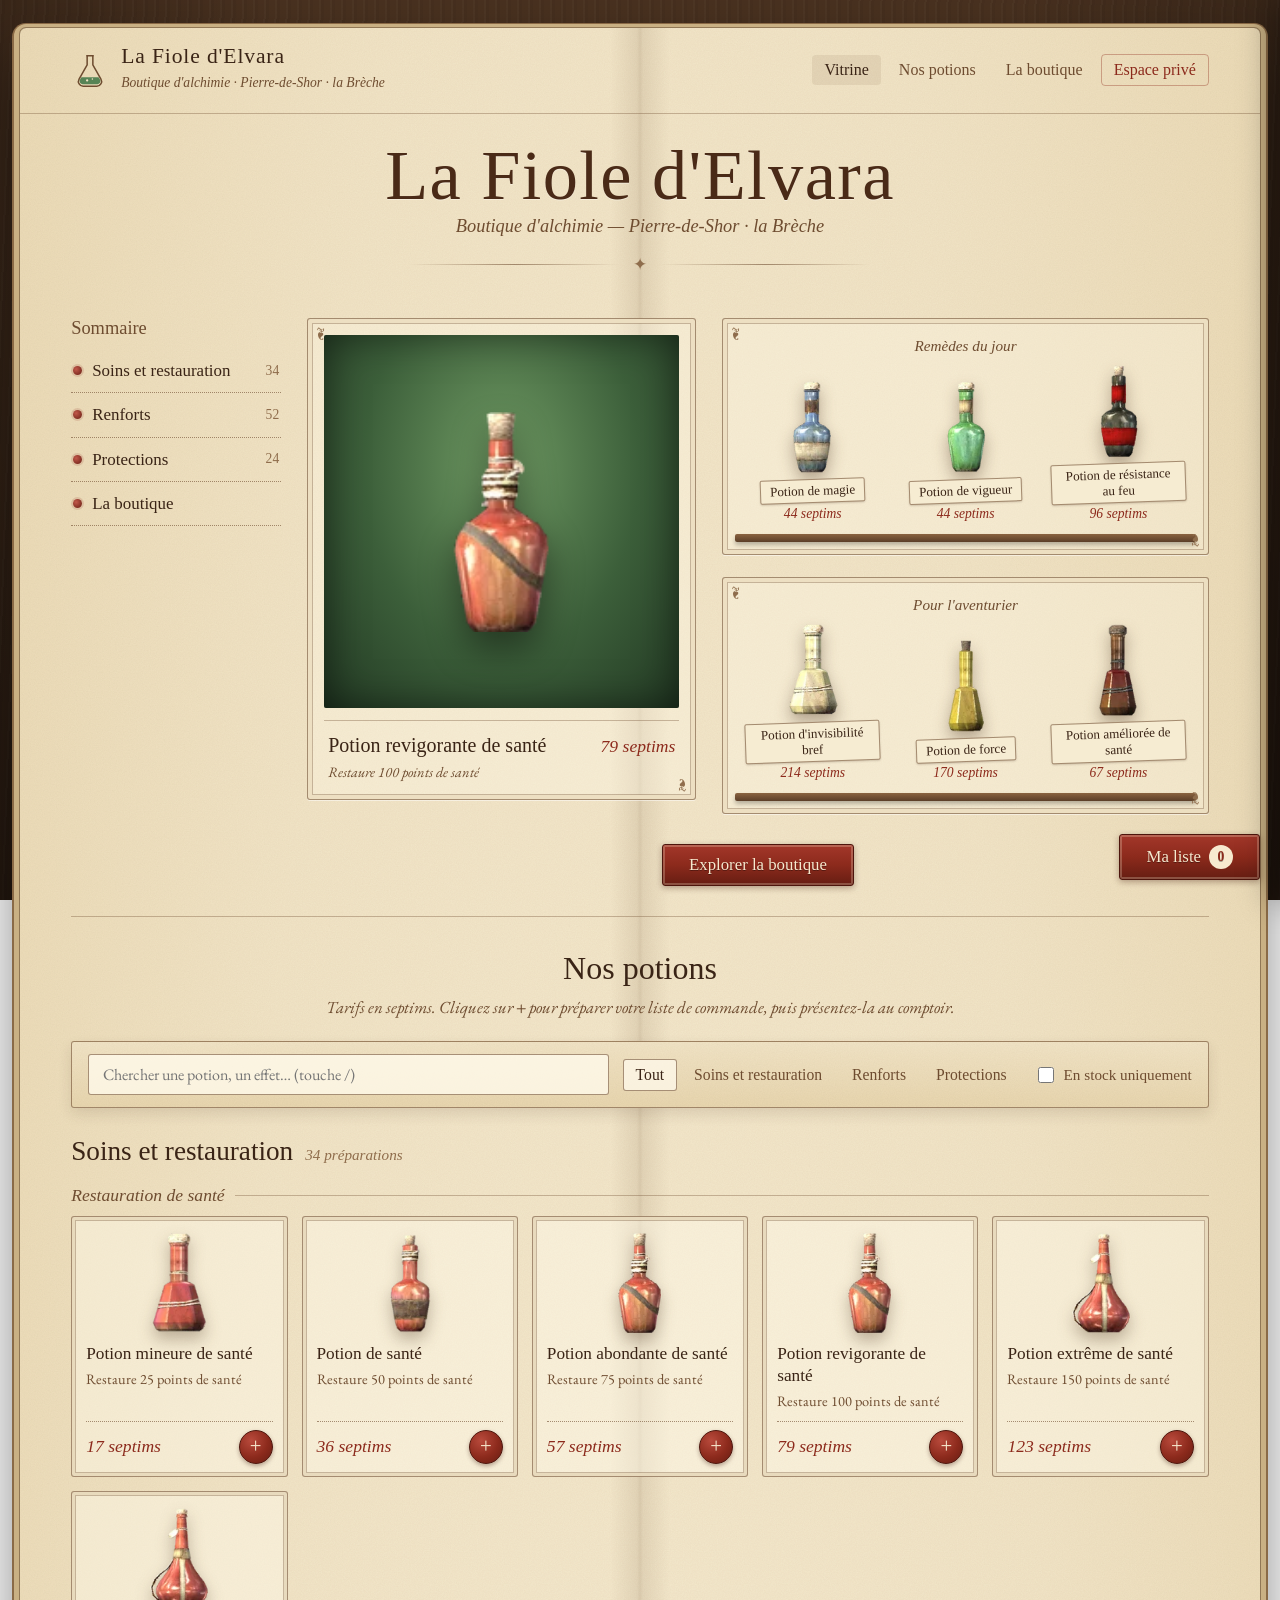
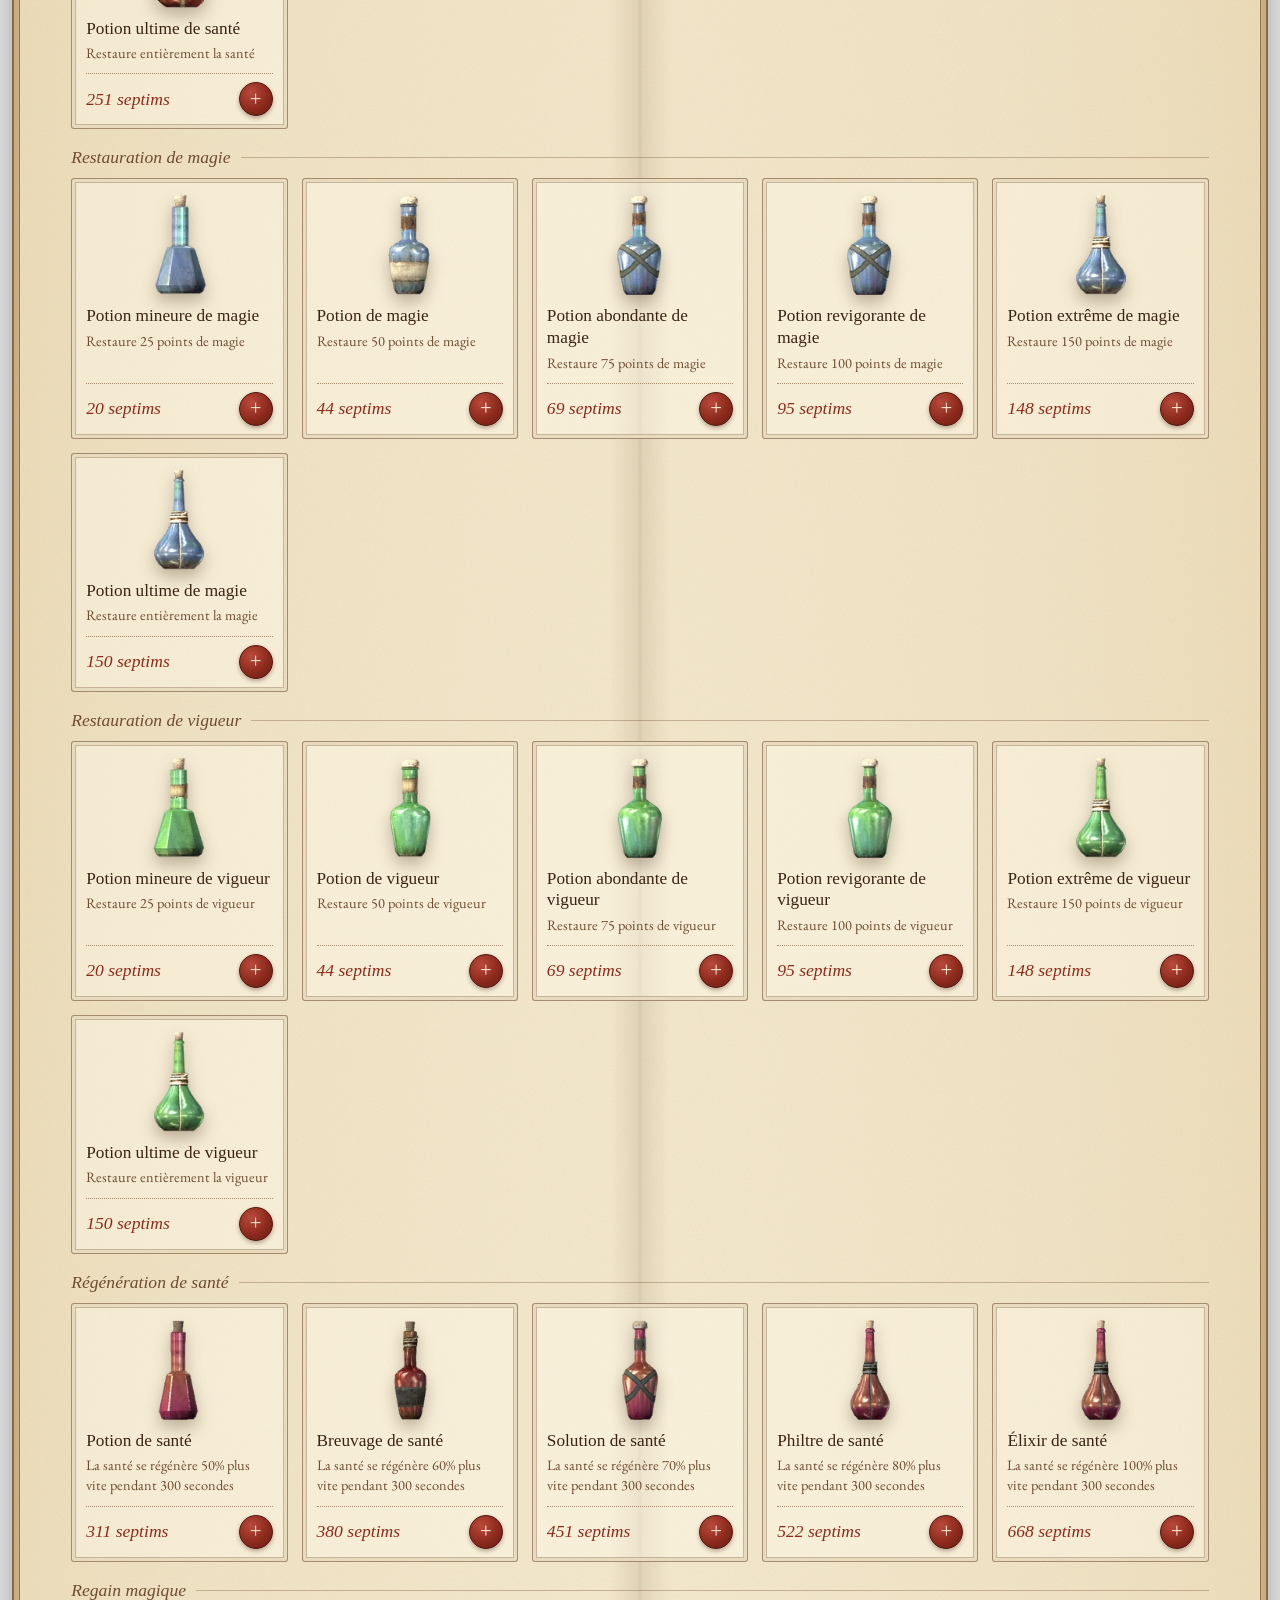
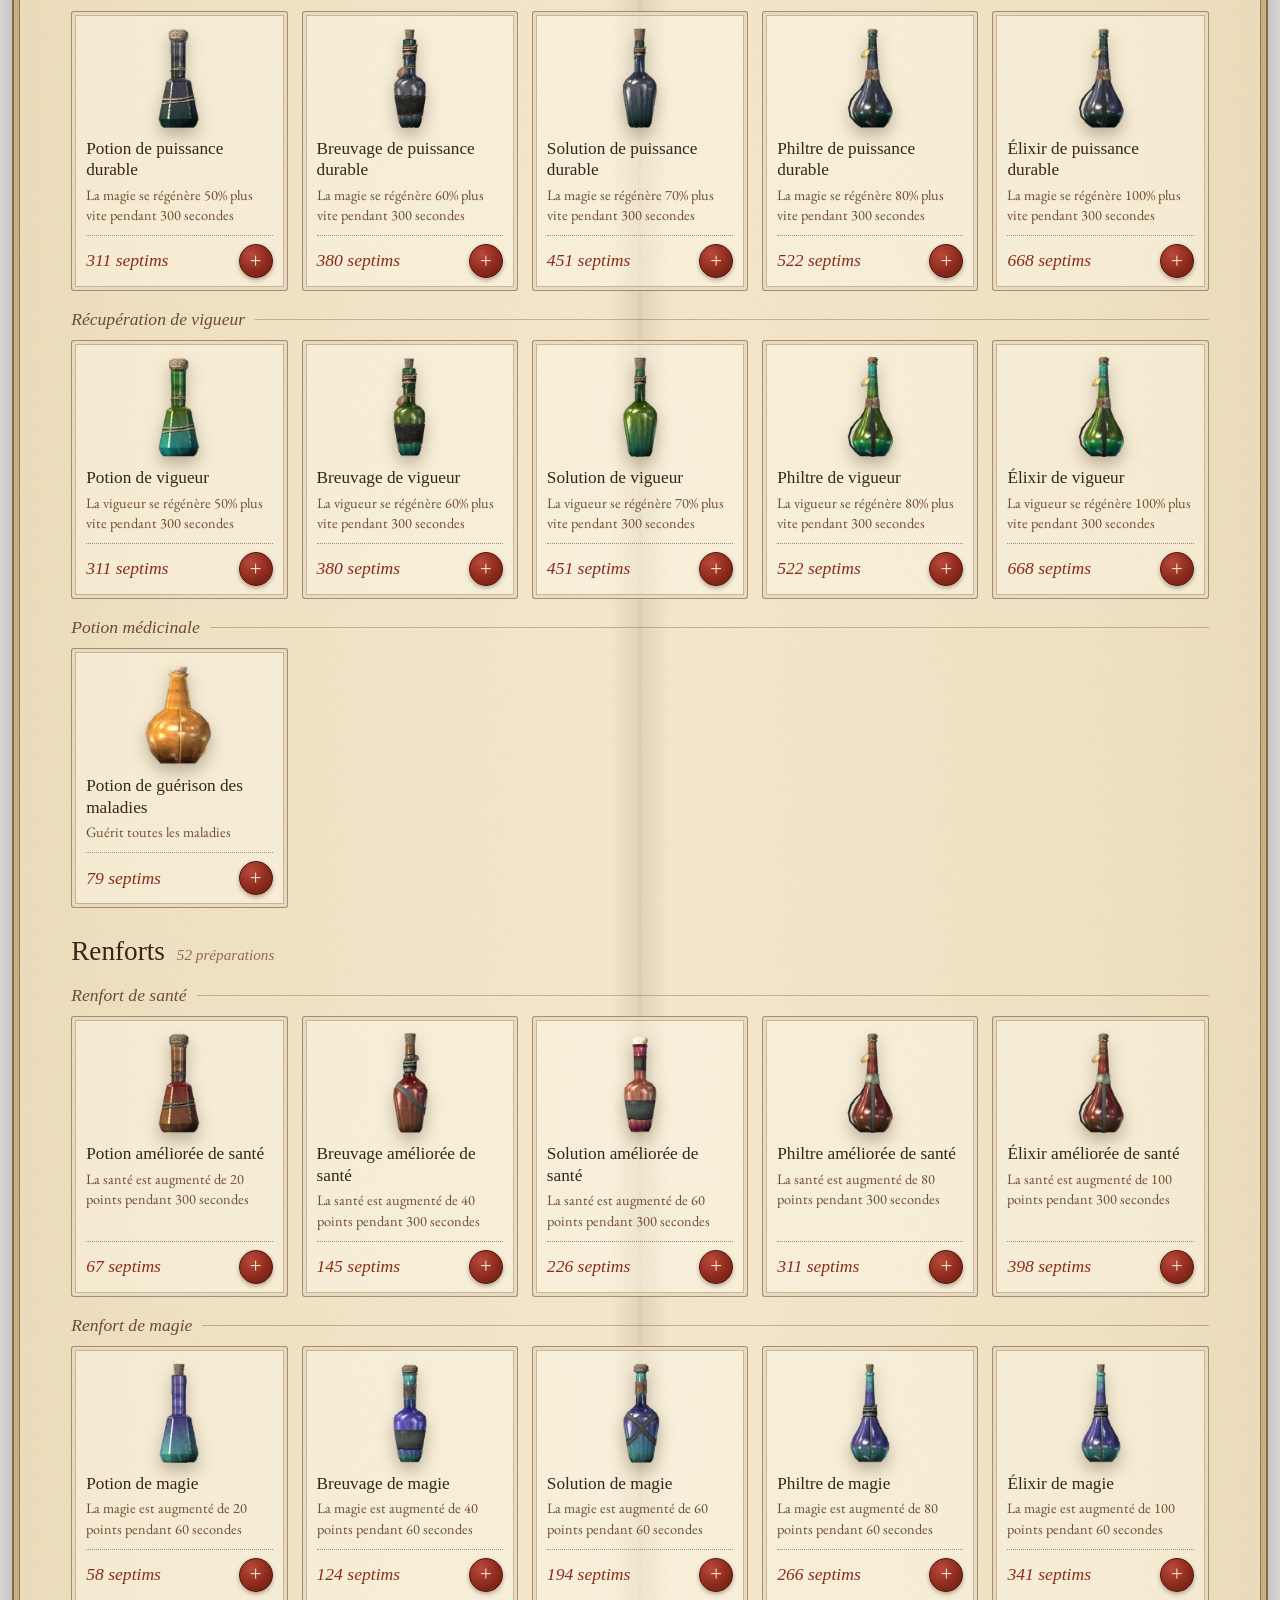
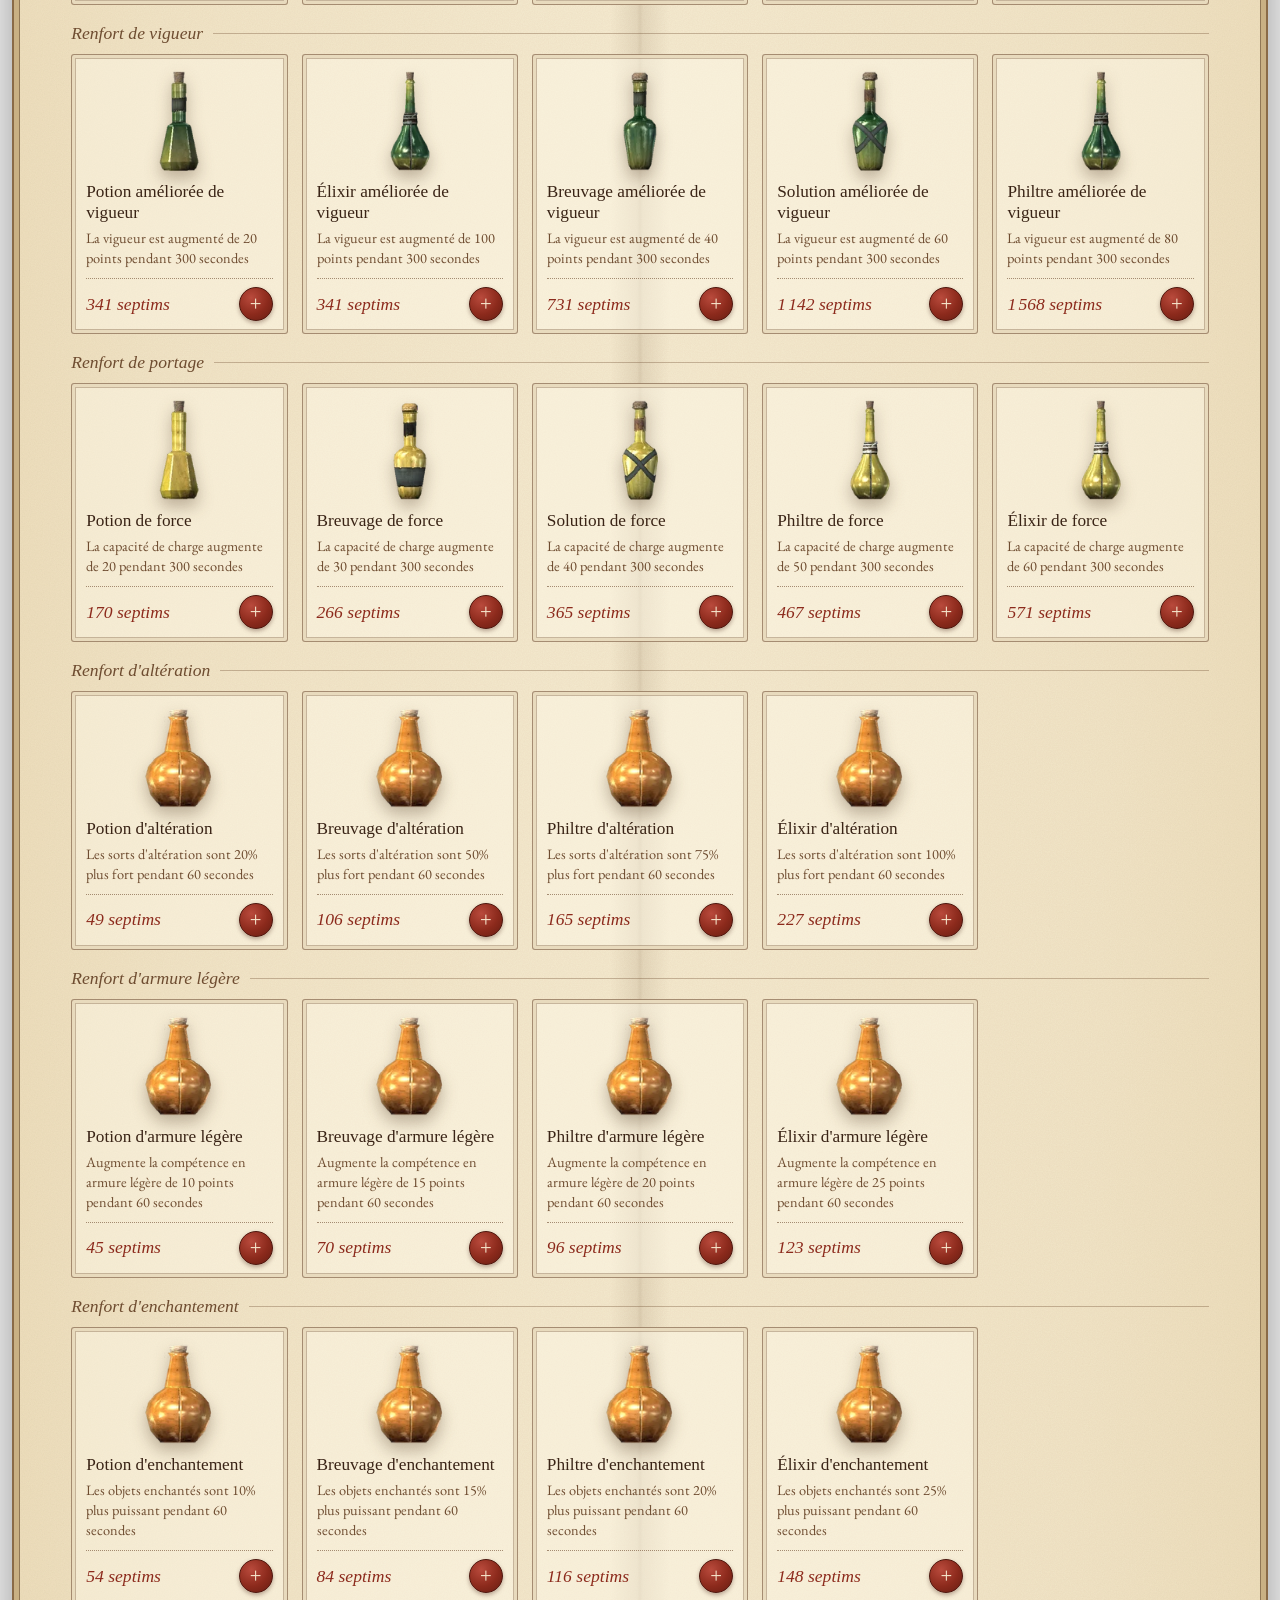
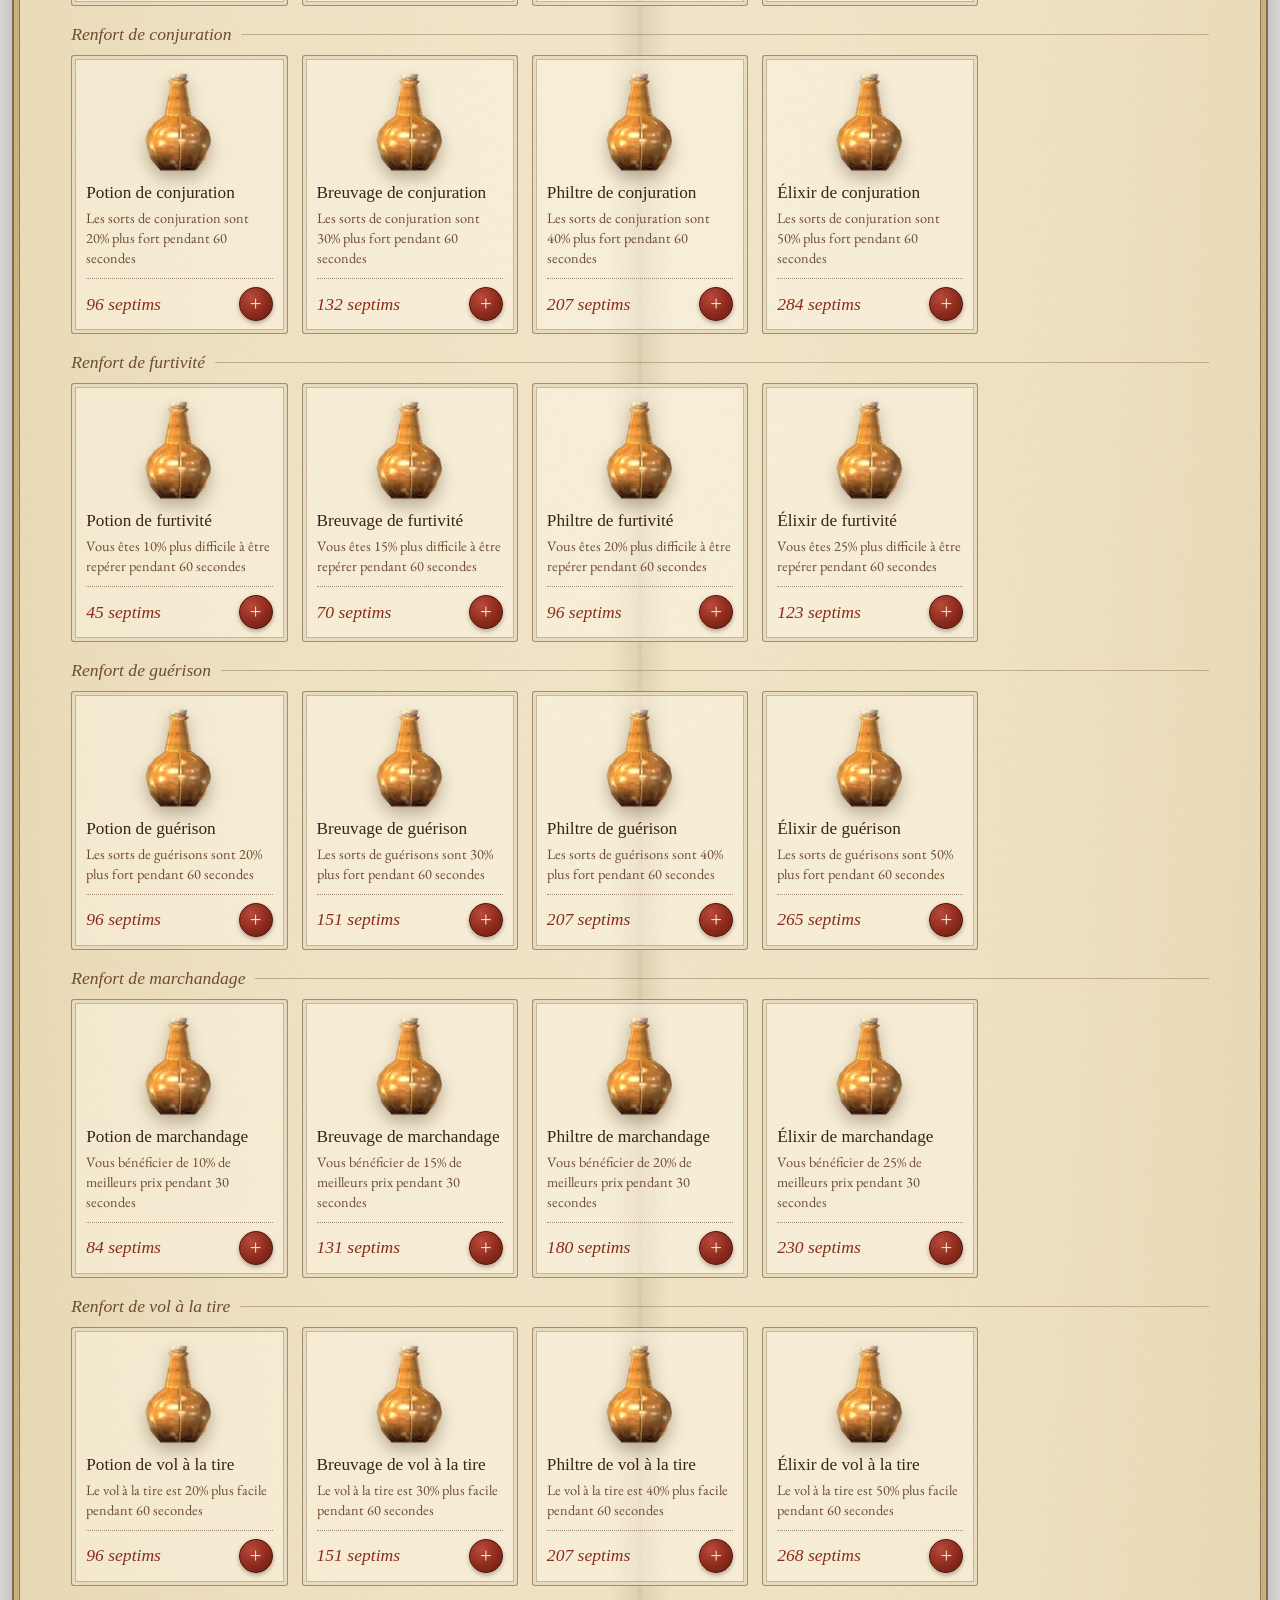
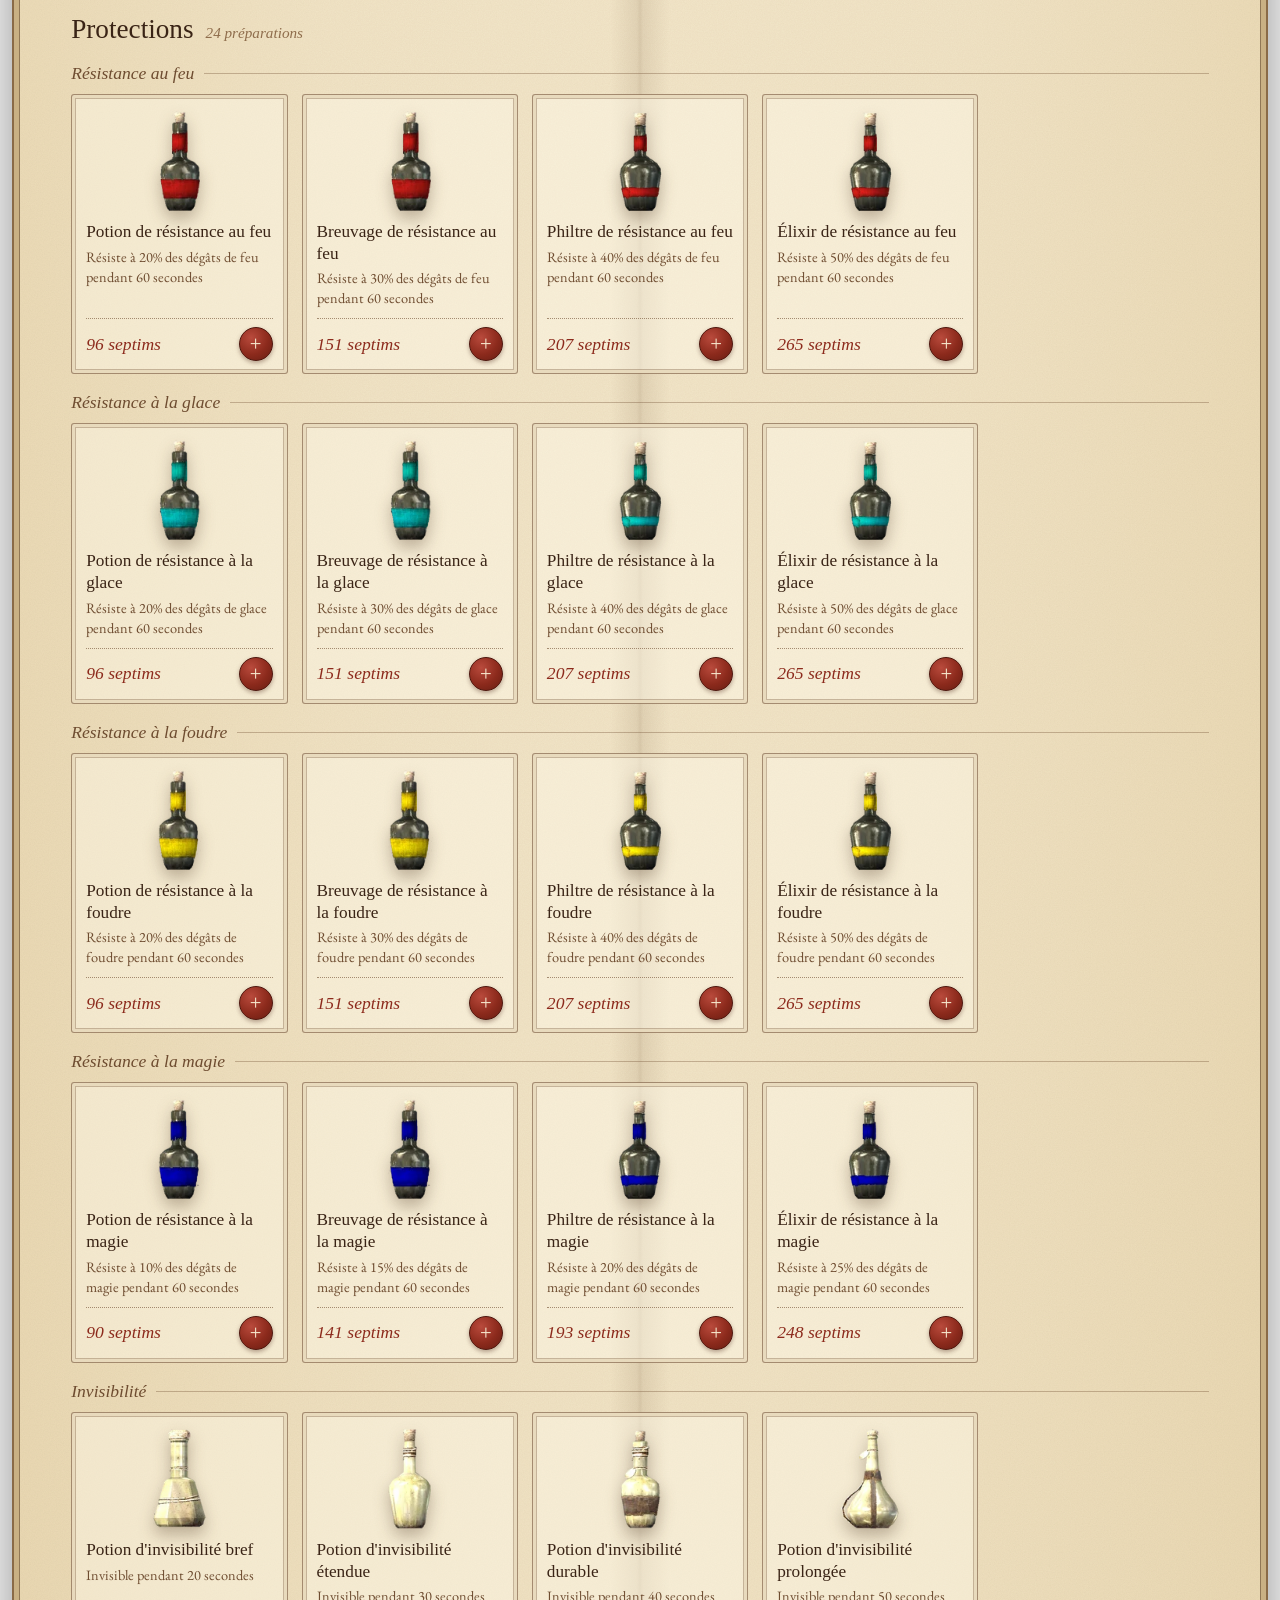
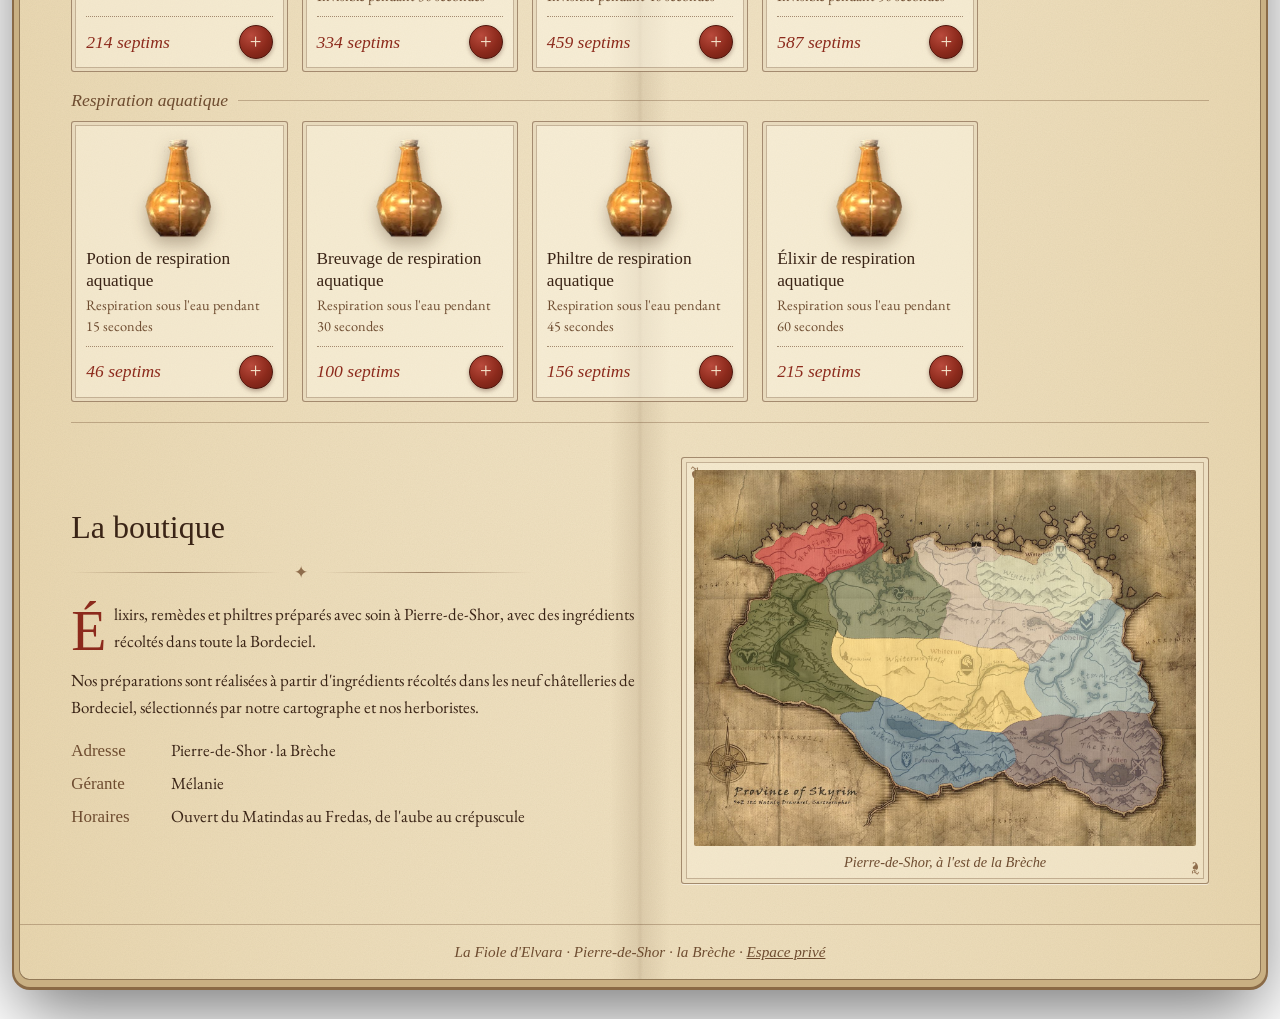
==== index.html @ dbca232d "La Fiole d'Elvara" ====
<!doctype html>
<html lang="fr">
<head>
<meta charset="utf-8">
<meta name="viewport" content="width=device-width, initial-scale=1">
<meta name="theme-color" content="#3f2a1b">
<title>La Fiole d'Elvara — Boutique d'alchimie</title>
<link rel="preconnect" href="https://fonts.googleapis.com">
<link rel="preconnect" href="https://fonts.gstatic.com" crossorigin>
<link rel="stylesheet" href="https://fonts.googleapis.com/css2?family=EB+Garamond:ital,wght@0,400;0,500;1,400&family=IM+Fell+English:ital@0;1&family=IM+Fell+English+SC&display=swap">
<link rel="stylesheet" href="style.css">
</head>
<body>

<div class="livre">
  <!-- ===================== EN-TÊTE ===================== -->
  <header class="entete">
    <a class="marque" href="#haut" id="haut">
      <svg viewBox="0 0 40 40" aria-hidden="true"><path d="M16 5h8M17 5v9.5L8.5 29.5A5 5 0 0 0 13 37h14a5 5 0 0 0 4.5-7.5L23 14.5V5" fill="none" stroke="#6e4c30" stroke-width="1.6" stroke-linejoin="round"/><path d="M11 27.5h18l1.6 2.8A3.3 3.3 0 0 1 27.7 35H12.3a3.3 3.3 0 0 1-2.9-4.7Z" fill="#3d7444" opacity=".85"/><circle cx="17" cy="31" r="1.2" fill="#f1e4c6"/><circle cx="22.5" cy="29.5" r=".8" fill="#f1e4c6"/></svg>
      <span><strong id="m-nom">La Fiole d'Elvara</strong><small id="m-lieu"></small></span>
    </a>
    <nav class="nav" id="nav">
      <a href="#haut" class="actif">Vitrine</a>
      <a href="#boutique">Nos potions</a>
      <a href="#apropos">La boutique</a>
      <a href="prive.html" class="prive">Espace privé</a>
    </nav>
    <button class="burger" id="burger" type="button" aria-label="Menu"><span></span><span></span><span></span></button>
  </header>

  <div class="page">
    <!-- ===================== TITRE ===================== -->
    <div style="padding-top:26px">
      <h1 class="grand-titre" id="titre">Les Élixirs d'Elvara</h1>
      <p class="sous-titre" id="sous-titre"></p>
      <div class="filet-orne">✦</div>
    </div>

    <!-- ===================== DOUBLE PAGE ===================== -->
    <section class="heros">
      <nav class="sommaire" aria-label="Sommaire">
        <h3>Sommaire</h3>
        <ol id="sommaire"></ol>
      </nav>

      <figure class="vedette cadre" id="vedette" style="margin:0"></figure>

      <div class="etageres" id="etageres"></div>

      <div class="heros-cta"><a class="btn" href="#boutique">Explorer la boutique</a></div>
    </section>

    <!-- ===================== BOUTIQUE ===================== -->
    <section class="boutique" id="boutique">
      <h2 class="section-titre">Nos potions</h2>
      <p class="section-intro">Tarifs en septims. Cliquez sur <b>+</b> pour préparer votre liste de commande, puis présentez-la au comptoir.</p>

      <div class="barre">
        <input class="recherche" id="recherche" type="search" placeholder="Chercher une potion, un effet… (touche /)" autocomplete="off">
        <div class="onglets" id="onglets"></div>
        <label class="case"><input type="checkbox" id="f-dispo"> En stock uniquement</label>
      </div>

      <div id="liste"></div>
    </section>

    <!-- ===================== LA BOUTIQUE ===================== -->
    <section class="apropos" id="apropos">
      <div>
        <h2 class="section-titre" style="text-align:left">La boutique</h2>
        <div class="filet-orne" style="margin-left:0">✦</div>
        <p class="lettrine" id="apropos-texte"></p>
        <p>Nos préparations sont réalisées à partir d'ingrédients récoltés dans les neuf châtelleries de Bordeciel, sélectionnés par notre cartographe et nos herboristes.</p>
        <ul class="infos" id="infos"></ul>
      </div>
      <figure class="apropos-carte cadre" style="margin:0">
        <img src="images/carte-bordeciel.jpg" alt="Carte de Bordeciel" loading="lazy">
        <figcaption>Pierre-de-Shor, à l'est de la Brèche</figcaption>
      </figure>
    </section>
  </div>

  <footer class="pied"><span id="pied"></span> · <a href="prive.html">Espace privé</a></footer>
</div>

<!-- ===================== LISTE DE COMMANDE ===================== -->
<button class="btn liste-btn" id="liste-ouvrir" type="button">Ma liste <b id="liste-n">0</b></button>
<div class="voile" id="voile"></div>
<aside class="tiroir" id="tiroir" aria-label="Liste de commande">
  <header><h3>Ma liste</h3><button class="fermer" id="liste-fermer" type="button" aria-label="Fermer">×</button></header>
  <div class="tiroir-corps" id="liste-corps"></div>
  <footer>
    <div class="total"><span>Total</span><span id="liste-total">0 septims</span></div>
    <div class="tiroir-actions">
      <button class="btn-sobre" id="liste-vider" type="button">Vider</button>
      <button class="btn" id="liste-copier" type="button">Copier la liste</button>
    </div>
  </footer>
</aside>
<div class="toast" id="toast"></div>

<script src="config.js"></script>
<script src="data.js"></script>
<script src="vitrine.js"></script>
</body>
</html>
---- style.css ----
/* =====================================================================
   LA FIOLE D'ELVARA — APPARENCE
   Grimoire sur parchemin, encre sépia, sceaux de cire rouge.
   Couleurs en haut du fichier, mobile en bas.
   ===================================================================== */
:root {
  --bois: #3f2a1b;
  --bois-clair: #5b3e28;
  --papier: #f1e4c6;
  --papier-2: #e8d6af;
  --papier-3: #dcc595;
  --encre: #3a2416;
  --sepia: #6e4c30;
  --sepia-clair: #8f6d4c;
  --filet: rgba(110, 76, 48, .35);
  --filet-fort: rgba(110, 76, 48, .6);
  --rouge: #8c2a1c;
  --rouge-fonce: #661d12;
  --vert: #3d7444;
  --or: #a67a3a;
  --ok: #4f7a3a;
  --bas: #b07a1e;
  --rupture: #9a2e22;
  --titre: "IM Fell English SC", "Cormorant Garamond", Georgia, serif;
  --tete: "IM Fell English", "Cormorant Garamond", Georgia, serif;
  --texte: "EB Garamond", Georgia, serif;
  --papier-tex: url("data:image/svg+xml,%3Csvg xmlns='http://www.w3.org/2000/svg' width='240' height='240'%3E%3Cfilter id='n'%3E%3CfeTurbulence type='fractalNoise' baseFrequency='.85' numOctaves='3' stitchTiles='stitch'/%3E%3CfeColorMatrix values='0 0 0 0 .35 0 0 0 0 .24 0 0 0 0 .12 0 0 0 .09 0'/%3E%3C/filter%3E%3Crect width='100%25' height='100%25' filter='url(%23n)'/%3E%3C/svg%3E");
}

* { box-sizing: border-box; }
html { scroll-behavior: smooth; }
body {
  margin: 0; min-height: 100vh;
  font: 400 1.06rem/1.6 var(--texte); color: var(--encre);
  background:
    radial-gradient(ellipse at 50% 0%, rgba(0,0,0,0) 40%, rgba(0,0,0,.45) 100%),
    repeating-linear-gradient(92deg, rgba(255,255,255,.025) 0 2px, rgba(0,0,0,.04) 2px 5px, rgba(255,255,255,0) 5px 11px),
    linear-gradient(180deg, #4a3220, var(--bois));
  background-attachment: fixed;
}
img { max-width: 100%; display: block; }
a { color: var(--rouge); }
button { font: inherit; color: inherit; }
::selection { background: rgba(140, 42, 28, .25); }

/* ---------- Le livre ---------- */
.livre {
  width: min(1240px, calc(100% - 40px)); margin: 28px auto 40px; position: relative;
  background: var(--papier-tex), radial-gradient(ellipse at 50% 40%, #f6ebd1 0%, var(--papier) 55%, var(--papier-2) 100%);
  border-radius: 6px 6px 10px 10px;
  box-shadow: 0 0 0 1px rgba(60,35,18,.4), 0 2px 0 6px #c9b083, 0 3px 0 8px #8a6a46, 0 30px 70px rgba(0,0,0,.55);
}
.livre::before { /* pliure centrale discrète */
  content: ""; position: absolute; top: 0; bottom: 0; left: 50%; width: 60px; transform: translateX(-50%); pointer-events: none;
  background: linear-gradient(90deg, rgba(0,0,0,0), rgba(90,60,30,.10) 45%, rgba(90,60,30,.16) 50%, rgba(90,60,30,.10) 55%, rgba(0,0,0,0));
}
.page { position: relative; padding: 0 clamp(18px, 4vw, 56px); }

/* ---------- En-tête ---------- */
.entete { display: flex; align-items: center; justify-content: space-between; gap: 18px; padding: 18px clamp(18px, 4vw, 56px); border-bottom: 1px solid var(--filet); position: relative; z-index: 2; }
.marque { display: flex; align-items: center; gap: 12px; text-decoration: none; color: var(--encre); }
.marque svg { width: 38px; height: 38px; flex: none; }
.marque strong { font: 400 1.35rem/1 var(--titre); letter-spacing: .04em; display: block; }
.marque small { font: italic .85rem var(--tete); color: var(--sepia); }
.nav { display: flex; gap: 6px; align-items: center; }
.nav a { font: 1rem var(--tete); color: var(--sepia); text-decoration: none; padding: 6px 12px; border-radius: 4px; }
.nav a:hover, .nav a.actif { color: var(--encre); background: rgba(110,76,48,.1); }
.nav a.prive { color: var(--rouge); border: 1px solid rgba(140,42,28,.35); }
.burger { display: none; background: none; border: 1px solid var(--filet-fort); border-radius: 4px; width: 40px; height: 36px; cursor: pointer; }
.burger span { display: block; width: 20px; height: 2px; margin: 5px auto; background: var(--sepia); }

/* ---------- Titres ---------- */
h1, h2, h3, h4 { font-family: var(--tete); font-weight: 400; color: var(--encre); margin: 0; }
.grand-titre { font: 400 clamp(2.4rem, 6vw, 4.4rem)/1 var(--titre); letter-spacing: .02em; text-align: center; color: #4a2a17; text-shadow: 0 1px 0 rgba(255,255,255,.4); }
.sous-titre { text-align: center; font: italic 1.15rem var(--tete); color: var(--sepia); margin: 6px 0 0; }
.filet-orne { display: flex; align-items: center; gap: 14px; justify-content: center; color: var(--sepia-clair); margin: 14px auto; max-width: 460px; }
.filet-orne::before, .filet-orne::after { content: ""; flex: 1; height: 1px; background: linear-gradient(90deg, transparent, var(--filet-fort), transparent); }
.section-titre { font: 400 2rem/1.1 var(--titre); text-align: center; }
.section-intro { text-align: center; color: var(--sepia); font-style: italic; max-width: 640px; margin: 8px auto 0; }

/* ---------- Cadres ornés ---------- */
.cadre {
  position: relative; background: rgba(255, 249, 232, .35);
  border: 1px solid var(--filet-fort); border-radius: 3px;
  box-shadow: inset 0 0 0 4px rgba(241,228,198,.9), inset 0 0 0 5px var(--filet), 0 1px 0 rgba(255,255,255,.5);
}
.cadre::before, .cadre::after { content: "❦"; position: absolute; font-size: .85rem; color: var(--sepia-clair); line-height: 1; }
.cadre::before { top: 7px; left: 9px; }
.cadre::after { bottom: 7px; right: 9px; transform: rotate(180deg); }

/* ---------- Boutons ---------- */
.btn {
  display: inline-flex; align-items: center; justify-content: center; gap: 8px; cursor: pointer; text-decoration: none;
  font: 1.05rem var(--tete); color: #f7e9cf; padding: 10px 26px; border-radius: 3px;
  background: linear-gradient(180deg, #a3372a, var(--rouge) 50%, var(--rouge-fonce));
  border: 1px solid #4d150c; box-shadow: inset 0 0 0 2px rgba(247,233,207,.25), 0 2px 6px rgba(60,20,10,.35);
  text-shadow: 0 1px 0 rgba(0,0,0,.35);
}
.btn:hover { filter: brightness(1.08); }
.btn:disabled { opacity: .55; cursor: not-allowed; }
.btn-sobre {
  display: inline-flex; align-items: center; justify-content: center; gap: 6px; cursor: pointer; text-decoration: none;
  font: 1rem var(--tete); color: var(--sepia); padding: 8px 18px; border-radius: 3px;
  background: rgba(255,249,232,.4); border: 1px solid var(--filet-fort);
}
.btn-sobre:hover { color: var(--encre); background: rgba(255,249,232,.75); }
.btn-petit { padding: 4px 10px; font-size: .9rem; }

/* ---------- Héros (double page) ---------- */
.heros { display: grid; grid-template-columns: 210px minmax(0, 1fr) minmax(0, 1.25fr); gap: 26px; padding: 26px 0 30px; align-items: start; }
.sommaire { font-family: var(--tete); }
.sommaire h3 { font: 1.15rem var(--titre); margin-bottom: 10px; color: var(--sepia); }
.sommaire ol { list-style: none; margin: 0; padding: 0; }
.sommaire li { border-bottom: 1px dotted var(--filet-fort); }
.sommaire a { display: flex; align-items: center; gap: 10px; padding: 8px 2px; color: var(--encre); text-decoration: none; }
.sommaire a::before { content: ""; width: 9px; height: 9px; border-radius: 50%; background: radial-gradient(circle at 35% 35%, #c2584a, var(--rouge-fonce)); box-shadow: 0 0 0 2px rgba(140,42,28,.15); flex: none; }
.sommaire a:hover { color: var(--rouge); }
.sommaire small { margin-left: auto; color: var(--sepia-clair); font-size: .85rem; }
.vedette { padding: 16px; }
.vedette .vignette { aspect-ratio: 4/4.2; display: grid; place-items: center; border-radius: 2px; overflow: hidden;
  background: radial-gradient(ellipse at 50% 35%, #6f9a63 0%, #3c5f3a 55%, #233a24 100%); box-shadow: inset 0 0 40px rgba(0,0,0,.5); }
.vedette .vignette img { width: 62%; filter: drop-shadow(0 18px 18px rgba(0,0,0,.45)); }
.vedette .vignette::after { content: ""; position: absolute; inset: 16px; pointer-events: none; }
.vedette-pied { display: flex; justify-content: space-between; align-items: baseline; gap: 10px; padding: 12px 4px 0; border-top: 1px solid var(--filet); margin-top: 12px; }
.vedette-pied strong { font: 1.25rem var(--tete); }
.vedette-pied span { font: italic 1.1rem var(--tete); color: var(--rouge); white-space: nowrap; }
.vedette-pied em { display: block; font-size: .9rem; color: var(--sepia); }
.etageres { display: grid; gap: 22px; }
.etagere { padding: 18px 18px 12px; }
.etagere-titre { font: italic .95rem var(--tete); color: var(--sepia); text-align: center; margin-bottom: 6px; }
.etagere-rang { display: grid; grid-template-columns: repeat(3, 1fr); gap: 10px; align-items: end; }
.fiole-mini { text-align: center; cursor: pointer; background: none; border: 0; padding: 4px; }
.fiole-mini img { height: 92px; width: auto; margin: 0 auto; filter: drop-shadow(0 8px 8px rgba(60,35,18,.35)); transition: transform .25s; }
.fiole-mini:hover img { transform: translateY(-4px) rotate(-3deg); }
.fiole-mini .etiquette { display: inline-block; margin-top: 6px; padding: 3px 9px; font: .82rem/1.2 var(--tete); background: #f6ecd2; border: 1px solid var(--filet-fort); border-radius: 2px; transform: rotate(-2deg); box-shadow: 0 1px 2px rgba(60,35,18,.2); }
.fiole-mini .prix { display: block; font: italic .85rem var(--tete); color: var(--rouge); margin-top: 3px; }
.etagere-sol { height: 8px; margin: 8px -6px 0; border-radius: 2px; background: linear-gradient(180deg, #8a6340, #5b3e28); box-shadow: 0 3px 4px rgba(0,0,0,.25); }
.heros-cta { grid-column: 2 / -1; text-align: center; margin-top: 4px; }

/* ---------- Boutique ---------- */
.boutique { padding: 34px 0 20px; border-top: 1px solid var(--filet); }
.barre {
  position: sticky; top: 0; z-index: 20; margin: 20px 0 10px; padding: 12px 16px;
  display: flex; flex-wrap: wrap; gap: 10px 14px; align-items: center;
  background: var(--papier-tex), linear-gradient(var(--papier), var(--papier-2)); border: 1px solid var(--filet-fort); border-radius: 3px;
  box-shadow: 0 6px 14px rgba(60,35,18,.12);
}
.recherche { flex: 1 1 220px; min-width: 0; padding: 9px 14px; font: 1rem var(--texte); color: var(--encre); background: rgba(255,250,236,.8); border: 1px solid var(--filet-fort); border-radius: 3px; }
.recherche:focus, .champ:focus { outline: 2px solid rgba(140,42,28,.35); outline-offset: 1px; }
.onglets { display: flex; flex-wrap: wrap; gap: 4px; }
.onglet { cursor: pointer; padding: 6px 12px; font: .98rem var(--tete); color: var(--sepia); background: none; border: 1px solid transparent; border-radius: 3px; white-space: nowrap; }
.onglet:hover { color: var(--encre); }
.onglet[hidden] { display: none; }
.onglet[aria-pressed="true"] { color: var(--encre); border-color: var(--filet-fort); background: rgba(255,250,236,.75); }
.case { display: inline-flex; align-items: center; gap: 7px; font: .95rem var(--tete); color: var(--sepia); cursor: pointer; white-space: nowrap; }
.case input { accent-color: var(--rouge); width: 16px; height: 16px; }
.categorie { margin-top: 28px; scroll-margin-top: 90px; }
.categorie > h3 { font: 1.7rem var(--titre); display: flex; align-items: baseline; gap: 12px; }
.categorie > h3 small { font: italic .95rem var(--tete); color: var(--sepia-clair); }
.famille { margin-top: 18px; }
.famille h4 { font: italic 1.1rem var(--tete); color: var(--sepia); display: flex; align-items: center; gap: 10px; margin-bottom: 10px; }
.famille h4::after { content: ""; flex: 1; height: 1px; background: var(--filet); }
.cartes { display: grid; grid-template-columns: repeat(auto-fill, minmax(190px, 1fr)); gap: 14px; }
.carte {
  display: flex; flex-direction: column; padding: 14px 14px 12px; min-height: 100%;
  background: rgba(255, 250, 236, .45); border: 1px solid var(--filet-fort); border-radius: 3px;
  box-shadow: inset 0 0 0 3px rgba(241,228,198,.8), inset 0 0 0 4px var(--filet); transition: transform .2s, box-shadow .2s;
}
.carte:hover { transform: translateY(-2px); box-shadow: inset 0 0 0 3px rgba(241,228,198,.8), inset 0 0 0 4px var(--filet), 0 8px 18px rgba(60,35,18,.15); }
.carte-img { height: 104px; display: grid; place-items: center; margin-bottom: 8px; }
.carte-img img { max-height: 100px; width: auto; filter: drop-shadow(0 8px 8px rgba(60,35,18,.3)); }
.carte-nom { font: 1.08rem/1.25 var(--tete); }
.carte-effet { font-size: .9rem; line-height: 1.4; color: var(--sepia); margin: 4px 0 10px; }
.carte-pied { margin-top: auto; display: flex; align-items: center; justify-content: space-between; gap: 8px; padding-top: 8px; border-top: 1px dotted var(--filet-fort); }
.prix { font: italic 1.1rem var(--tete); color: var(--rouge); white-space: nowrap; }
.dispo { font-size: .78rem; letter-spacing: .04em; color: var(--ok); }
.dispo.non { color: var(--sepia-clair); font-style: italic; }
.ajouter { cursor: pointer; width: 34px; height: 34px; flex: none; border-radius: 50%; font: 1.3rem/1 var(--tete); color: #f7e9cf;
  background: radial-gradient(circle at 35% 30%, #b94a3c, var(--rouge) 55%, var(--rouge-fonce)); border: 1px solid #4d150c; box-shadow: 0 2px 4px rgba(60,20,10,.35); }
.ajouter:hover { filter: brightness(1.1); }
.vide { text-align: center; font-style: italic; color: var(--sepia); padding: 40px 0; }

/* ---------- À propos ---------- */
.apropos { display: grid; grid-template-columns: minmax(0, 1.1fr) minmax(0, 1fr); gap: 30px; padding: 34px 0 40px; border-top: 1px solid var(--filet); align-items: center; }
.apropos p { margin: 0 0 12px; }
.apropos .lettrine::first-letter { float: left; font: 3.6rem/.85 var(--titre); color: var(--rouge); padding: 6px 8px 0 0; }
.apropos-carte { padding: 12px; }
.apropos-carte img { border-radius: 2px; filter: sepia(.25); }
.apropos-carte figcaption { font: italic .9rem var(--tete); color: var(--sepia); text-align: center; margin-top: 8px; }
.infos { list-style: none; padding: 0; margin: 16px 0 0; display: grid; gap: 6px; }
.infos li { display: flex; gap: 10px; }
.infos b { font-family: var(--tete); font-weight: 400; color: var(--sepia); min-width: 90px; }

.pied { text-align: center; padding: 18px; border-top: 1px solid var(--filet); font: italic .95rem var(--tete); color: var(--sepia); }
.pied a { color: var(--sepia); }

/* ---------- Liste de commande (tiroir) ---------- */
.liste-btn { position: fixed; right: 20px; bottom: 20px; z-index: 40; }
.liste-btn b { display: inline-grid; place-items: center; min-width: 24px; height: 24px; padding: 0 6px; border-radius: 12px; background: #f7e9cf; color: var(--rouge); font-size: .85rem; }
.voile { position: fixed; inset: 0; background: rgba(30,18,10,.45); opacity: 0; pointer-events: none; transition: opacity .25s; z-index: 50; }
.voile.ouvert { opacity: 1; pointer-events: auto; }
.tiroir {
  position: fixed; top: 0; right: 0; bottom: 0; width: min(420px, 100%); z-index: 60; transform: translateX(100%); transition: transform .3s;
  display: flex; flex-direction: column; background: var(--papier-tex), linear-gradient(var(--papier), var(--papier-2)); box-shadow: -10px 0 30px rgba(0,0,0,.35);
}
.tiroir.ouvert { transform: none; }
.tiroir header, .tiroir footer { padding: 16px 20px; border-bottom: 1px solid var(--filet); }
.tiroir footer { border-top: 1px solid var(--filet); border-bottom: 0; margin-top: auto; }
.tiroir header { display: flex; justify-content: space-between; align-items: center; }
.tiroir h3 { font: 1.4rem var(--titre); }
.fermer { cursor: pointer; background: none; border: 0; font-size: 1.8rem; line-height: 1; color: var(--sepia); }
.tiroir-corps { padding: 10px 20px; overflow: auto; }
.ligne { display: grid; grid-template-columns: 40px 1fr auto; gap: 10px; align-items: center; padding: 8px 0; border-bottom: 1px dotted var(--filet-fort); }
.ligne img { width: 36px; height: 36px; object-fit: contain; }
.ligne small { display: block; color: var(--sepia); }
.qte { display: inline-flex; align-items: center; gap: 4px; }
.qte button { cursor: pointer; width: 26px; height: 26px; border-radius: 50%; border: 1px solid var(--filet-fort); background: rgba(255,250,236,.7); }
.total { display: flex; justify-content: space-between; font: 1.15rem var(--tete); margin-bottom: 12px; }
.tiroir-actions { display: flex; gap: 10px; justify-content: flex-end; }

/* =====================================================================
   ESPACE PRIVÉ
   ===================================================================== */
.connexion { max-width: 440px; margin: 40px auto 60px; padding: 34px 30px 28px; text-align: center; }
.connexion h2 { font: 1.9rem var(--titre); }
.connexion p { color: var(--sepia); font-style: italic; margin: 6px 0 20px; }
.connexion form { display: grid; gap: 12px; text-align: left; }
.connexion label { font: .95rem var(--tete); color: var(--sepia); display: grid; gap: 4px; }
.champ { width: 100%; padding: 9px 12px; font: 1rem var(--texte); color: var(--encre); background: rgba(255,250,236,.8); border: 1px solid var(--filet-fort); border-radius: 3px; }
textarea.champ { resize: vertical; min-height: 70px; }
.erreur { color: var(--rupture); font-style: italic; min-height: 1.4em; margin: 0; }
.demo { margin-top: 16px; padding-top: 14px; border-top: 1px dotted var(--filet-fort); display: grid; gap: 8px; }
.demo small { color: var(--sepia); font-style: italic; }
.demo div { display: flex; gap: 8px; justify-content: center; flex-wrap: wrap; }

.bandeau { display: flex; flex-wrap: wrap; align-items: center; gap: 10px 16px; padding: 12px 0; border-bottom: 1px solid var(--filet); }
.badge { font: .85rem var(--tete); padding: 2px 10px; border-radius: 12px; border: 1px solid currentColor; }
.badge.gerante { color: var(--rouge); }
.badge.employe { color: var(--vert); }
.etat-sync { font: italic .9rem var(--tete); color: var(--sepia); }
.etat-sync.direct { color: var(--ok); }
.etat-sync.demo { color: var(--bas); }
.bandeau .espace { flex: 1; }
.onglets-prive { display: flex; flex-wrap: wrap; gap: 4px; padding: 14px 0 0; border-bottom: 1px solid var(--filet-fort); }
.onglets-prive button { cursor: pointer; padding: 9px 16px; font: 1.05rem var(--tete); color: var(--sepia); background: none; border: 1px solid transparent; border-bottom: 0; border-radius: 4px 4px 0 0; margin-bottom: -1px; }
.onglets-prive button[aria-selected="true"] { color: var(--encre); background: rgba(255,250,236,.6); border-color: var(--filet-fort); }
.onglets-prive .pastille { display: inline-grid; place-items: center; min-width: 20px; height: 20px; margin-left: 6px; padding: 0 5px; border-radius: 10px; background: var(--rouge); color: #f7e9cf; font-size: .75rem; }
.panneau { padding: 20px 0 40px; }
.panneau[hidden] { display: none; }
.panneau-tete { display: flex; flex-wrap: wrap; gap: 10px 14px; align-items: center; margin-bottom: 14px; }
.panneau-tete h2 { font: 1.6rem var(--titre); margin-right: auto; }

.resume { display: grid; grid-template-columns: repeat(auto-fit, minmax(170px, 1fr)); gap: 12px; margin-bottom: 22px; }
.resume .bloc { padding: 14px 16px; }
.resume strong { display: block; font: 2rem/1.1 var(--titre); }
.resume span { font: italic .92rem var(--tete); color: var(--sepia); }
.resume .bas strong { color: var(--bas); }
.resume .rupture strong { color: var(--rupture); }
.alertes { display: grid; gap: 8px; }
.alerte { display: flex; gap: 12px; align-items: flex-start; padding: 10px 14px; background: rgba(255,250,236,.55); border: 1px solid var(--filet-fort); border-left: 4px solid var(--bas); border-radius: 3px; }
.alerte.accord { border-left-color: var(--rouge); }
.alerte.rupture { border-left-color: var(--rupture); }
.alerte .ico { font-size: 1.2rem; line-height: 1.3; }
.alerte b { font-family: var(--tete); font-weight: 400; }
.alerte small { display: block; color: var(--sepia); }
.colonnes { display: grid; grid-template-columns: repeat(auto-fit, minmax(300px, 1fr)); gap: 24px; }
.colonnes h3 { font: 1.25rem var(--titre); margin-bottom: 10px; }

.table-wrap { overflow-x: auto; border: 1px solid var(--filet-fort); border-radius: 3px; background: rgba(255,250,236,.4); }
table.registre { width: 100%; border-collapse: collapse; font-size: .97rem; }
.registre th { text-align: left; font: .9rem var(--tete); color: var(--sepia); font-weight: 400; padding: 9px 10px; border-bottom: 1px solid var(--filet-fort); background: rgba(220,197,149,.35); position: sticky; top: 0; white-space: nowrap; }
.registre td { padding: 7px 10px; border-bottom: 1px dotted var(--filet); vertical-align: middle; }
.registre tr:hover td { background: rgba(255,250,236,.55); }
.registre .ic { width: 46px; }
.registre .ic img { width: 38px; height: 38px; object-fit: contain; }
.registre .nom { font-family: var(--tete); font-size: 1.04rem; }
.registre .nom small { display: block; font-family: var(--texte); font-size: .82rem; color: var(--sepia); }
.registre .num { text-align: right; white-space: nowrap; }
.effets { display: flex; flex-wrap: wrap; gap: 3px 6px; font-size: .82rem; color: var(--sepia); max-width: 360px; }
.effets span:not(:last-child)::after { content: " ·"; }
.stock-edit { display: inline-flex; align-items: center; gap: 4px; }
.stock-edit button { cursor: pointer; width: 26px; height: 26px; border-radius: 50%; border: 1px solid var(--filet-fort); background: rgba(255,250,236,.8); line-height: 1; }
.stock-edit input, .prix-edit { width: 70px; padding: 4px 6px; text-align: right; font: .98rem var(--texte); color: var(--encre); background: rgba(255,250,236,.85); border: 1px solid var(--filet-fort); border-radius: 3px; }
.etat { font-size: .78rem; padding: 1px 8px; border-radius: 10px; border: 1px solid currentColor; white-space: nowrap; }
.etat.ok { color: var(--ok); }
.etat.bas { color: var(--bas); }
.etat.rupture { color: var(--rupture); }
.cloche { cursor: pointer; background: none; border: 0; font-size: 1.05rem; padding: 2px 4px; opacity: .35; filter: grayscale(1); }
.cloche.on { opacity: 1; filter: none; }
.cloche-texte { display: block; font-size: .8rem; color: var(--rouge); font-style: italic; max-width: 240px; }
.mute { color: var(--sepia-clair); }

/* Carte */
.carte-zone { display: grid; grid-template-columns: minmax(0, 1fr) 300px; gap: 16px; }
#carte { height: min(72vh, 680px); border: 1px solid var(--filet-fort); border-radius: 3px; background: #c9b083; box-shadow: inset 0 0 0 4px rgba(241,228,198,.9); }
.carte-cote { display: grid; gap: 12px; align-content: start; }
.carte-cote .bloc { padding: 14px; }
.carte-cote h3 { font: 1.15rem var(--titre); margin-bottom: 8px; }
.legende { list-style: none; padding: 0; margin: 0; display: grid; gap: 6px; font-size: .92rem; }
.legende i { display: inline-block; width: 14px; height: 14px; border-radius: 50%; vertical-align: -2px; margin-right: 6px; }
.liste-points { list-style: none; padding: 0; margin: 0; max-height: 320px; overflow: auto; }
.liste-points li { padding: 6px 4px; border-bottom: 1px dotted var(--filet); cursor: pointer; font-size: .95rem; }
.liste-points li:hover { color: var(--rouge); }
.mode-ajout #carte { cursor: crosshair; }
.sceau { width: 30px; height: 30px; border-radius: 50% 50% 50% 4px; transform: rotate(-45deg); display: grid; place-items: center;
  background: radial-gradient(circle at 35% 35%, #6f9a63, #2f5530); border: 2px solid #f1e4c6; box-shadow: 0 3px 6px rgba(0,0,0,.45); }
.sceau span { transform: rotate(45deg); color: #f7e9cf; font-size: 13px; line-height: 1; }
.sceau.accord { background: radial-gradient(circle at 35% 35%, #c2584a, var(--rouge-fonce)); }
.sceau.boutique { background: radial-gradient(circle at 35% 35%, #d6a85a, #8a5f22); }
.sceau.estompe { opacity: .25; }
.leaflet-popup-content-wrapper, .leaflet-popup-tip { background: var(--papier) !important; color: var(--encre) !important; font-family: var(--texte); border-radius: 4px !important; }
.leaflet-popup-content { margin: 12px 14px !important; min-width: 220px; }
.leaflet-container a.leaflet-popup-close-button { color: var(--sepia) !important; }
.pop h4 { font: 1.15rem var(--tete); margin-bottom: 2px; }
.pop .lieu { font: italic .88rem var(--tete); color: var(--sepia); }
.pop ul { list-style: none; padding: 0; margin: 8px 0; display: grid; gap: 3px; }
.pop li { display: flex; align-items: center; gap: 6px; font-size: .92rem; }
.pop li img { width: 22px; height: 22px; object-fit: contain; }
.pop .accord-txt { background: rgba(140,42,28,.08); border-left: 3px solid var(--rouge); padding: 5px 8px; font-size: .88rem; margin: 6px 0; }
.pop .actions { display: flex; gap: 6px; margin-top: 8px; }

/* Fenêtre (formulaires) */
.fenetre { position: fixed; inset: 0; z-index: 2000; display: grid; place-items: center; padding: 16px; background: rgba(30,18,10,.5); }
.fenetre[hidden] { display: none; }
.fenetre-corps { width: min(560px, 100%); max-height: calc(100vh - 32px); overflow: auto; padding: 22px 22px 18px;
  background: var(--papier-tex), linear-gradient(var(--papier), var(--papier-2)); border: 1px solid var(--filet-fort); border-radius: 4px; box-shadow: 0 20px 50px rgba(0,0,0,.45); }
.fenetre-corps h3 { font: 1.5rem var(--titre); margin-bottom: 12px; }
.form { display: grid; gap: 12px; }
.form label { display: grid; gap: 4px; font: .95rem var(--tete); color: var(--sepia); }
.form .deux { display: grid; grid-template-columns: 1fr 1fr; gap: 12px; }
.form .case { color: var(--encre); }
.choix-ing { max-height: 190px; overflow: auto; border: 1px solid var(--filet-fort); border-radius: 3px; padding: 6px 8px; background: rgba(255,250,236,.6); display: grid; grid-template-columns: 1fr 1fr; gap: 2px 10px; }
.choix-ing label { display: flex; gap: 6px; align-items: center; font: .9rem var(--texte); color: var(--encre); }
.form-actions { display: flex; gap: 10px; justify-content: flex-end; margin-top: 4px; }

/* Accords */
.accords { display: grid; grid-template-columns: repeat(auto-fill, minmax(300px, 1fr)); gap: 16px; }
.accord-carte { padding: 18px 18px 14px; display: flex; flex-direction: column; gap: 6px; }
.accord-carte h3 { font: 1.25rem var(--tete); }
.accord-carte .lieu { font: italic .9rem var(--tete); color: var(--sepia); }
.accord-carte dl { display: grid; grid-template-columns: auto 1fr; gap: 3px 12px; margin: 6px 0; font-size: .93rem; }
.accord-carte dt { color: var(--sepia); font-family: var(--tete); }
.accord-carte dd { margin: 0; }
.accord-carte .actions { display: flex; gap: 8px; margin-top: auto; padding-top: 8px; border-top: 1px dotted var(--filet-fort); }
.statut { align-self: flex-start; font-size: .78rem; padding: 1px 9px; border-radius: 10px; border: 1px solid currentColor; }
.statut.actif { color: var(--ok); }
.statut.negociation { color: var(--bas); }
.statut.expire, .statut.suspendu { color: var(--sepia-clair); }

.toast { position: fixed; left: 50%; bottom: 24px; transform: translate(-50%, 30px); opacity: 0; z-index: 3000; transition: all .3s;
  padding: 10px 18px; font: 1rem var(--tete); color: #f7e9cf; background: rgba(58,36,22,.95); border-radius: 4px; box-shadow: 0 6px 18px rgba(0,0,0,.35); }
.toast.visible { transform: translate(-50%, 0); opacity: 1; }
.toast.erreur { background: rgba(120,30,20,.96); }

/* =====================================================================
   MOBILE
   ===================================================================== */
@media (max-width: 1020px) {
  .heros { grid-template-columns: minmax(0, 1fr) minmax(0, 1.2fr); }
  .sommaire { grid-column: 1 / -1; }
  .sommaire ol { display: flex; flex-wrap: wrap; gap: 0 18px; }
  .sommaire li { border: 0; }
  .heros-cta { grid-column: 1 / -1; }
  .carte-zone { grid-template-columns: 1fr; }
}
@media (max-width: 720px) {
  .livre { width: calc(100% - 16px); margin: 8px auto 20px; }
  .livre::before { display: none; }
  .page { padding: 0 16px; }
  .entete { padding: 14px 16px; }
  .marque small { display: none; }
  .burger { display: block; }
  .nav { display: none; position: absolute; top: 100%; right: 12px; flex-direction: column; align-items: stretch; padding: 8px; z-index: 30;
    background: var(--papier); border: 1px solid var(--filet-fort); border-radius: 4px; box-shadow: 0 10px 24px rgba(0,0,0,.25); }
  .nav.ouvert { display: flex; }
  .heros { grid-template-columns: 1fr; gap: 18px; }
  .etagere-rang { gap: 4px; }
  .fiole-mini img { height: 74px; }
  .apropos { grid-template-columns: 1fr; }
  .barre { padding: 10px; }
  .onglets { flex-wrap: nowrap; overflow-x: auto; width: 100%; scrollbar-width: none; }
  .cartes { grid-template-columns: repeat(2, minmax(0, 1fr)); gap: 10px; }
  .carte { padding: 10px; }
  .carte-img { height: 80px; }
  .carte-img img { max-height: 76px; }
  .carte-nom { font-size: .98rem; }
  .liste-btn { right: 12px; bottom: 12px; }
  .form .deux, .choix-ing { grid-template-columns: 1fr; }
  #carte { height: 60vh; }
  .registre .effets { display: none; }
}
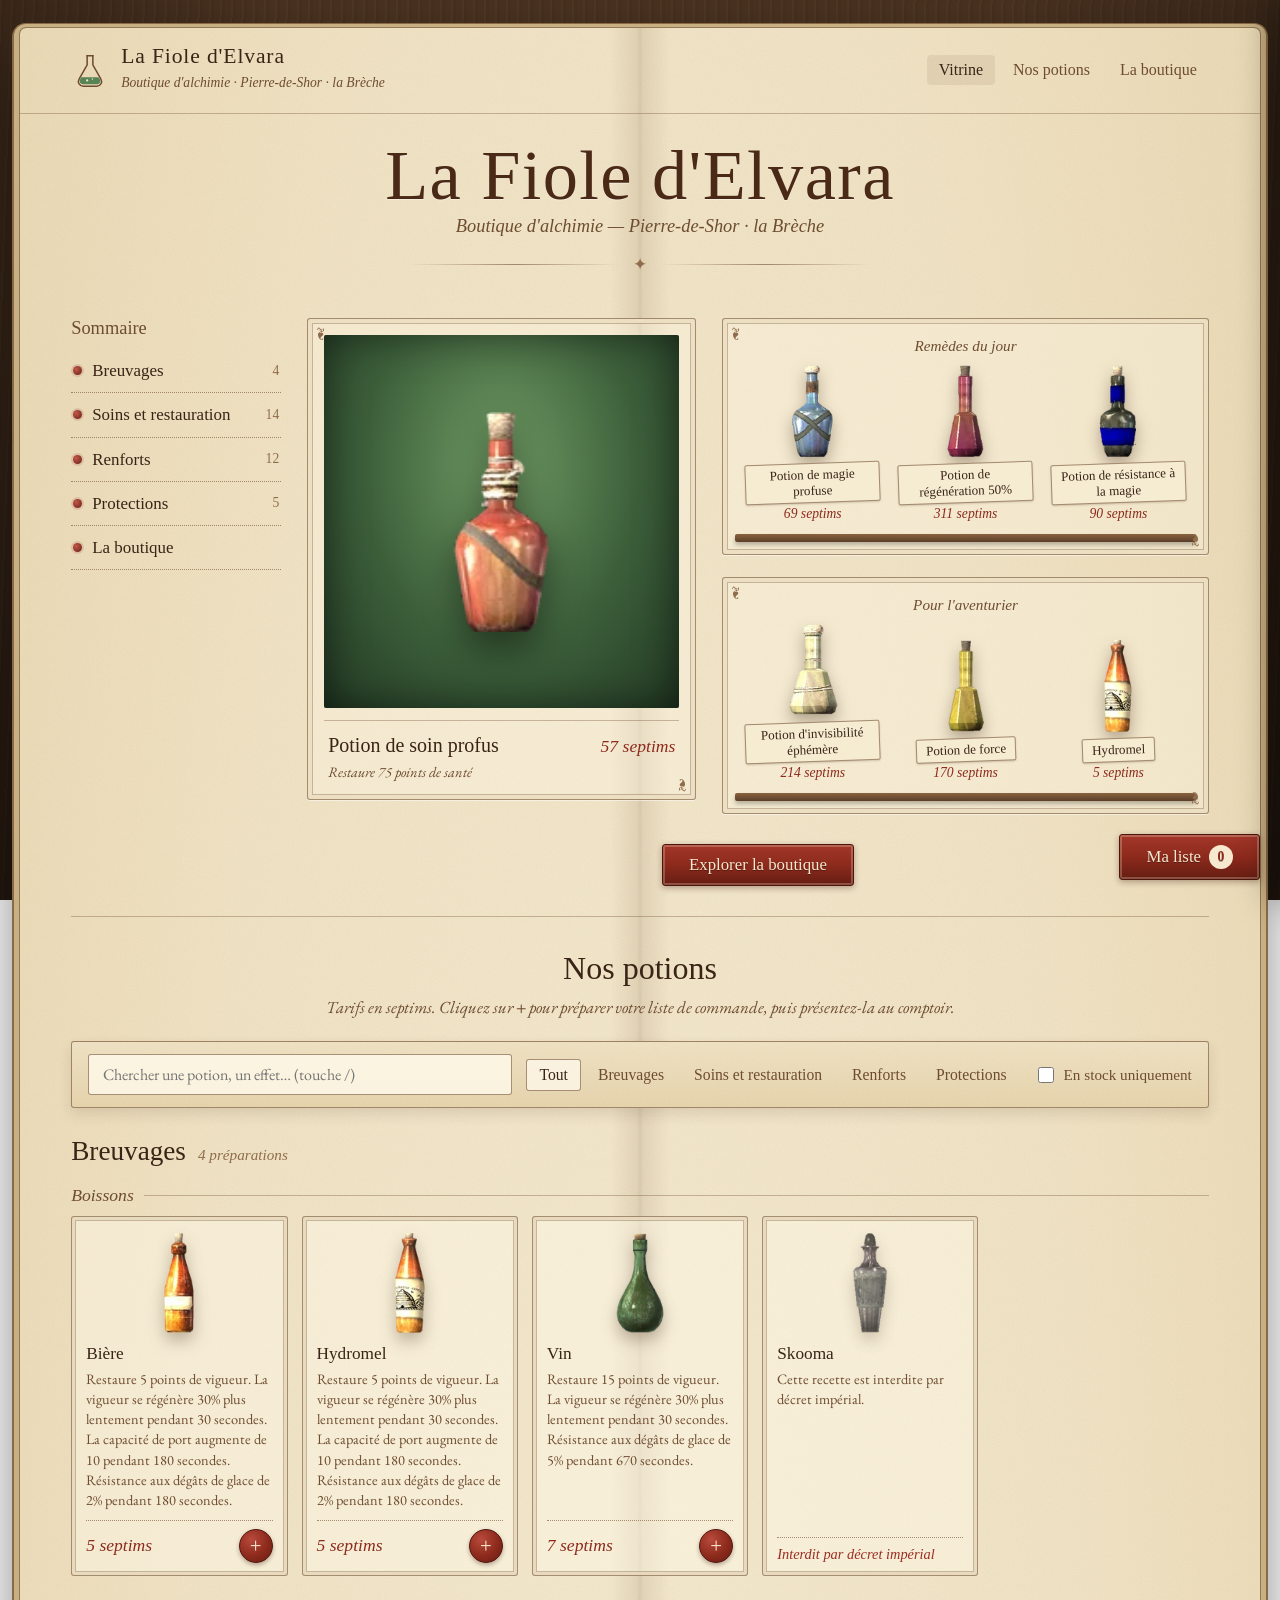
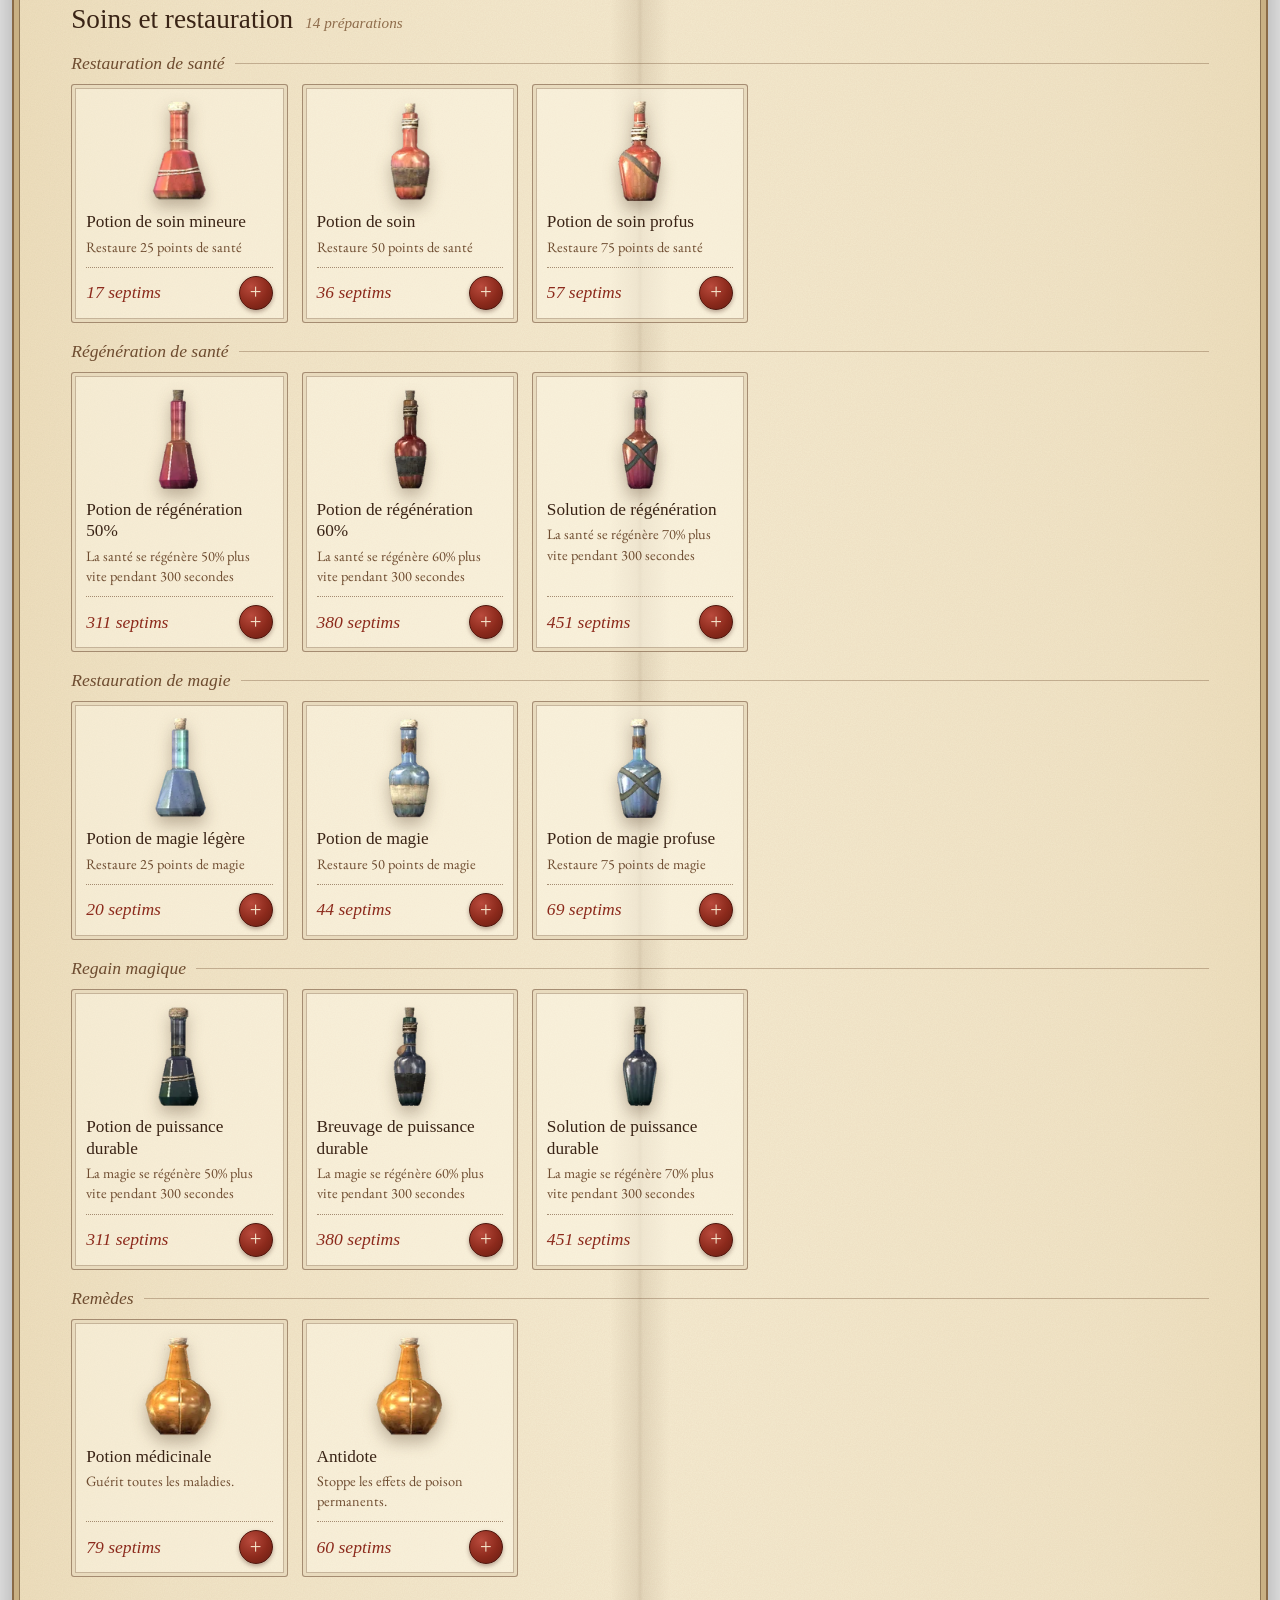
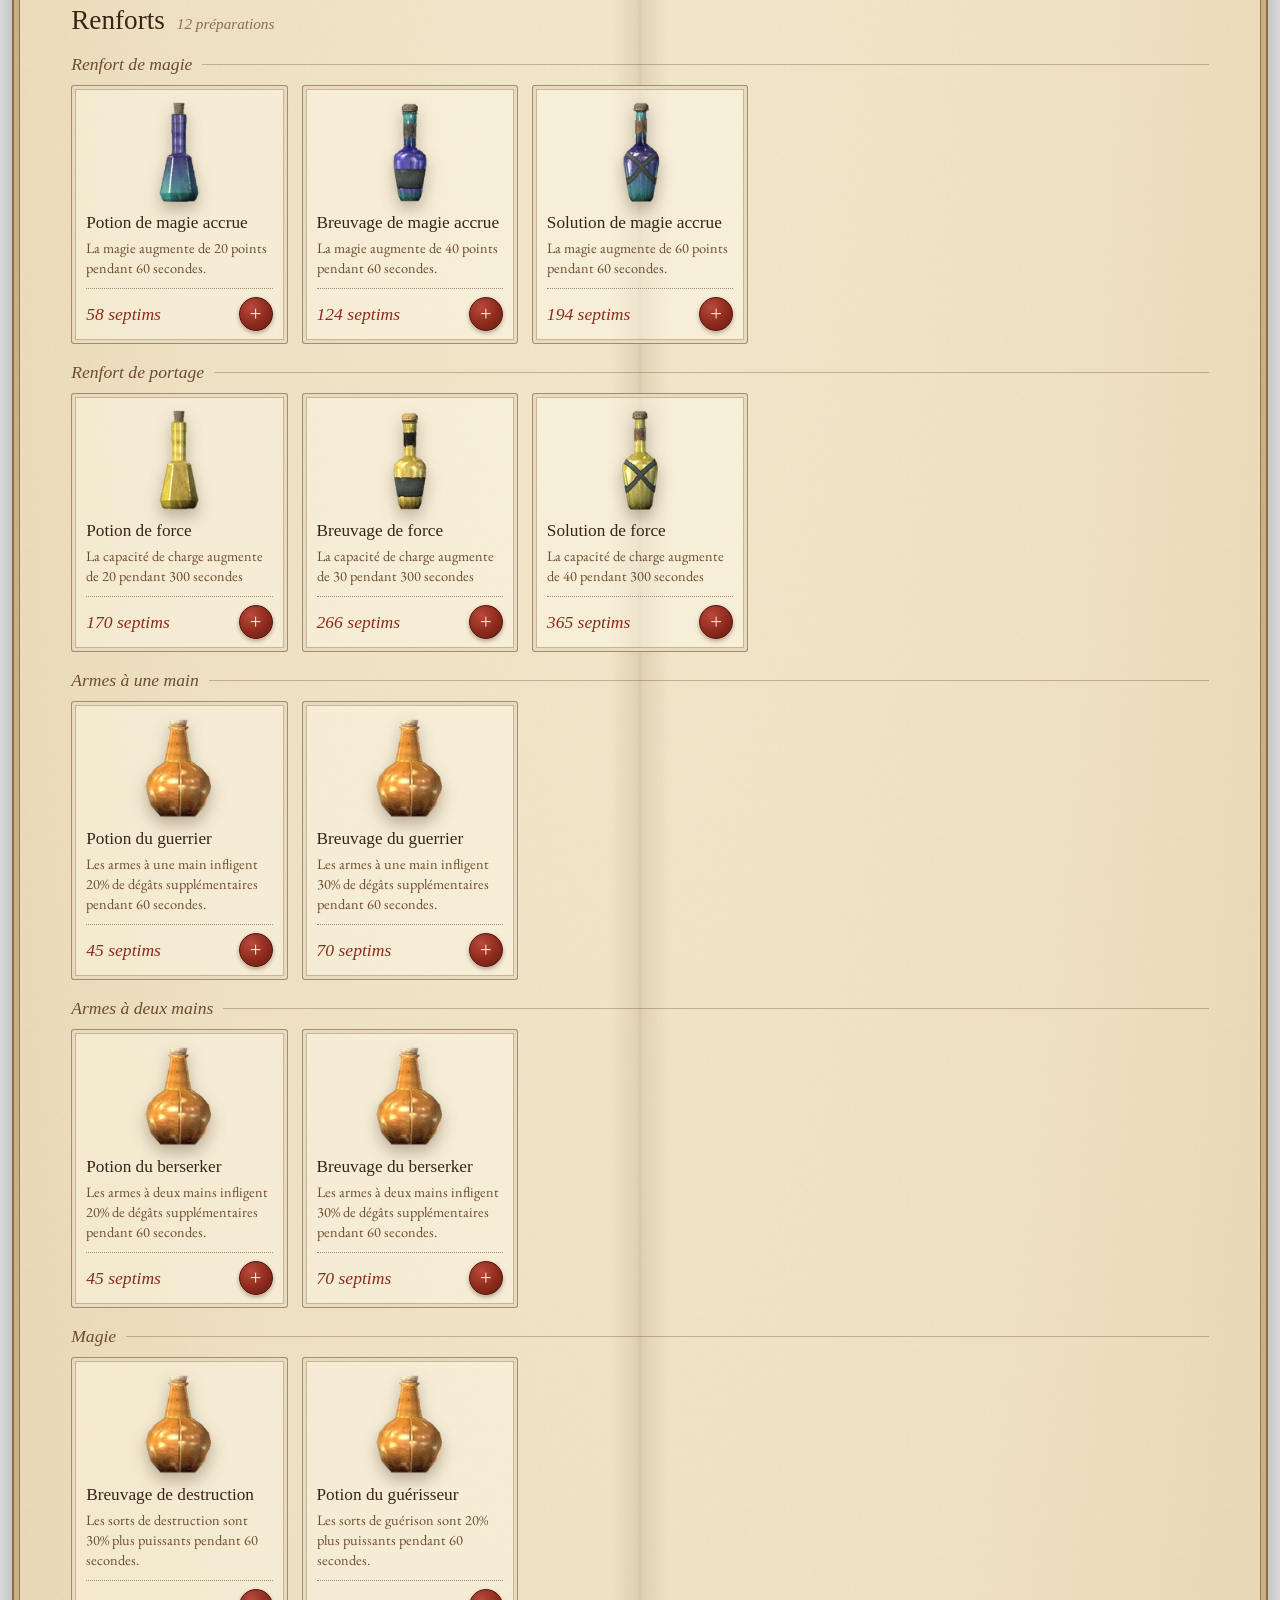
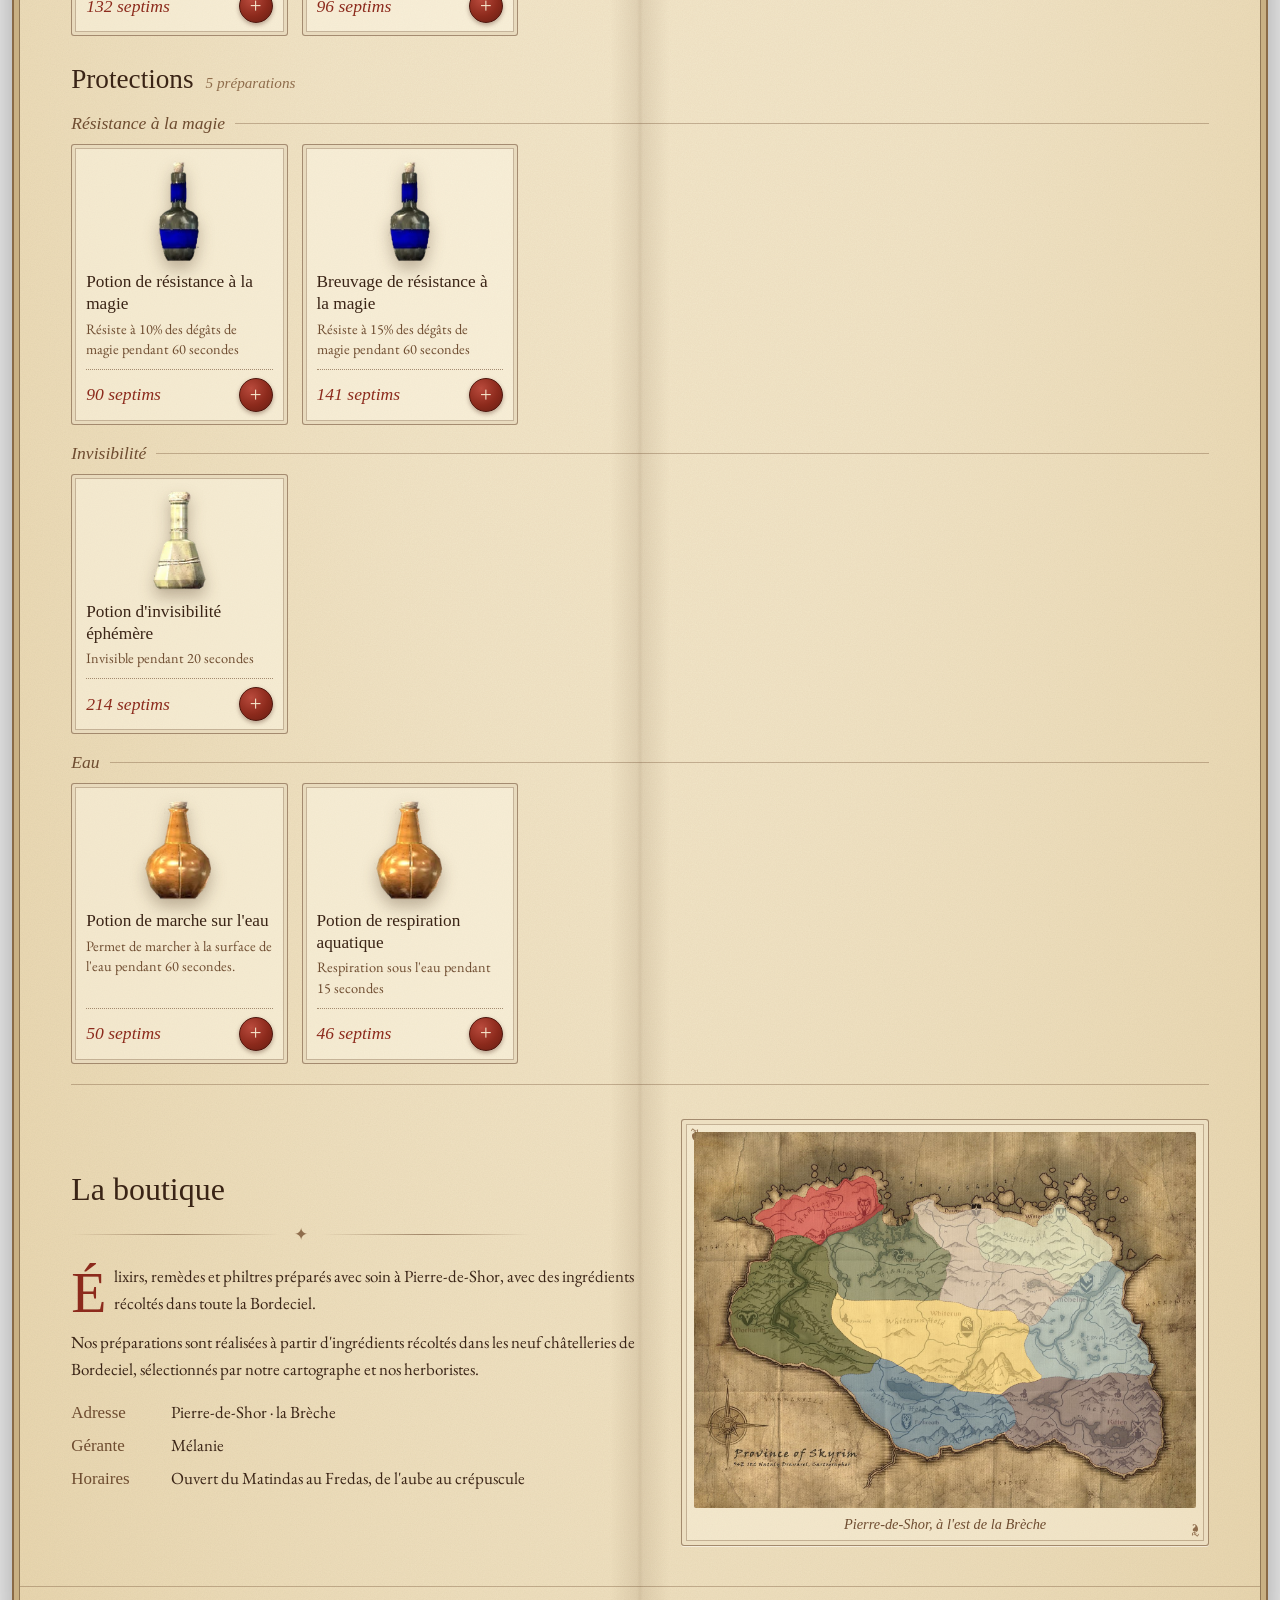
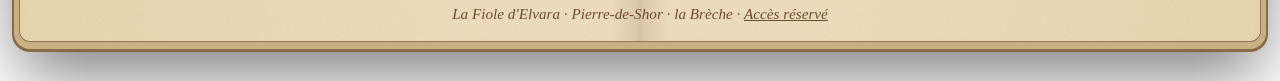
==== commit 593bf019: "Accès par rôle, ventes, liste des potions du serveur" ====
--- a/index.html
+++ b/index.html
@@ -23,7 +23,6 @@
       <a href="#haut" class="actif">Vitrine</a>
       <a href="#boutique">Nos potions</a>
       <a href="#apropos">La boutique</a>
-      <a href="prive.html" class="prive">Espace privé</a>
     </nav>
     <button class="burger" id="burger" type="button" aria-label="Menu"><span></span><span></span><span></span></button>
   </header>
@@ -80,7 +79,7 @@
     </section>
   </div>
 
-  <footer class="pied"><span id="pied"></span> · <a href="prive.html">Espace privé</a></footer>
+  <footer class="pied"><span id="pied"></span> · <a href="prive.html">Accès réservé</a></footer>
 </div>
 
 <!-- ===================== LISTE DE COMMANDE ===================== -->
--- a/style.css
+++ b/style.css
@@ -178,6 +178,8 @@
 .ajouter { cursor: pointer; width: 34px; height: 34px; flex: none; border-radius: 50%; font: 1.3rem/1 var(--tete); color: #f7e9cf;
   background: radial-gradient(circle at 35% 30%, #b94a3c, var(--rouge) 55%, var(--rouge-fonce)); border: 1px solid #4d150c; box-shadow: 0 2px 4px rgba(60,20,10,.35); }
 .ajouter:hover { filter: brightness(1.1); }
+.interdit { font: italic .9rem var(--tete); color: var(--rupture); }
+.carte-interdite .carte-img img { filter: grayscale(.7) drop-shadow(0 8px 8px rgba(60,35,18,.3)); opacity: .75; }
 .vide { text-align: center; font-style: italic; color: var(--sepia); padding: 40px 0; }
 
 /* ---------- À propos ---------- */
@@ -289,6 +291,17 @@
 .cloche.on { opacity: 1; filter: none; }
 .cloche-texte { display: block; font-size: .8rem; color: var(--rouge); font-style: italic; max-width: 240px; }
 .mute { color: var(--sepia-clair); }
+
+/* Ventes */
+.jour { margin-bottom: 22px; }
+.jour-tete { display: flex; flex-wrap: wrap; align-items: baseline; justify-content: space-between; gap: 6px 16px; margin-bottom: 8px; }
+.jour-tete h3 { font: 1.25rem var(--titre); }
+.jour-tete h3::first-letter { text-transform: uppercase; }
+.jour-total { font: italic 1rem var(--tete); color: var(--sepia); }
+.jour .registre { table-layout: fixed; min-width: 760px; }
+.jour .registre th:nth-child(1) { width: 56px; } .jour .registre th:nth-child(3) { width: 110px; } .jour .registre th:nth-child(4) { width: 64px; }
+.jour .registre th:nth-child(5) { width: 120px; } .jour .registre th:nth-child(6) { width: 90px; } .jour .registre th:nth-child(7) { width: 150px; } .jour .registre th:nth-child(8) { width: 130px; } .jour .registre th:nth-child(9) { width: 56px; }
+.jour-total b { color: var(--rouge); font-weight: 400; font-style: normal; }
 
 /* Carte */
 .carte-zone { display: grid; grid-template-columns: minmax(0, 1fr) 300px; gap: 16px; }
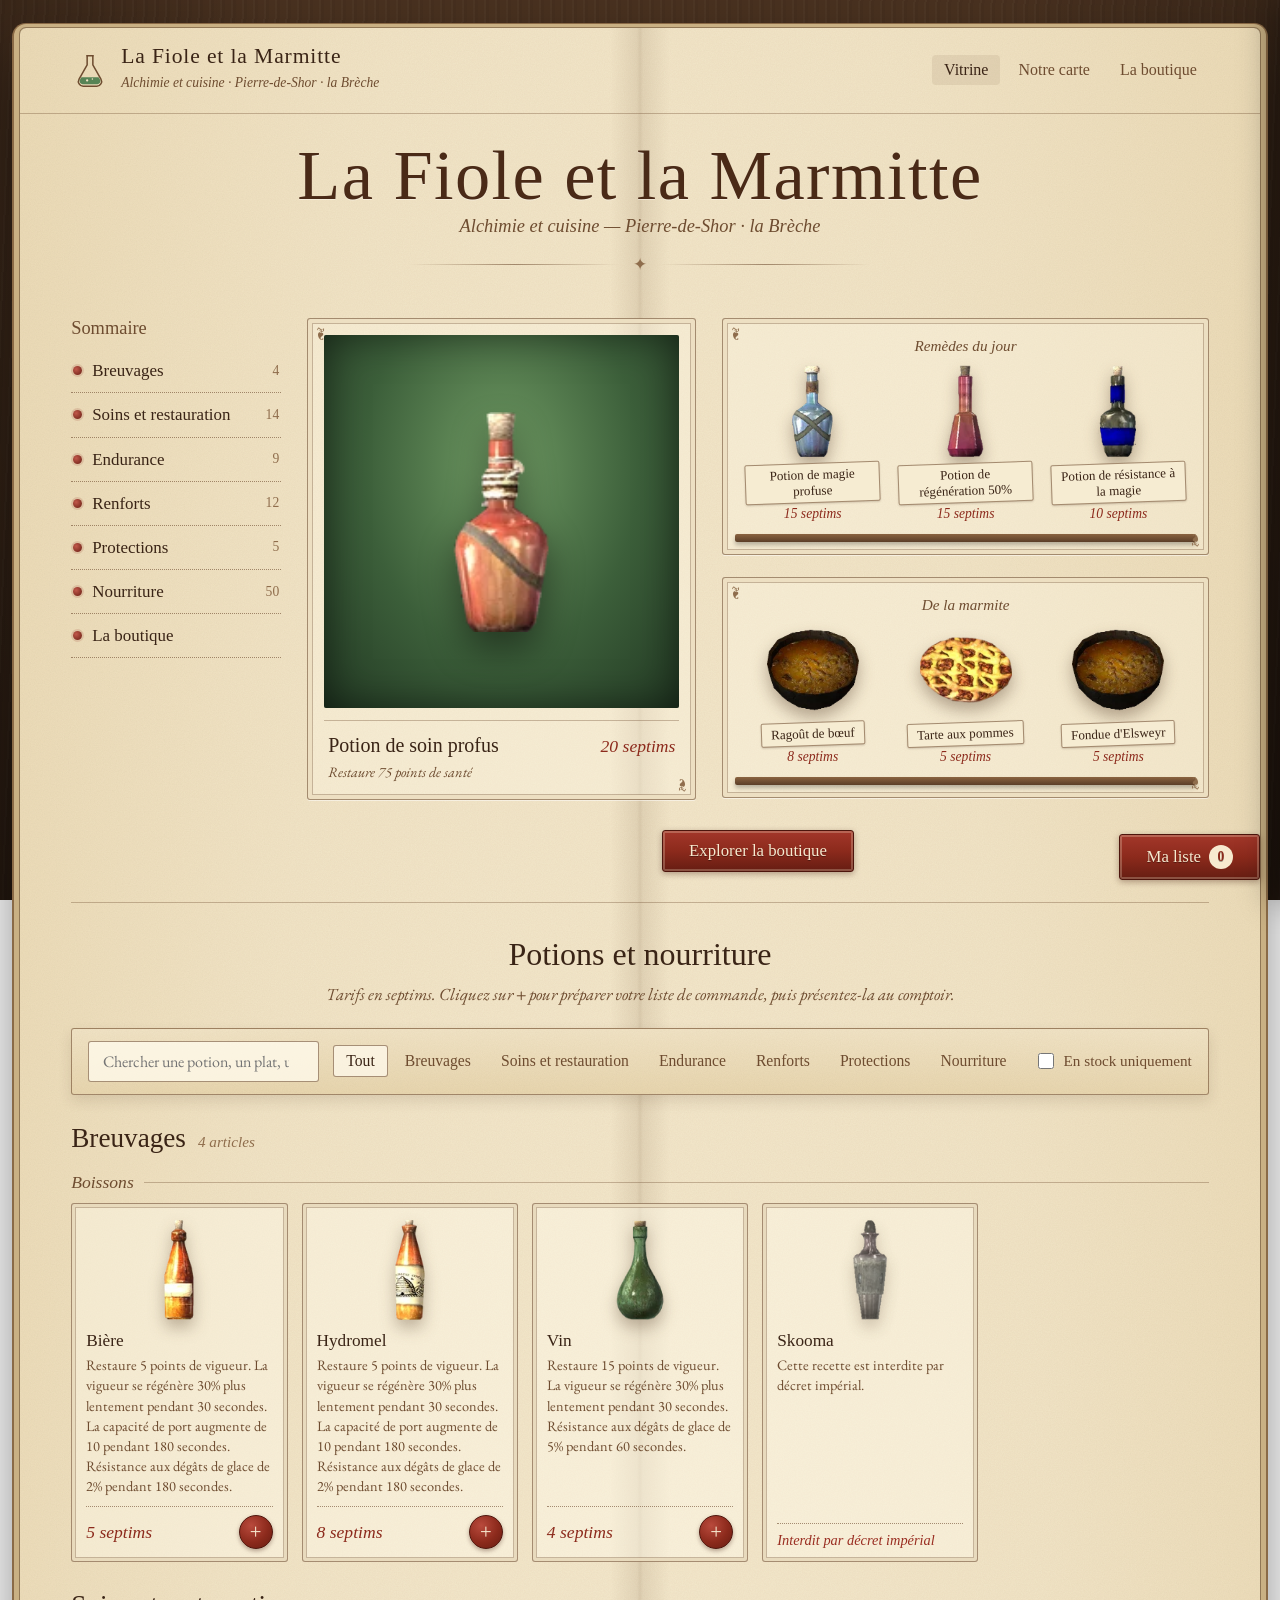
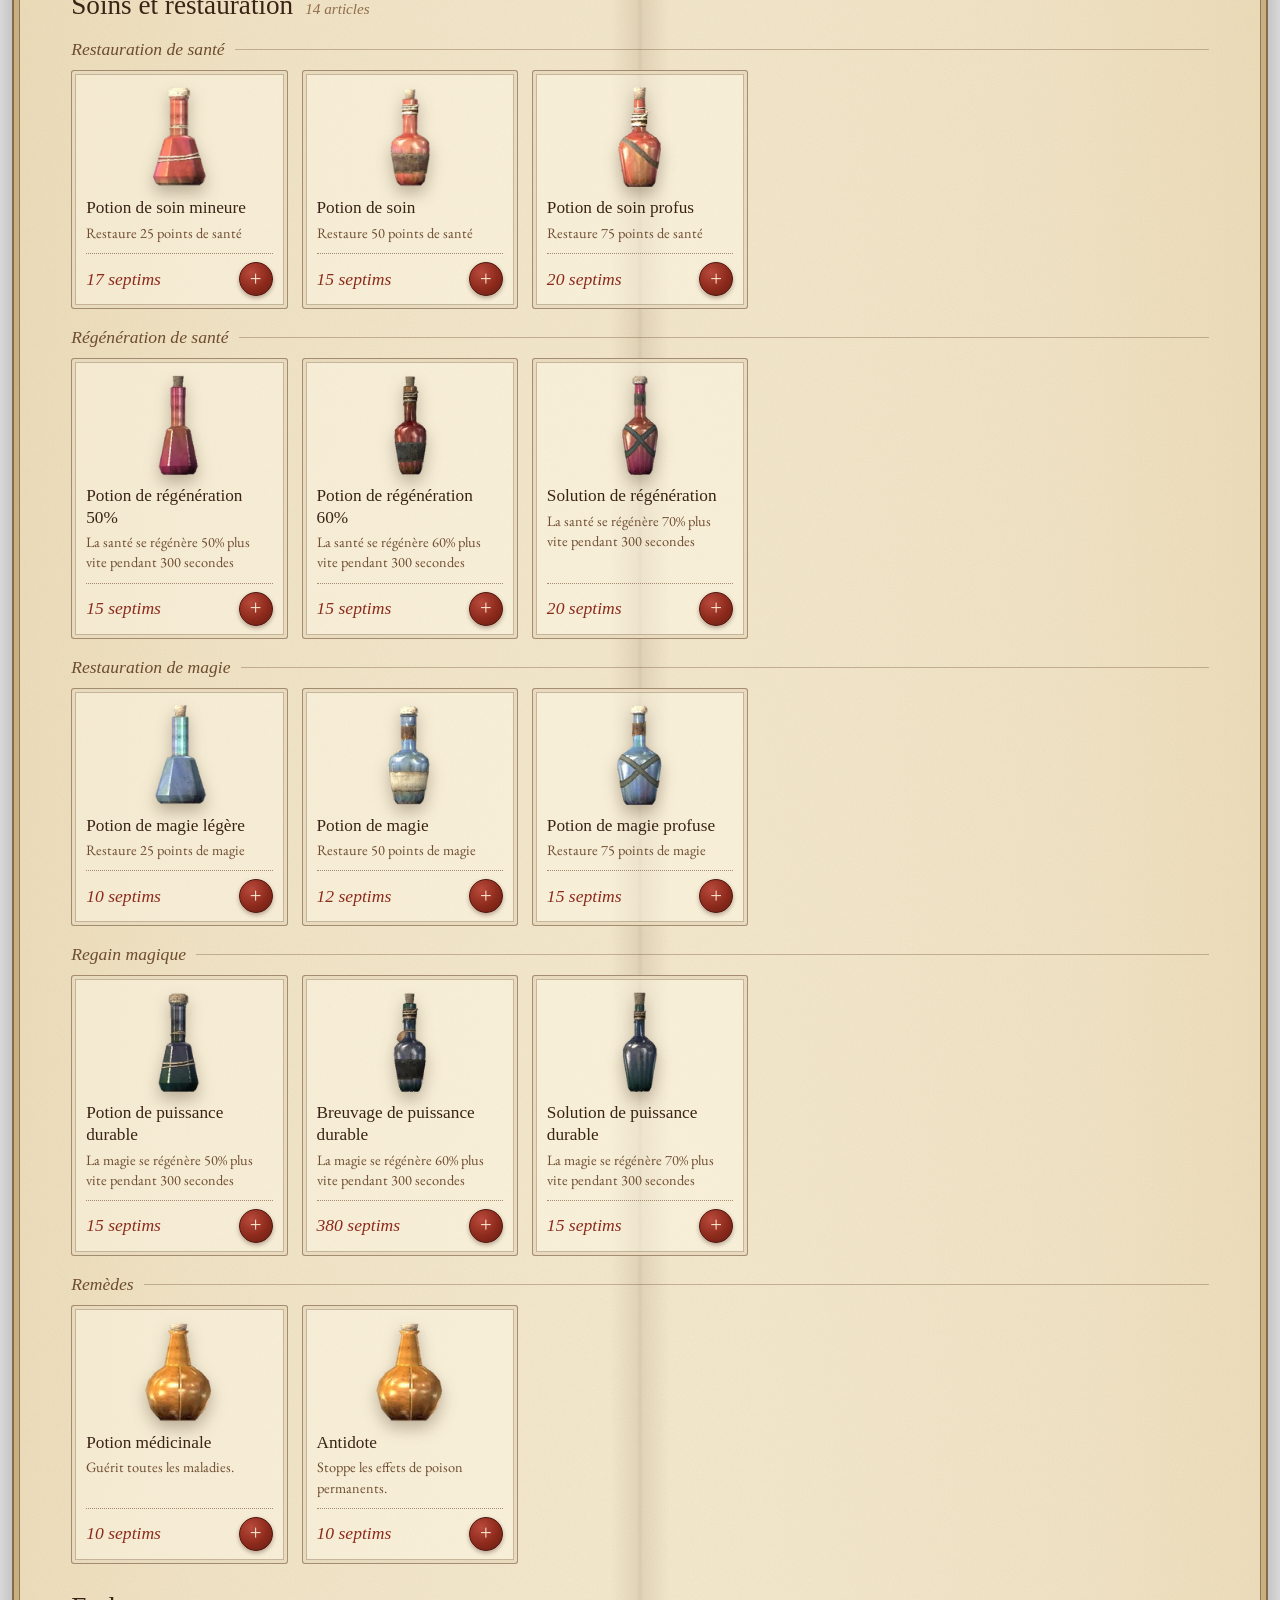
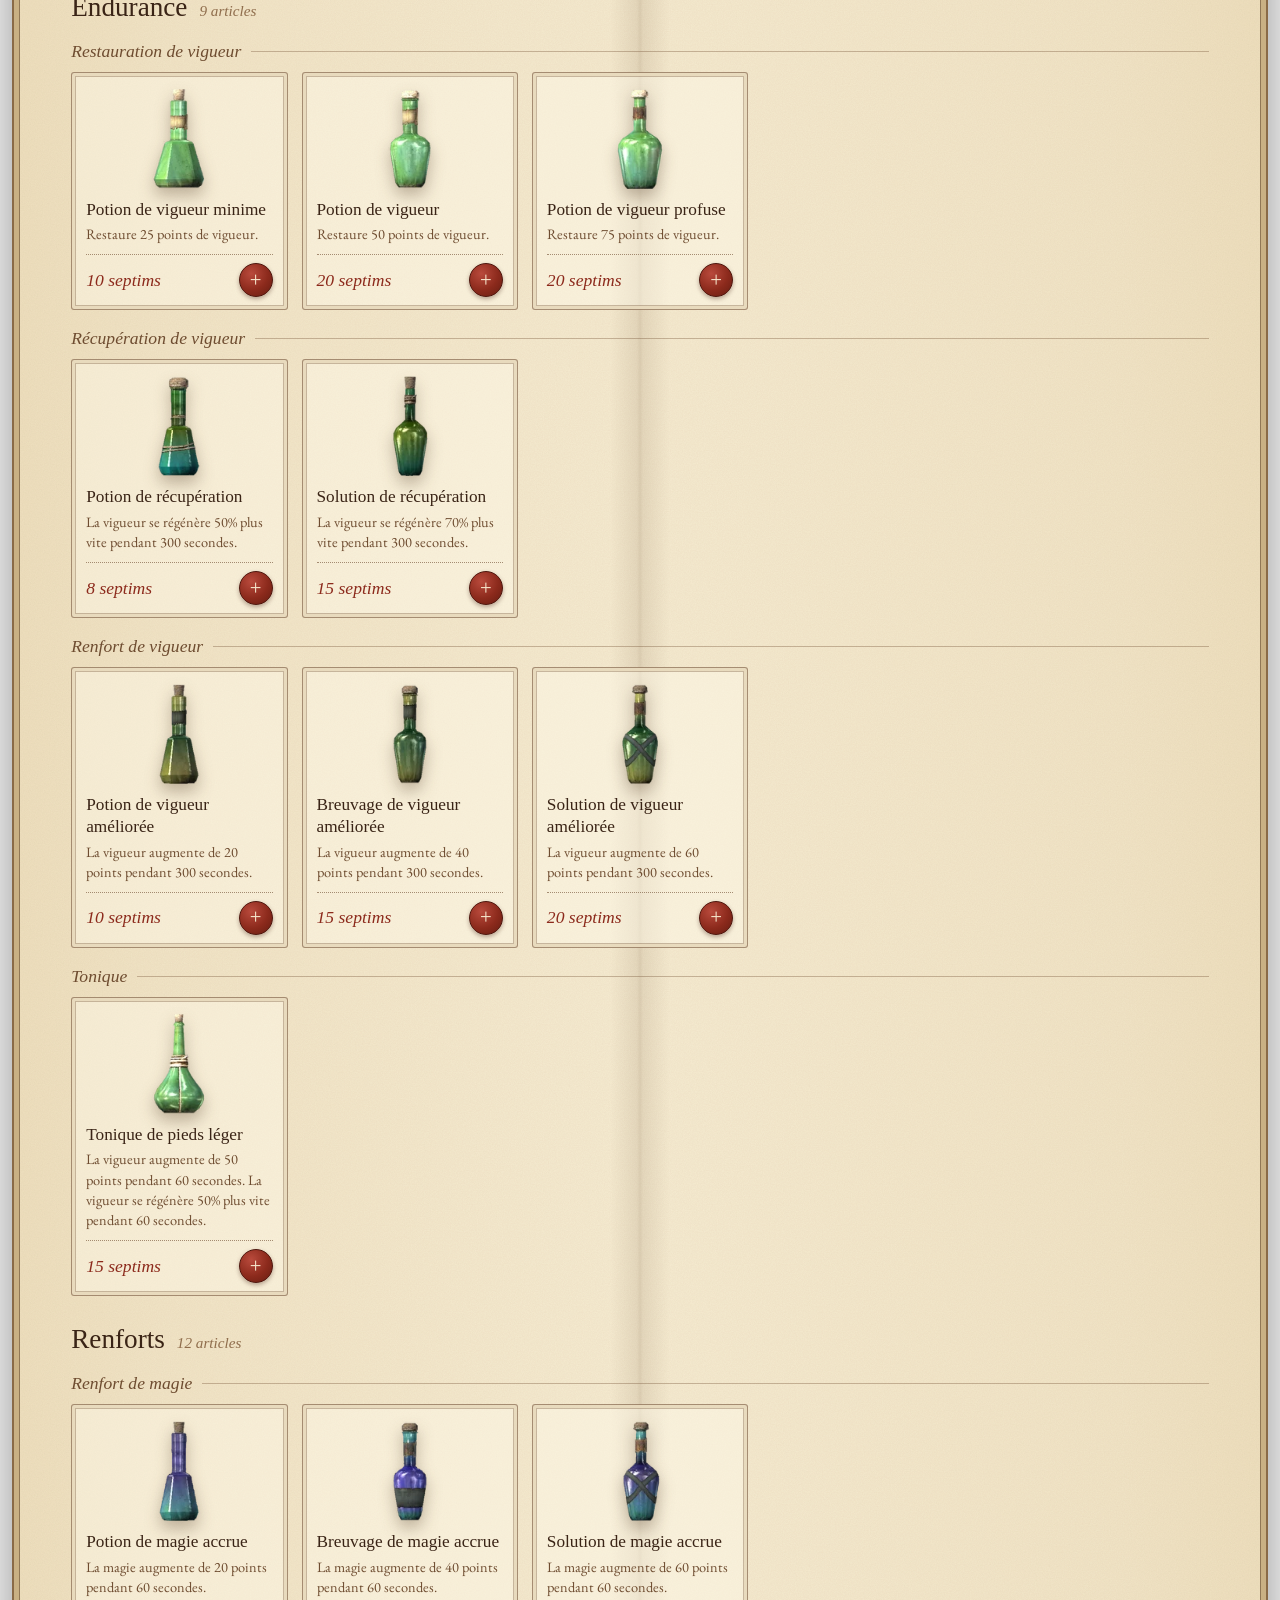
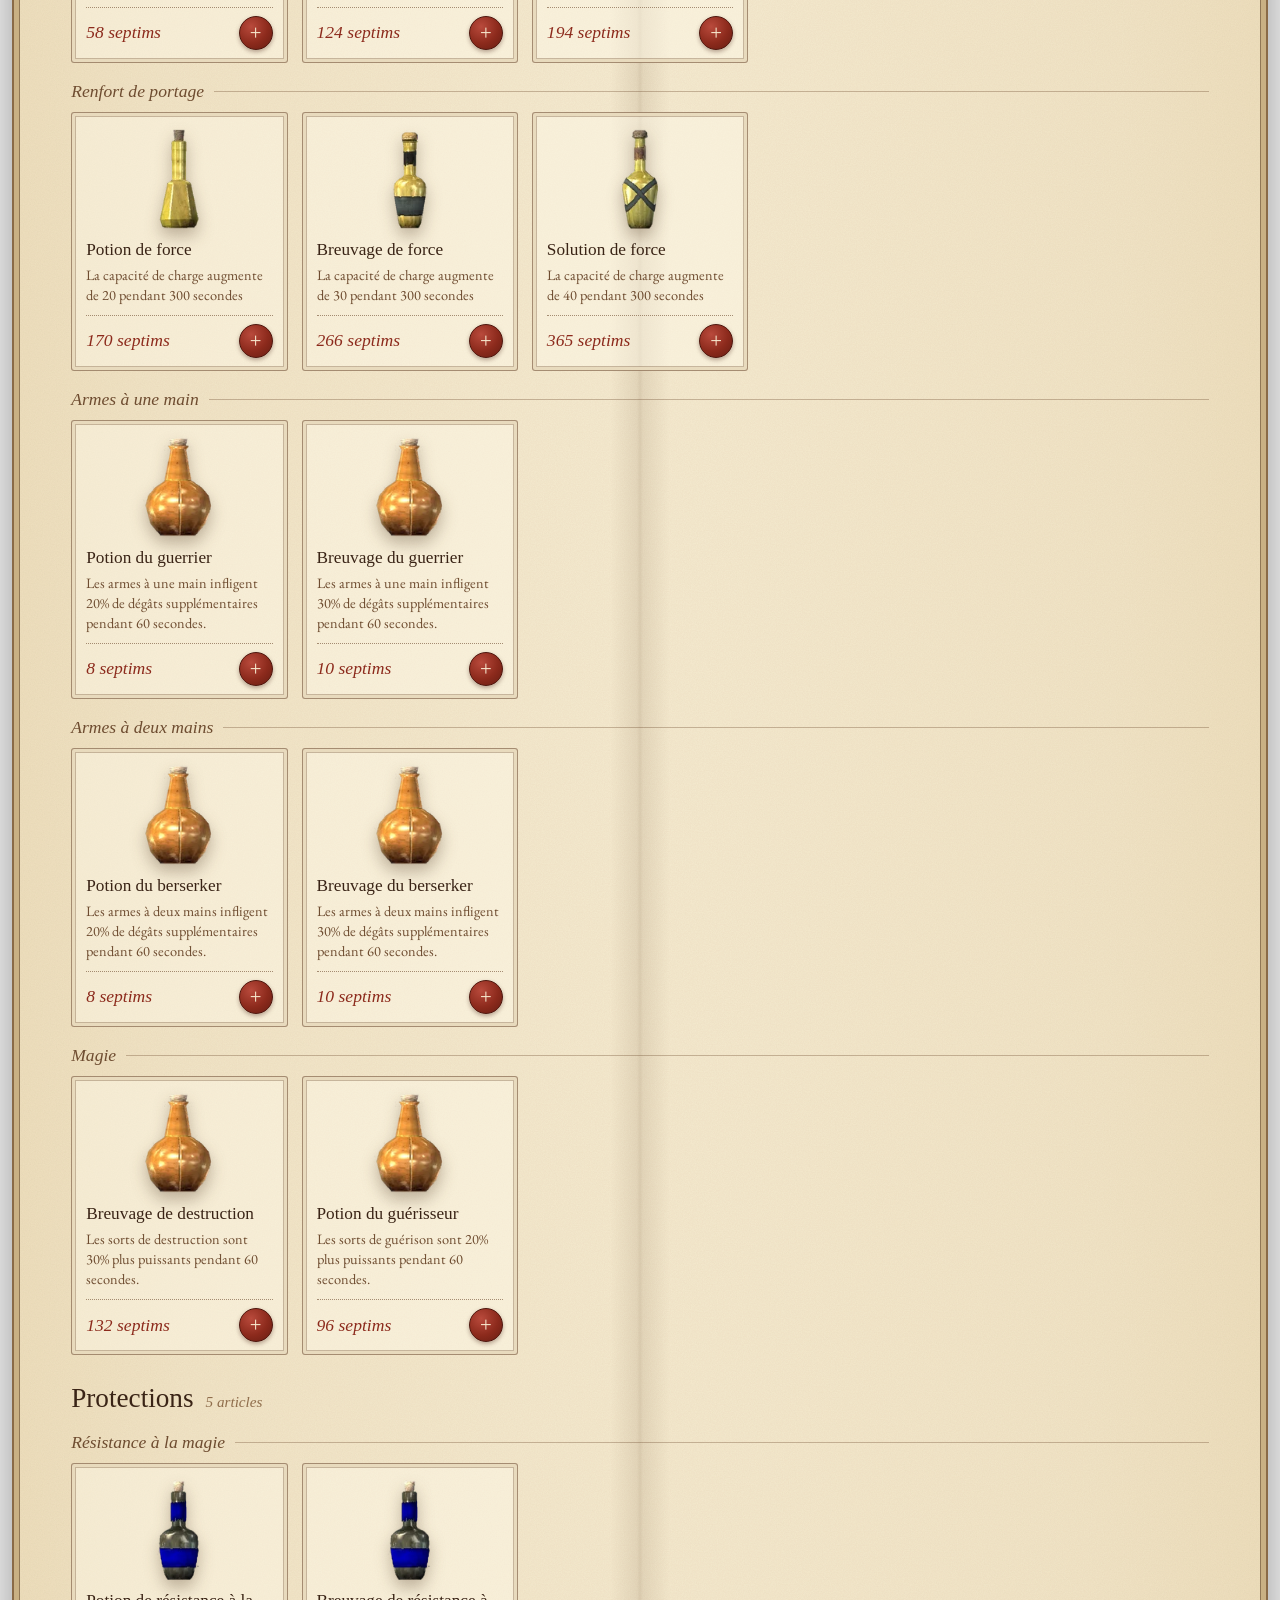
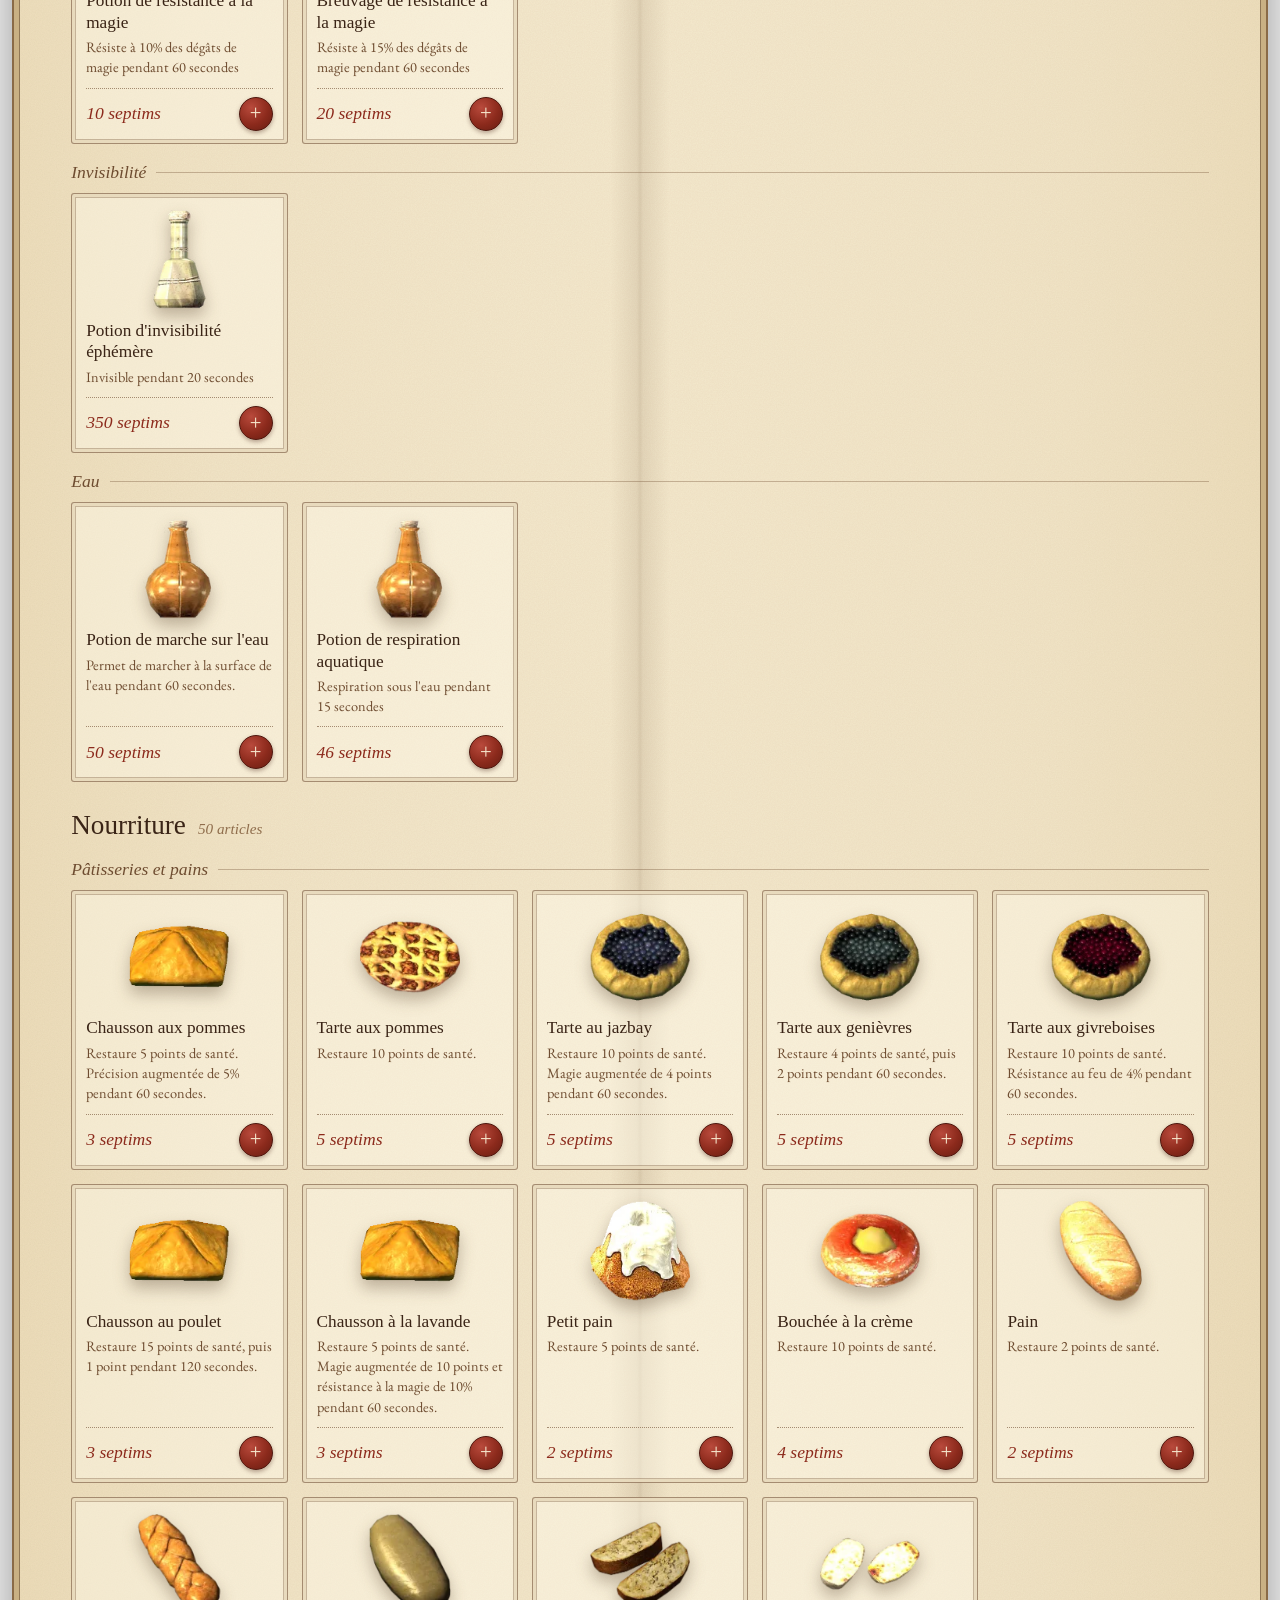
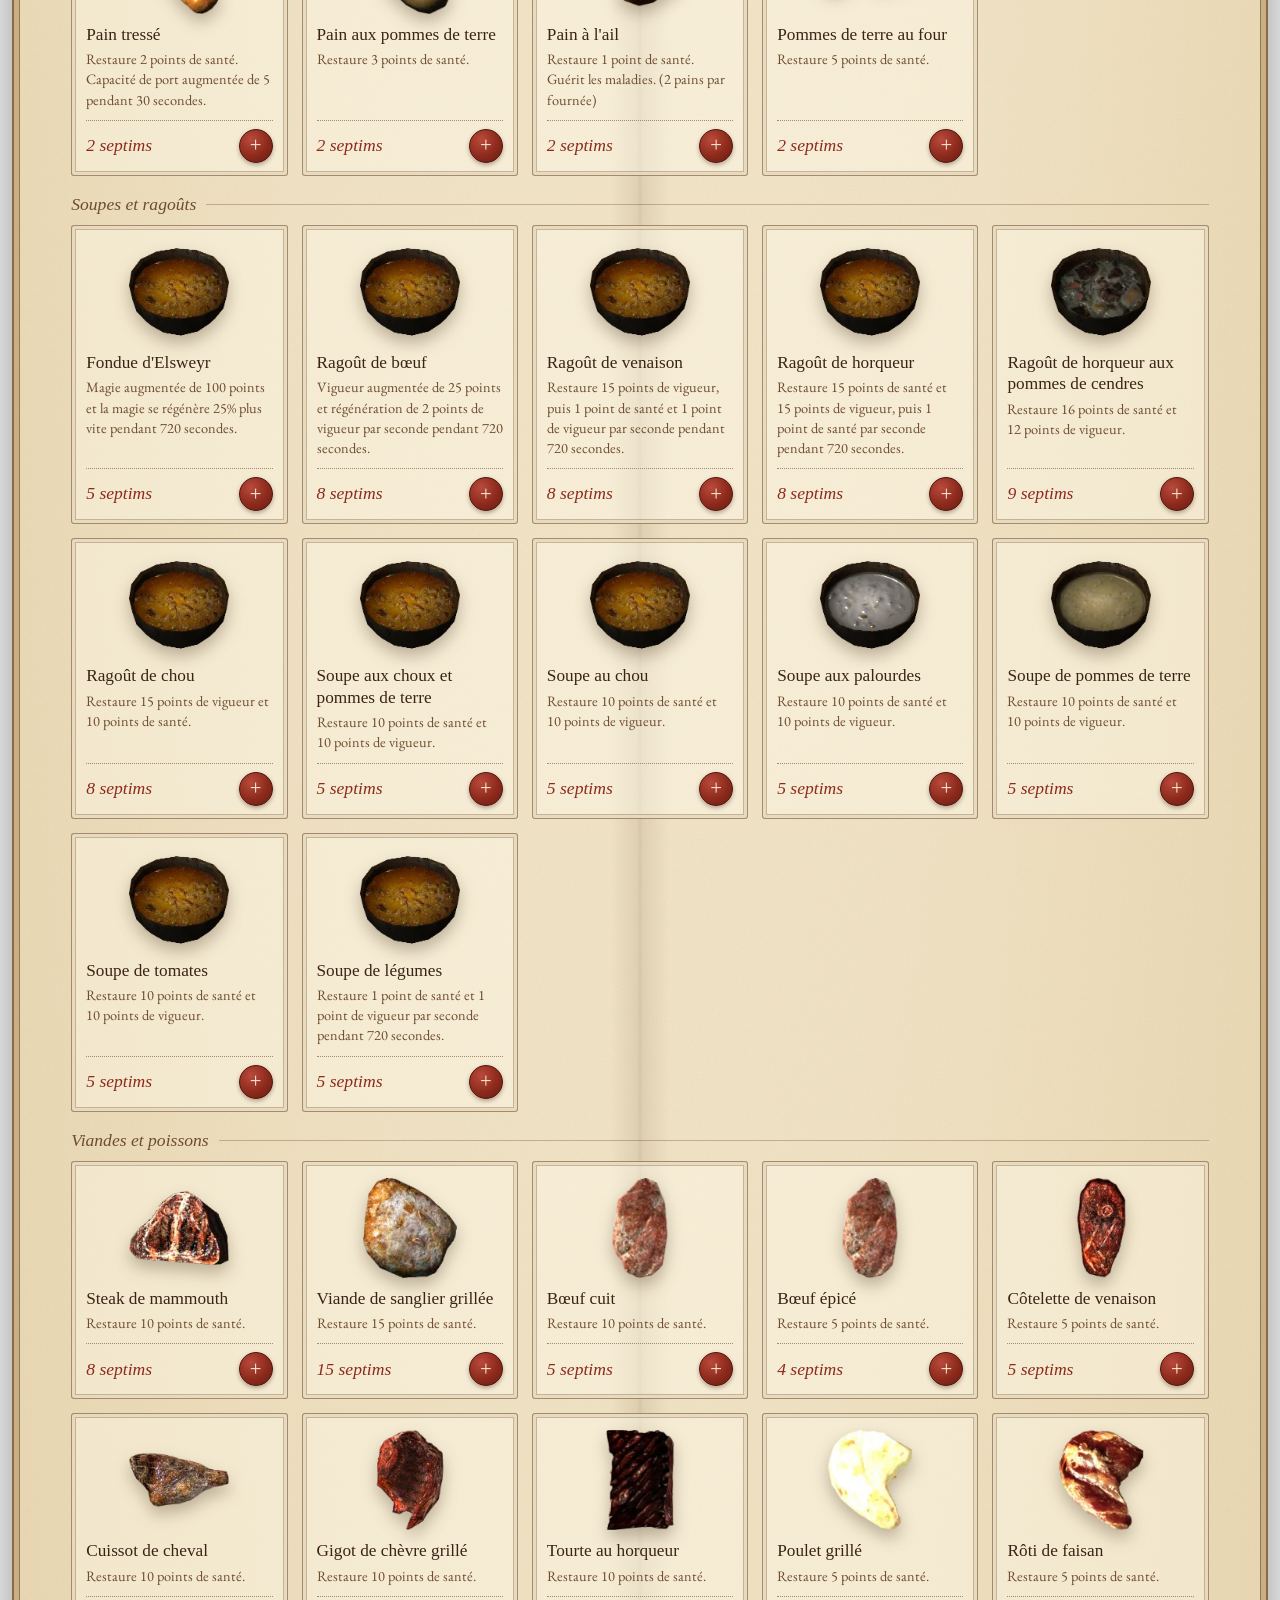
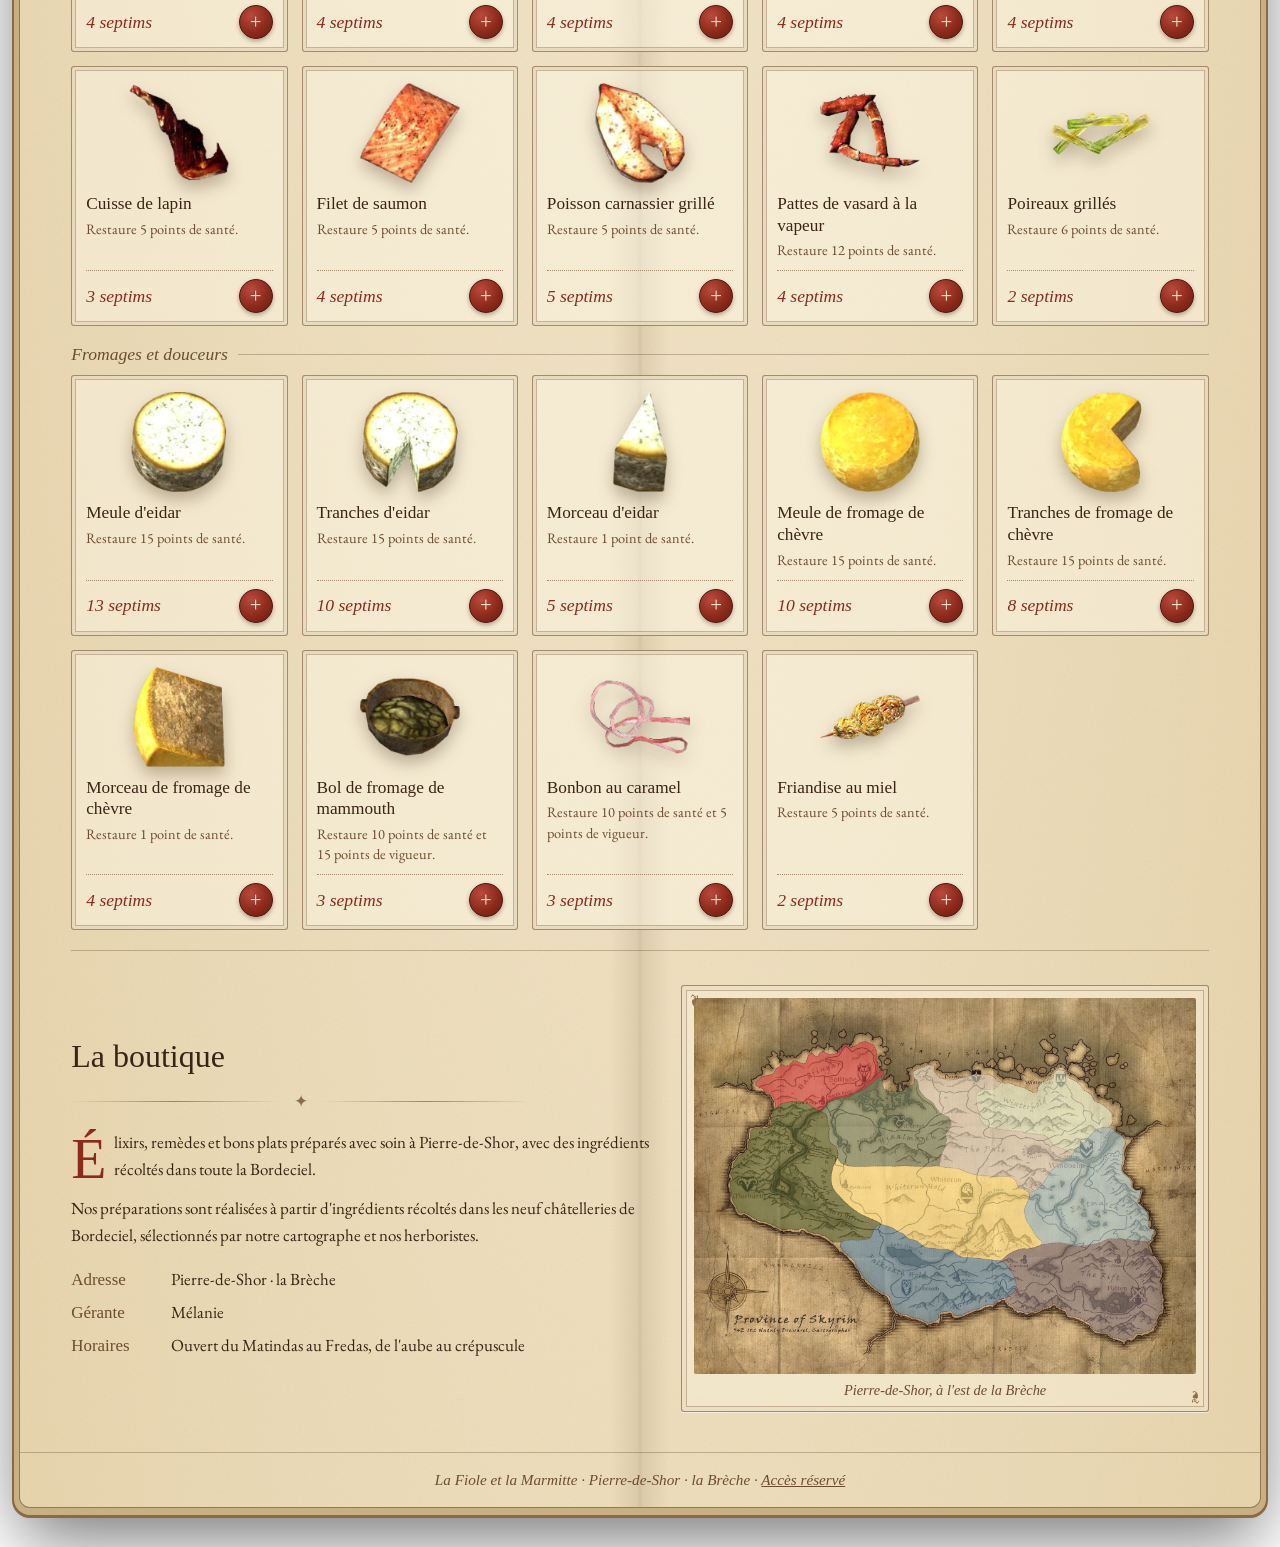
==== commit 6ddae3d8: "La fiole et la marmite" ====
--- a/index.html
+++ b/index.html
@@ -4,7 +4,7 @@
 <meta charset="utf-8">
 <meta name="viewport" content="width=device-width, initial-scale=1">
 <meta name="theme-color" content="#3f2a1b">
-<title>La Fiole d'Elvara — Boutique d'alchimie</title>
+<title>La Fiole et la Marmitte — Alchimie et cuisine</title>
 <link rel="preconnect" href="https://fonts.googleapis.com">
 <link rel="preconnect" href="https://fonts.gstatic.com" crossorigin>
 <link rel="stylesheet" href="https://fonts.googleapis.com/css2?family=EB+Garamond:ital,wght@0,400;0,500;1,400&family=IM+Fell+English:ital@0;1&family=IM+Fell+English+SC&display=swap">
@@ -17,11 +17,11 @@
   <header class="entete">
     <a class="marque" href="#haut" id="haut">
       <svg viewBox="0 0 40 40" aria-hidden="true"><path d="M16 5h8M17 5v9.5L8.5 29.5A5 5 0 0 0 13 37h14a5 5 0 0 0 4.5-7.5L23 14.5V5" fill="none" stroke="#6e4c30" stroke-width="1.6" stroke-linejoin="round"/><path d="M11 27.5h18l1.6 2.8A3.3 3.3 0 0 1 27.7 35H12.3a3.3 3.3 0 0 1-2.9-4.7Z" fill="#3d7444" opacity=".85"/><circle cx="17" cy="31" r="1.2" fill="#f1e4c6"/><circle cx="22.5" cy="29.5" r=".8" fill="#f1e4c6"/></svg>
-      <span><strong id="m-nom">La Fiole d'Elvara</strong><small id="m-lieu"></small></span>
+      <span><strong id="m-nom">La Fiole et la Marmitte</strong><small id="m-lieu"></small></span>
     </a>
     <nav class="nav" id="nav">
       <a href="#haut" class="actif">Vitrine</a>
-      <a href="#boutique">Nos potions</a>
+      <a href="#boutique">Notre carte</a>
       <a href="#apropos">La boutique</a>
     </nav>
     <button class="burger" id="burger" type="button" aria-label="Menu"><span></span><span></span><span></span></button>
@@ -30,7 +30,7 @@
   <div class="page">
     <!-- ===================== TITRE ===================== -->
     <div style="padding-top:26px">
-      <h1 class="grand-titre" id="titre">Les Élixirs d'Elvara</h1>
+      <h1 class="grand-titre" id="titre">La Fiole et la Marmitte</h1>
       <p class="sous-titre" id="sous-titre"></p>
       <div class="filet-orne">✦</div>
     </div>
@@ -51,11 +51,11 @@
 
     <!-- ===================== BOUTIQUE ===================== -->
     <section class="boutique" id="boutique">
-      <h2 class="section-titre">Nos potions</h2>
+      <h2 class="section-titre">Potions et nourriture</h2>
       <p class="section-intro">Tarifs en septims. Cliquez sur <b>+</b> pour préparer votre liste de commande, puis présentez-la au comptoir.</p>
 
       <div class="barre">
-        <input class="recherche" id="recherche" type="search" placeholder="Chercher une potion, un effet… (touche /)" autocomplete="off">
+        <input class="recherche" id="recherche" type="search" placeholder="Chercher une potion, un plat, un effet… (touche /)" autocomplete="off">
         <div class="onglets" id="onglets"></div>
         <label class="case"><input type="checkbox" id="f-dispo"> En stock uniquement</label>
       </div>
--- a/style.css
+++ b/style.css
@@ -1,5 +1,5 @@
 /* =====================================================================
-   LA FIOLE D'ELVARA — APPARENCE
+   LA FIOLE ET LA MARMITTE — APPARENCE
    Grimoire sur parchemin, encre sépia, sceaux de cire rouge.
    Couleurs en haut du fichier, mobile en bas.
    ===================================================================== */
@@ -402,3 +402,10 @@
   #carte { height: 60vh; }
   .registre .effets { display: none; }
 }
+
+/* Recettes (espace privé) */
+.recettes { margin-top: .45rem; display: grid; gap: .25rem; }
+.recette { display: flex; flex-wrap: wrap; align-items: baseline; gap: .25rem .4rem; font-size: .82rem; line-height: 1.35; }
+.recette em { font-style: normal; font-variant: small-caps; letter-spacing: .04em; color: var(--sepia); min-width: 4.6rem; }
+.recette .ing { background: rgba(120, 85, 40, .09); border: 1px solid rgba(120, 85, 40, .18); border-radius: 3px; padding: 0 .35rem; white-space: nowrap; }
+.recette .ing b { font-weight: 600; }
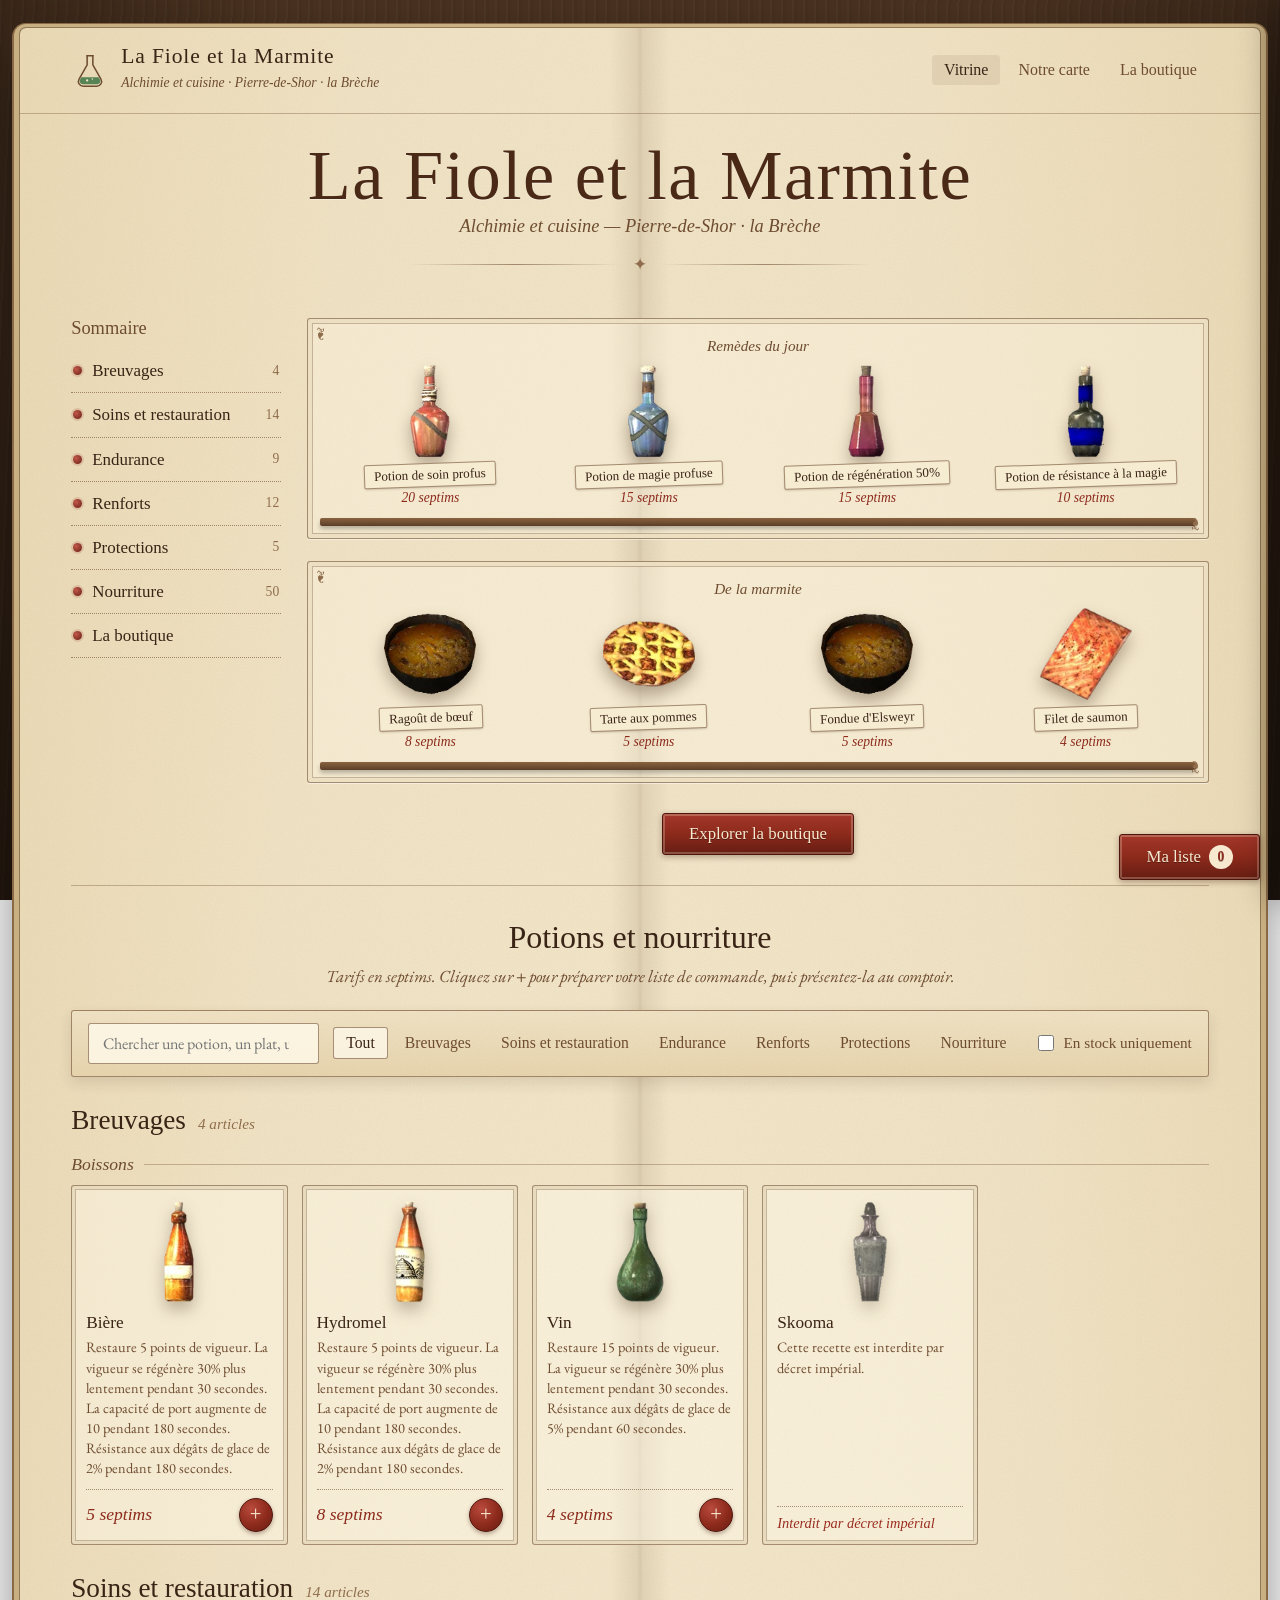
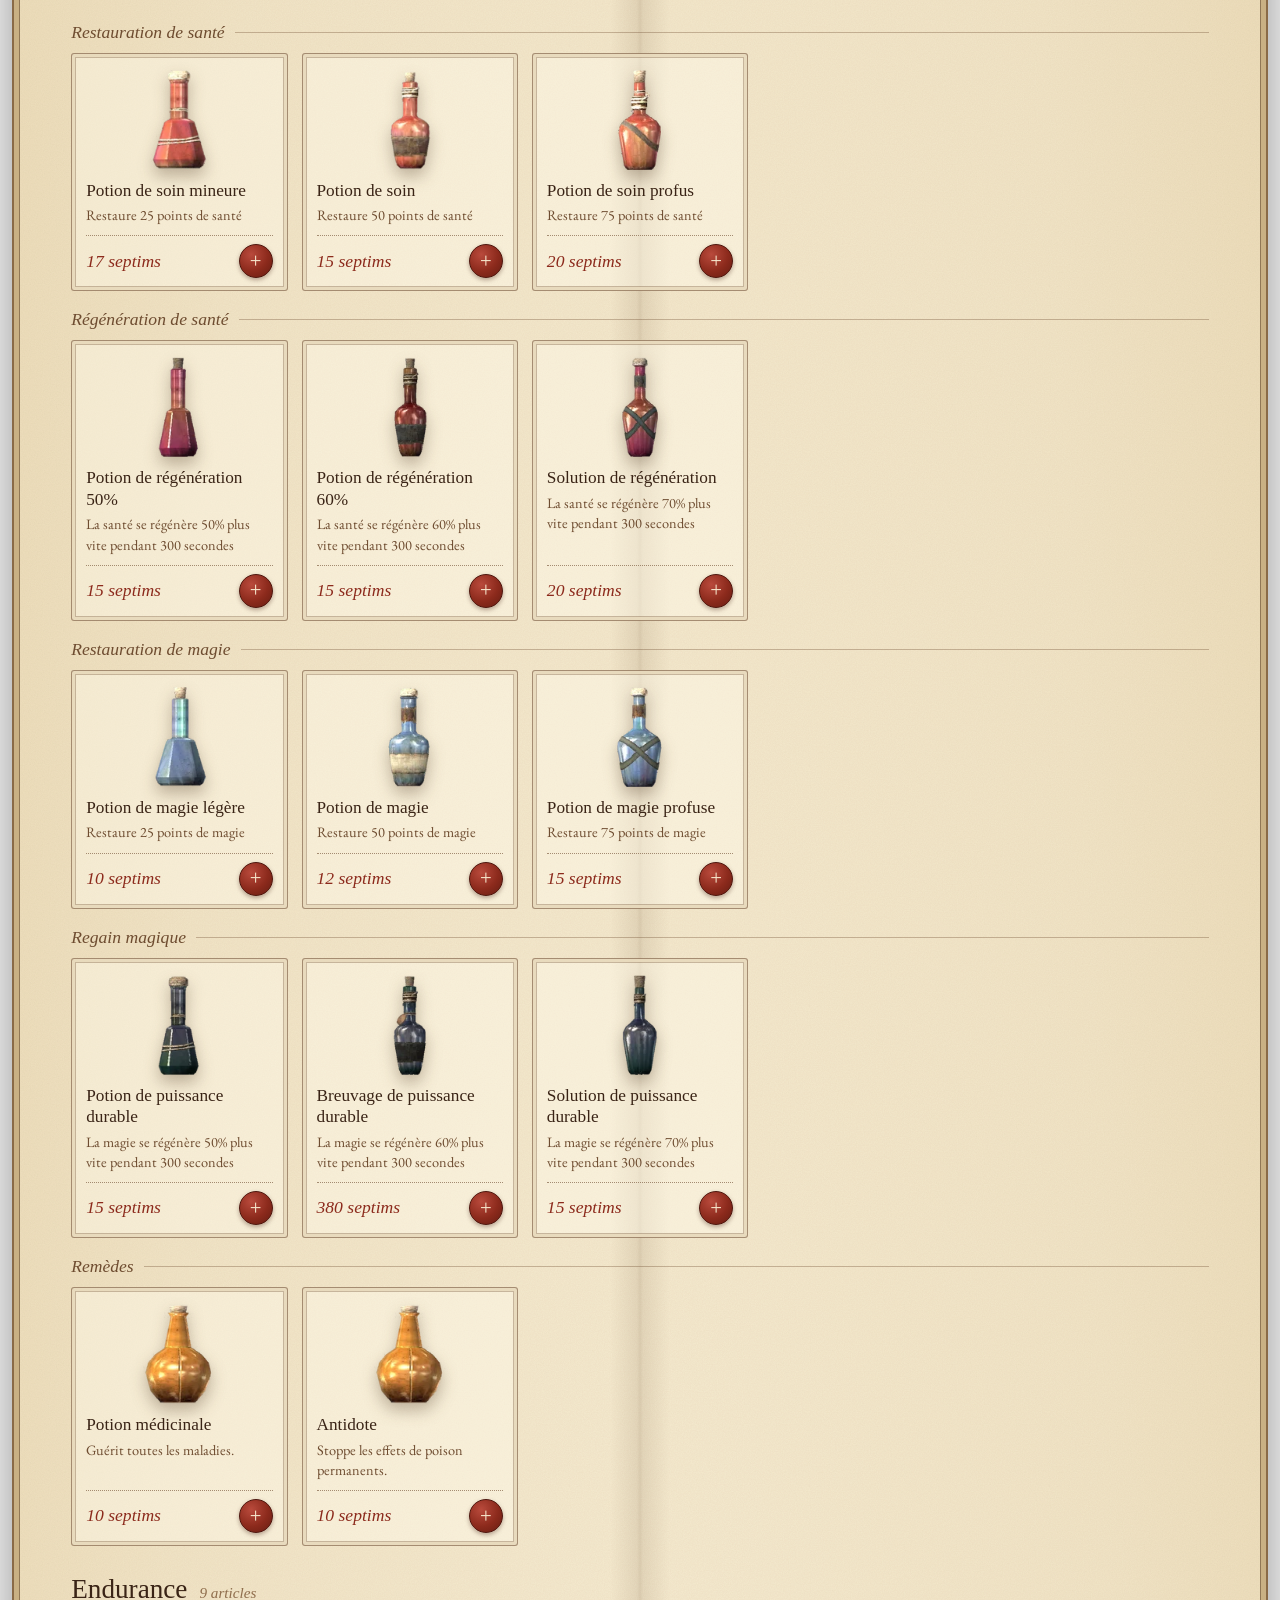
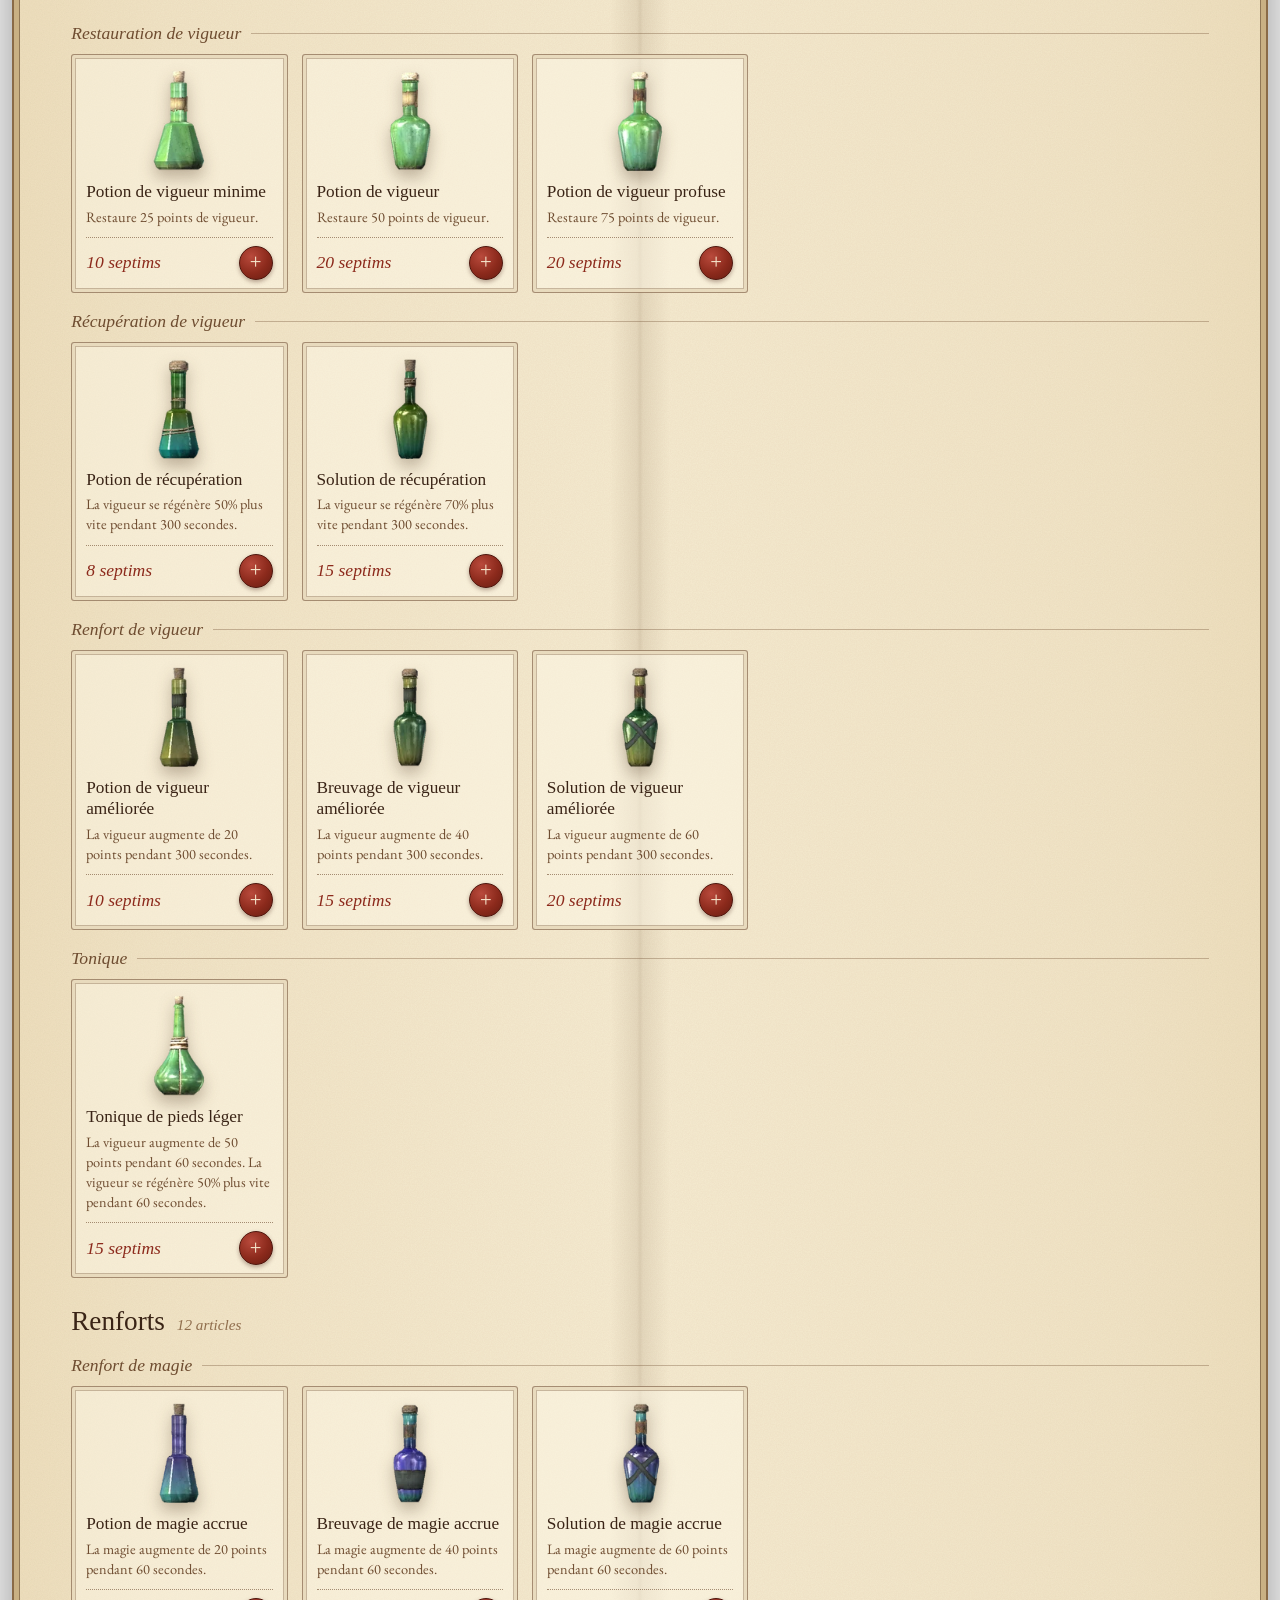
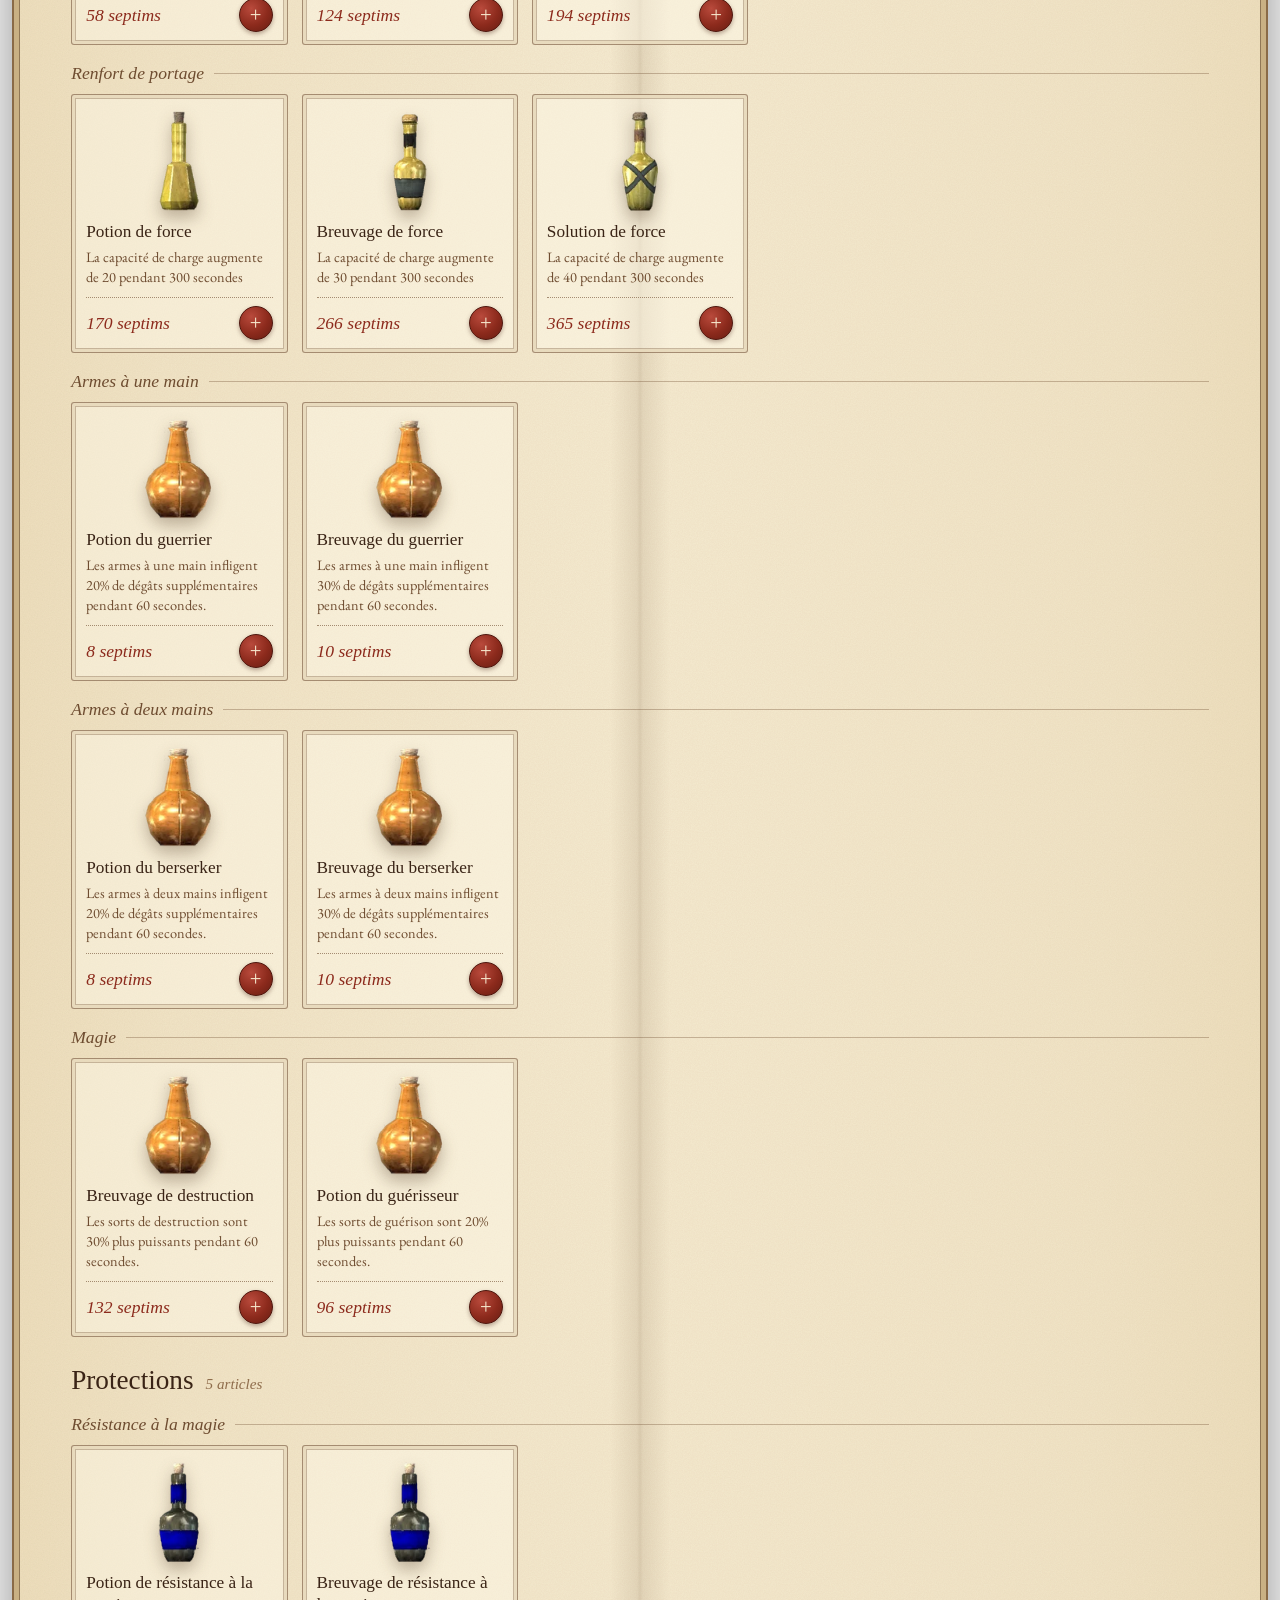
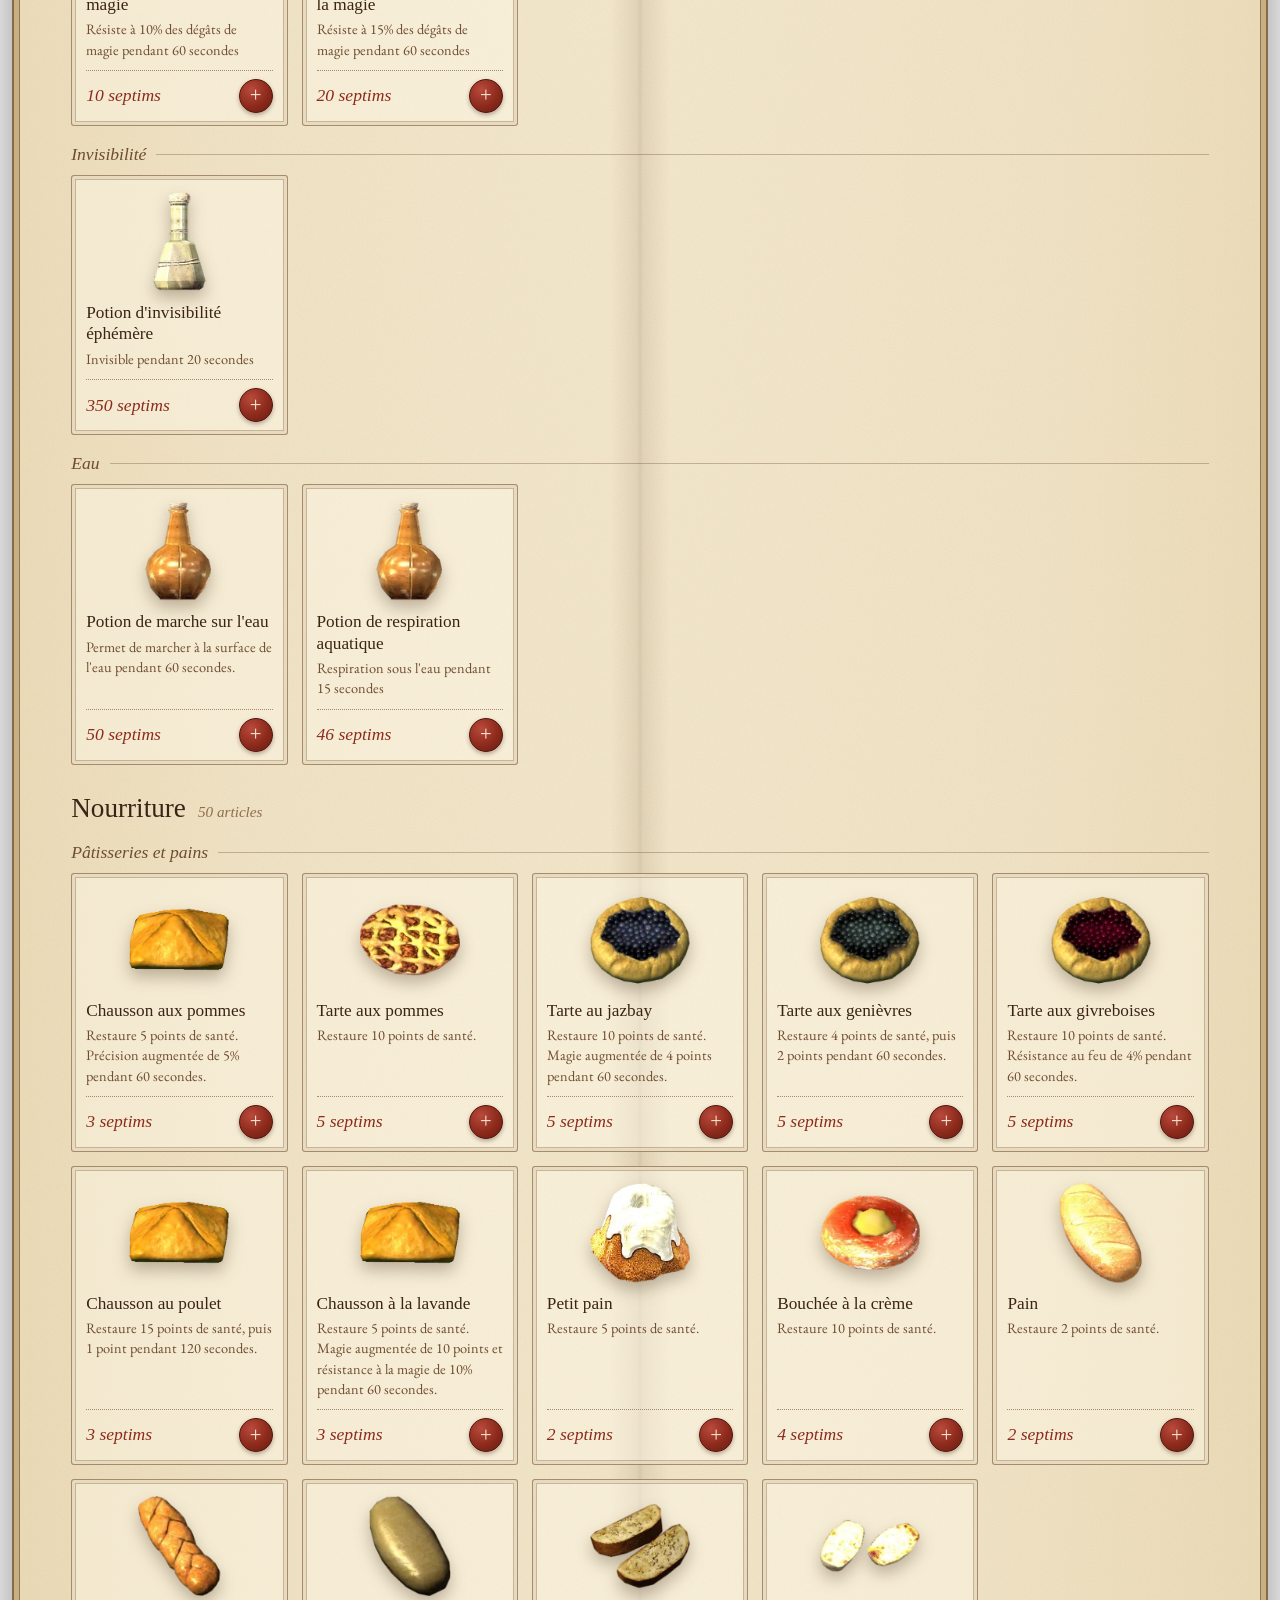
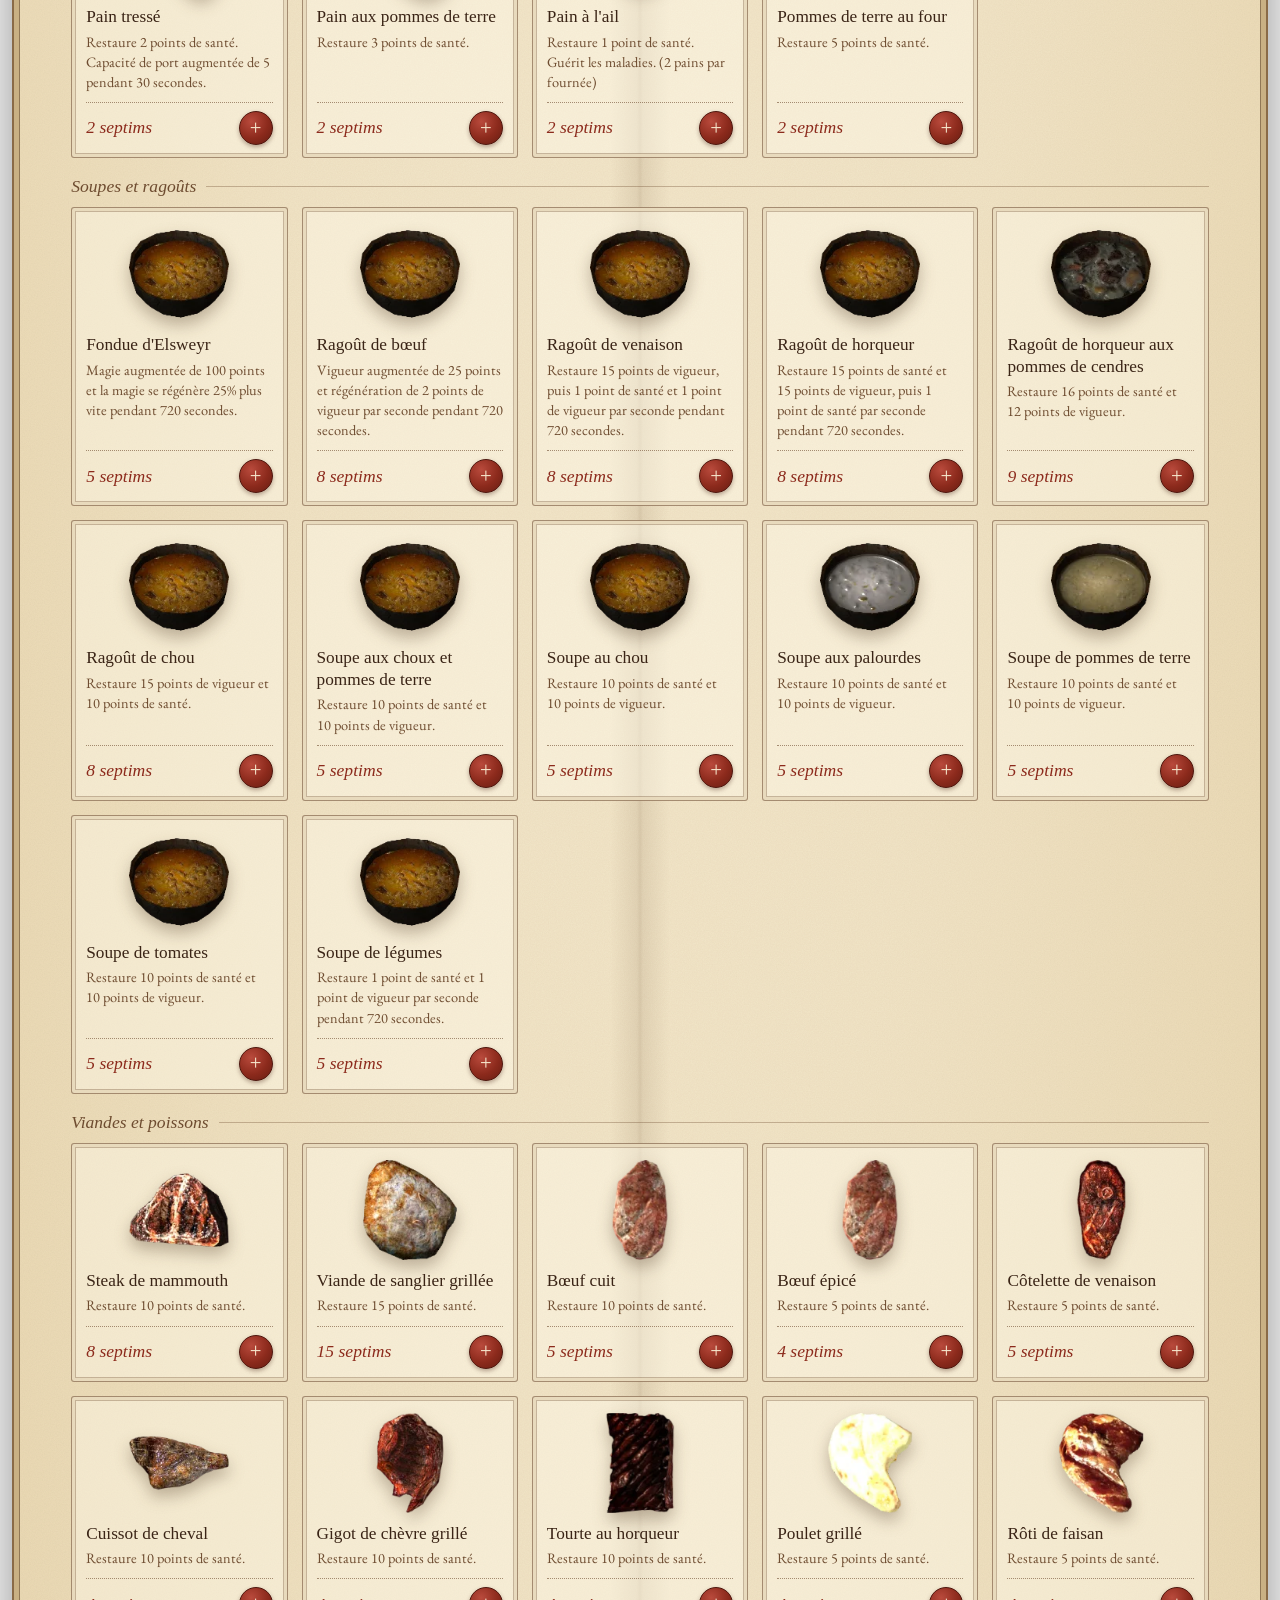
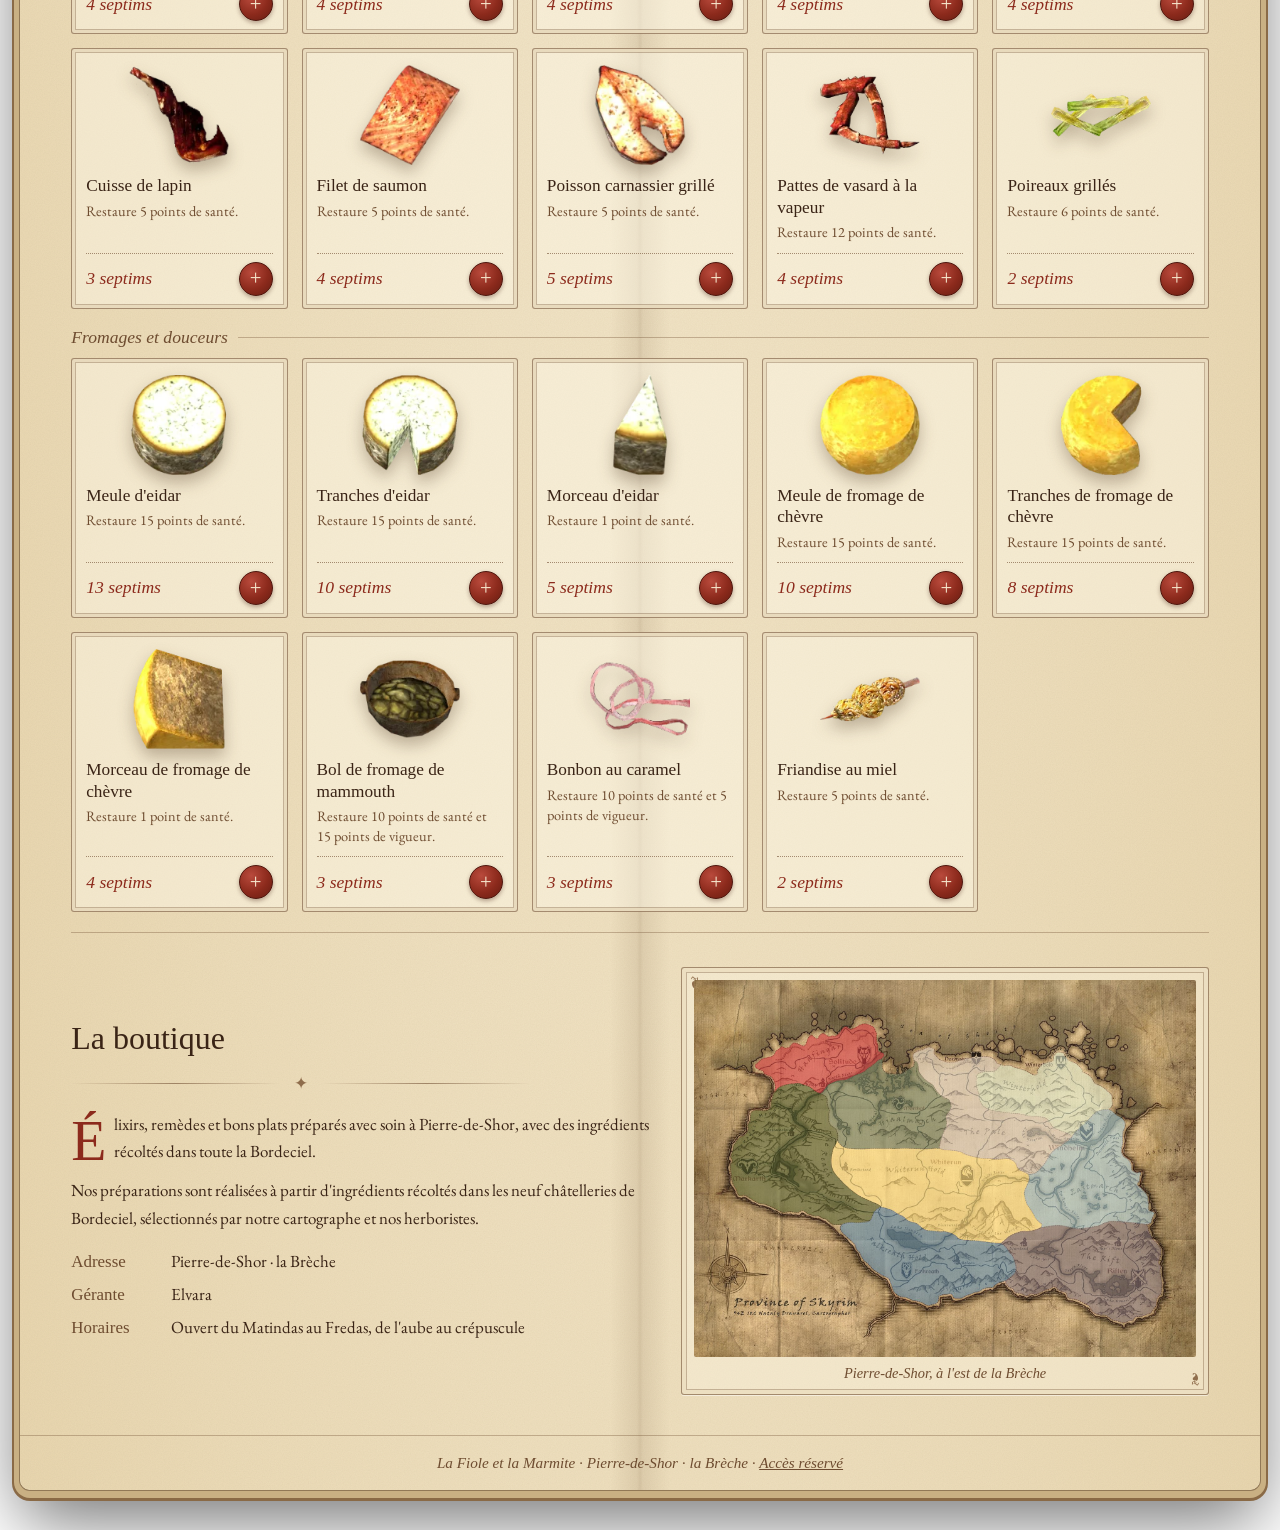
==== commit 3de1c767: "Distinction cuisine / alchimie, accords copie et des trucs" ====
--- a/index.html
+++ b/index.html
@@ -4,7 +4,7 @@
 <meta charset="utf-8">
 <meta name="viewport" content="width=device-width, initial-scale=1">
 <meta name="theme-color" content="#3f2a1b">
-<title>La Fiole et la Marmitte — Alchimie et cuisine</title>
+<title>La Fiole et la Marmite — Alchimie et cuisine</title>
 <link rel="preconnect" href="https://fonts.googleapis.com">
 <link rel="preconnect" href="https://fonts.gstatic.com" crossorigin>
 <link rel="stylesheet" href="https://fonts.googleapis.com/css2?family=EB+Garamond:ital,wght@0,400;0,500;1,400&family=IM+Fell+English:ital@0;1&family=IM+Fell+English+SC&display=swap">
@@ -17,7 +17,7 @@
   <header class="entete">
     <a class="marque" href="#haut" id="haut">
       <svg viewBox="0 0 40 40" aria-hidden="true"><path d="M16 5h8M17 5v9.5L8.5 29.5A5 5 0 0 0 13 37h14a5 5 0 0 0 4.5-7.5L23 14.5V5" fill="none" stroke="#6e4c30" stroke-width="1.6" stroke-linejoin="round"/><path d="M11 27.5h18l1.6 2.8A3.3 3.3 0 0 1 27.7 35H12.3a3.3 3.3 0 0 1-2.9-4.7Z" fill="#3d7444" opacity=".85"/><circle cx="17" cy="31" r="1.2" fill="#f1e4c6"/><circle cx="22.5" cy="29.5" r=".8" fill="#f1e4c6"/></svg>
-      <span><strong id="m-nom">La Fiole et la Marmitte</strong><small id="m-lieu"></small></span>
+      <span><strong id="m-nom">La Fiole et la Marmite</strong><small id="m-lieu"></small></span>
     </a>
     <nav class="nav" id="nav">
       <a href="#haut" class="actif">Vitrine</a>
@@ -30,7 +30,7 @@
   <div class="page">
     <!-- ===================== TITRE ===================== -->
     <div style="padding-top:26px">
-      <h1 class="grand-titre" id="titre">La Fiole et la Marmitte</h1>
+      <h1 class="grand-titre" id="titre">La Fiole et la Marmite</h1>
       <p class="sous-titre" id="sous-titre"></p>
       <div class="filet-orne">✦</div>
     </div>
@@ -41,8 +41,6 @@
         <h3>Sommaire</h3>
         <ol id="sommaire"></ol>
       </nav>
-
-      <figure class="vedette cadre" id="vedette" style="margin:0"></figure>
 
       <div class="etageres" id="etageres"></div>
 
--- a/style.css
+++ b/style.css
@@ -1,5 +1,5 @@
 /* =====================================================================
-   LA FIOLE ET LA MARMITTE — APPARENCE
+   LA FIOLE ET LA MARMITE — APPARENCE
    Grimoire sur parchemin, encre sépia, sceaux de cire rouge.
    Couleurs en haut du fichier, mobile en bas.
    ===================================================================== */
@@ -107,7 +107,7 @@
 .btn-petit { padding: 4px 10px; font-size: .9rem; }
 
 /* ---------- Héros (double page) ---------- */
-.heros { display: grid; grid-template-columns: 210px minmax(0, 1fr) minmax(0, 1.25fr); gap: 26px; padding: 26px 0 30px; align-items: start; }
+.heros { display: grid; grid-template-columns: 210px minmax(0, 1fr); gap: 26px; padding: 26px 0 30px; align-items: start; }
 .sommaire { font-family: var(--tete); }
 .sommaire h3 { font: 1.15rem var(--titre); margin-bottom: 10px; color: var(--sepia); }
 .sommaire ol { list-style: none; margin: 0; padding: 0; }
@@ -128,7 +128,7 @@
 .etageres { display: grid; gap: 22px; }
 .etagere { padding: 18px 18px 12px; }
 .etagere-titre { font: italic .95rem var(--tete); color: var(--sepia); text-align: center; margin-bottom: 6px; }
-.etagere-rang { display: grid; grid-template-columns: repeat(3, 1fr); gap: 10px; align-items: end; }
+.etagere-rang { display: grid; grid-template-columns: repeat(4, 1fr); gap: 10px; align-items: end; }
 .fiole-mini { text-align: center; cursor: pointer; background: none; border: 0; padding: 4px; }
 .fiole-mini img { height: 92px; width: auto; margin: 0 auto; filter: drop-shadow(0 8px 8px rgba(60,35,18,.35)); transition: transform .25s; }
 .fiole-mini:hover img { transform: translateY(-4px) rotate(-3deg); }
@@ -150,7 +150,7 @@
 .onglets { display: flex; flex-wrap: wrap; gap: 4px; }
 .onglet { cursor: pointer; padding: 6px 12px; font: .98rem var(--tete); color: var(--sepia); background: none; border: 1px solid transparent; border-radius: 3px; white-space: nowrap; }
 .onglet:hover { color: var(--encre); }
-.onglet[hidden] { display: none; }
+.onglet[hidden], .btn[hidden], .btn-sobre[hidden] { display: none; }
 .onglet[aria-pressed="true"] { color: var(--encre); border-color: var(--filet-fort); background: rgba(255,250,236,.75); }
 .case { display: inline-flex; align-items: center; gap: 7px; font: .95rem var(--tete); color: var(--sepia); cursor: pointer; white-space: nowrap; }
 .case input { accent-color: var(--rouge); width: 16px; height: 16px; }
@@ -239,6 +239,7 @@
 .badge { font: .85rem var(--tete); padding: 2px 10px; border-radius: 12px; border: 1px solid currentColor; }
 .badge.gerante { color: var(--rouge); }
 .badge.employe { color: var(--vert); }
+.badge.cuisinier { color: #9a6a1e; }
 .etat-sync { font: italic .9rem var(--tete); color: var(--sepia); }
 .etat-sync.direct { color: var(--ok); }
 .etat-sync.demo { color: var(--bas); }
@@ -293,14 +294,29 @@
 .mute { color: var(--sepia-clair); }
 
 /* Ventes */
-.jour { margin-bottom: 22px; }
+.semaine { margin-bottom: 34px; padding-top: 6px; border-top: 1px solid var(--filet-fort); }
+.semaine-tete { display: flex; flex-wrap: wrap; align-items: baseline; justify-content: space-between; gap: 6px 16px; margin: 10px 0 10px; }
+.semaine-tete h3 { font: 1.35rem var(--titre); }
+.semaine-vendeurs { display: flex; flex-wrap: wrap; gap: 4px 14px; margin: 0; font: italic .95rem var(--tete); color: var(--sepia); }
+.semaine-vendeurs b { font-style: normal; font-weight: 400; color: var(--encre); }
+.parts { display: grid; grid-template-columns: repeat(auto-fit, minmax(150px, 1fr)); gap: 10px; margin-bottom: 18px; }
+.part { border: 1px solid var(--filet); border-left: 4px solid var(--c, var(--sepia)); padding: 8px 12px; background: rgba(255, 250, 235, .45); }
+.part span { display: block; font: italic .88rem var(--tete); color: var(--sepia); }
+.part strong { display: block; font: 1.5rem/1.15 var(--titre); color: var(--c, var(--encre)); }
+.part.total { --c: var(--encre); } .part.vendeur { --c: #3d6b8c; } .part.gerante { --c: var(--vert); } .part.forge { --c: var(--rouge); }
+.jour { margin-bottom: 18px; }
 .jour-tete { display: flex; flex-wrap: wrap; align-items: baseline; justify-content: space-between; gap: 6px 16px; margin-bottom: 8px; }
-.jour-tete h3 { font: 1.25rem var(--titre); }
-.jour-tete h3::first-letter { text-transform: uppercase; }
-.jour-total { font: italic 1rem var(--tete); color: var(--sepia); }
-.jour .registre { table-layout: fixed; min-width: 760px; }
-.jour .registre th:nth-child(1) { width: 56px; } .jour .registre th:nth-child(3) { width: 110px; } .jour .registre th:nth-child(4) { width: 64px; }
-.jour .registre th:nth-child(5) { width: 120px; } .jour .registre th:nth-child(6) { width: 90px; } .jour .registre th:nth-child(7) { width: 150px; } .jour .registre th:nth-child(8) { width: 130px; } .jour .registre th:nth-child(9) { width: 56px; }
+.jour-tete h4 { font: 1.1rem var(--titre); }
+.jour-tete h4::first-letter { text-transform: uppercase; }
+.jour-total { font: italic .95rem var(--tete); color: var(--sepia); }
+.jour .registre { table-layout: fixed; min-width: 880px; }
+.jour .registre th:nth-child(1) { width: 52px; } .jour .registre th:nth-child(3) { width: 56px; } .jour .registre th:nth-child(4) { width: 76px; }
+.jour .registre th:nth-child(5) { width: 76px; } .jour .registre th:nth-child(6), .jour .registre th:nth-child(7), .jour .registre th:nth-child(8) { width: 96px; }
+.jour .registre th:nth-child(9) { width: 120px; } .jour .registre th:nth-child(10) { width: 50px; }
+.jour .registre th small { display: block; font-size: .75rem; opacity: .75; }
+.jour .registre .p-vendeur { color: #3d6b8c; } .jour .registre .p-gerante { color: var(--vert); } .jour .registre .p-forge { color: var(--rouge); }
+.jour .registre tfoot td { border-top: 1px solid var(--filet-fort); font-style: italic; padding-top: 8px; padding-bottom: 8px; }
+.jour .registre tfoot b { font-style: normal; }
 .jour-total b { color: var(--rouge); font-weight: 400; font-style: normal; }
 
 /* Carte */
@@ -369,7 +385,7 @@
    MOBILE
    ===================================================================== */
 @media (max-width: 1020px) {
-  .heros { grid-template-columns: minmax(0, 1fr) minmax(0, 1.2fr); }
+  .heros { grid-template-columns: minmax(0, 1fr); }
   .sommaire { grid-column: 1 / -1; }
   .sommaire ol { display: flex; flex-wrap: wrap; gap: 0 18px; }
   .sommaire li { border: 0; }
@@ -387,7 +403,7 @@
     background: var(--papier); border: 1px solid var(--filet-fort); border-radius: 4px; box-shadow: 0 10px 24px rgba(0,0,0,.25); }
   .nav.ouvert { display: flex; }
   .heros { grid-template-columns: 1fr; gap: 18px; }
-  .etagere-rang { gap: 4px; }
+  .etagere-rang { gap: 4px; grid-template-columns: repeat(2, 1fr); }
   .fiole-mini img { height: 74px; }
   .apropos { grid-template-columns: 1fr; }
   .barre { padding: 10px; }
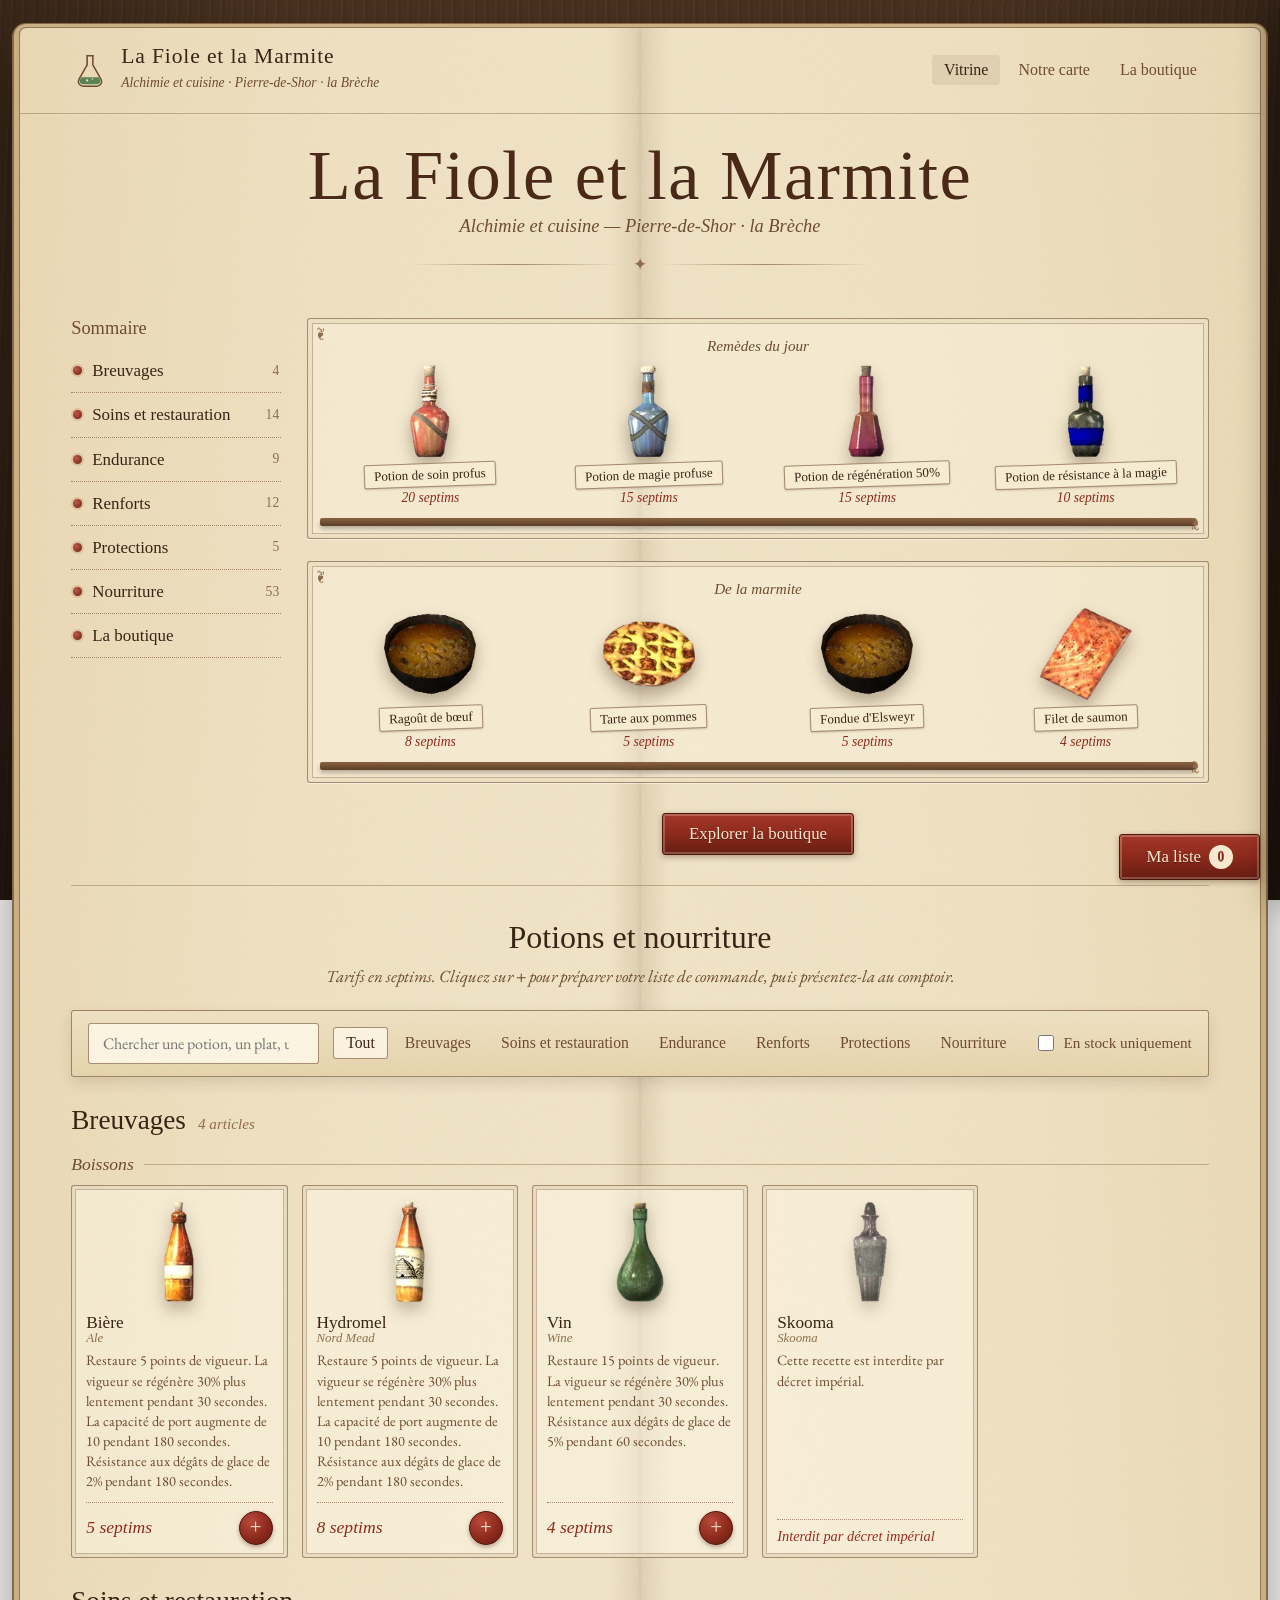
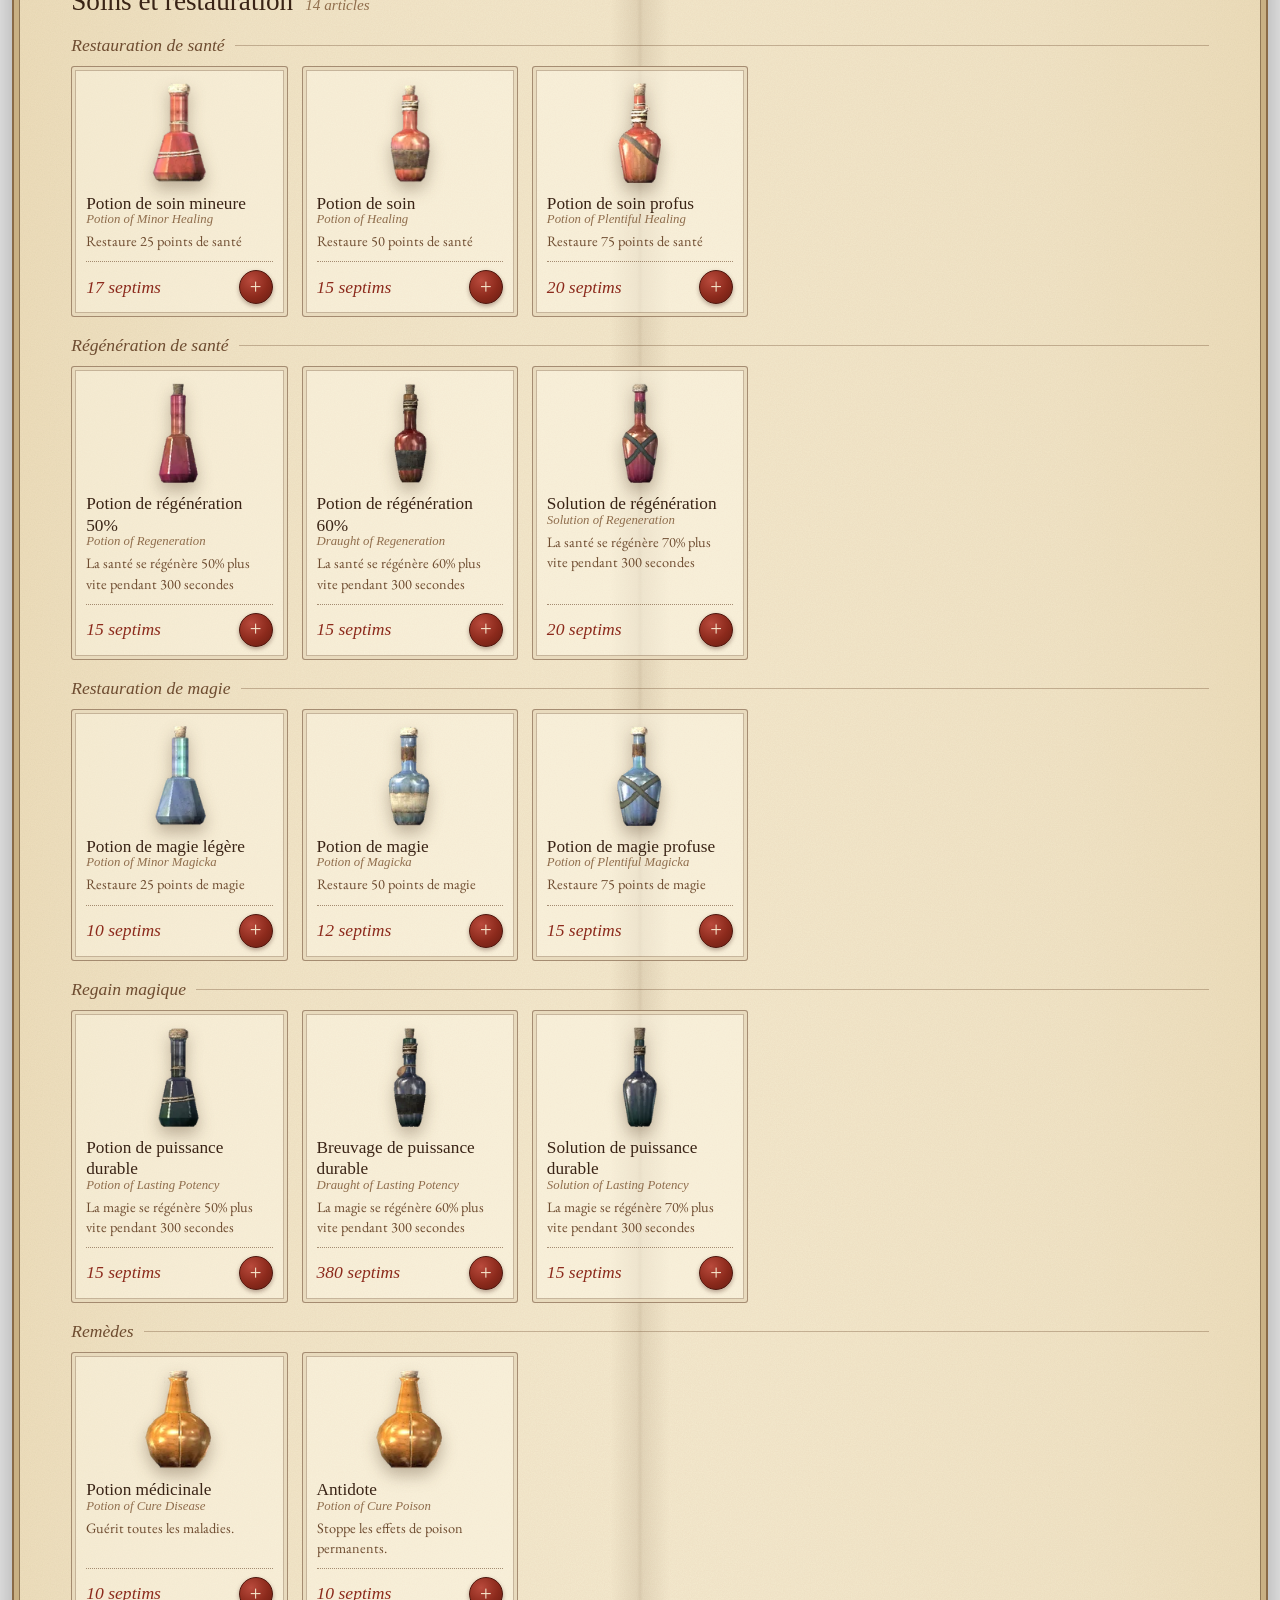
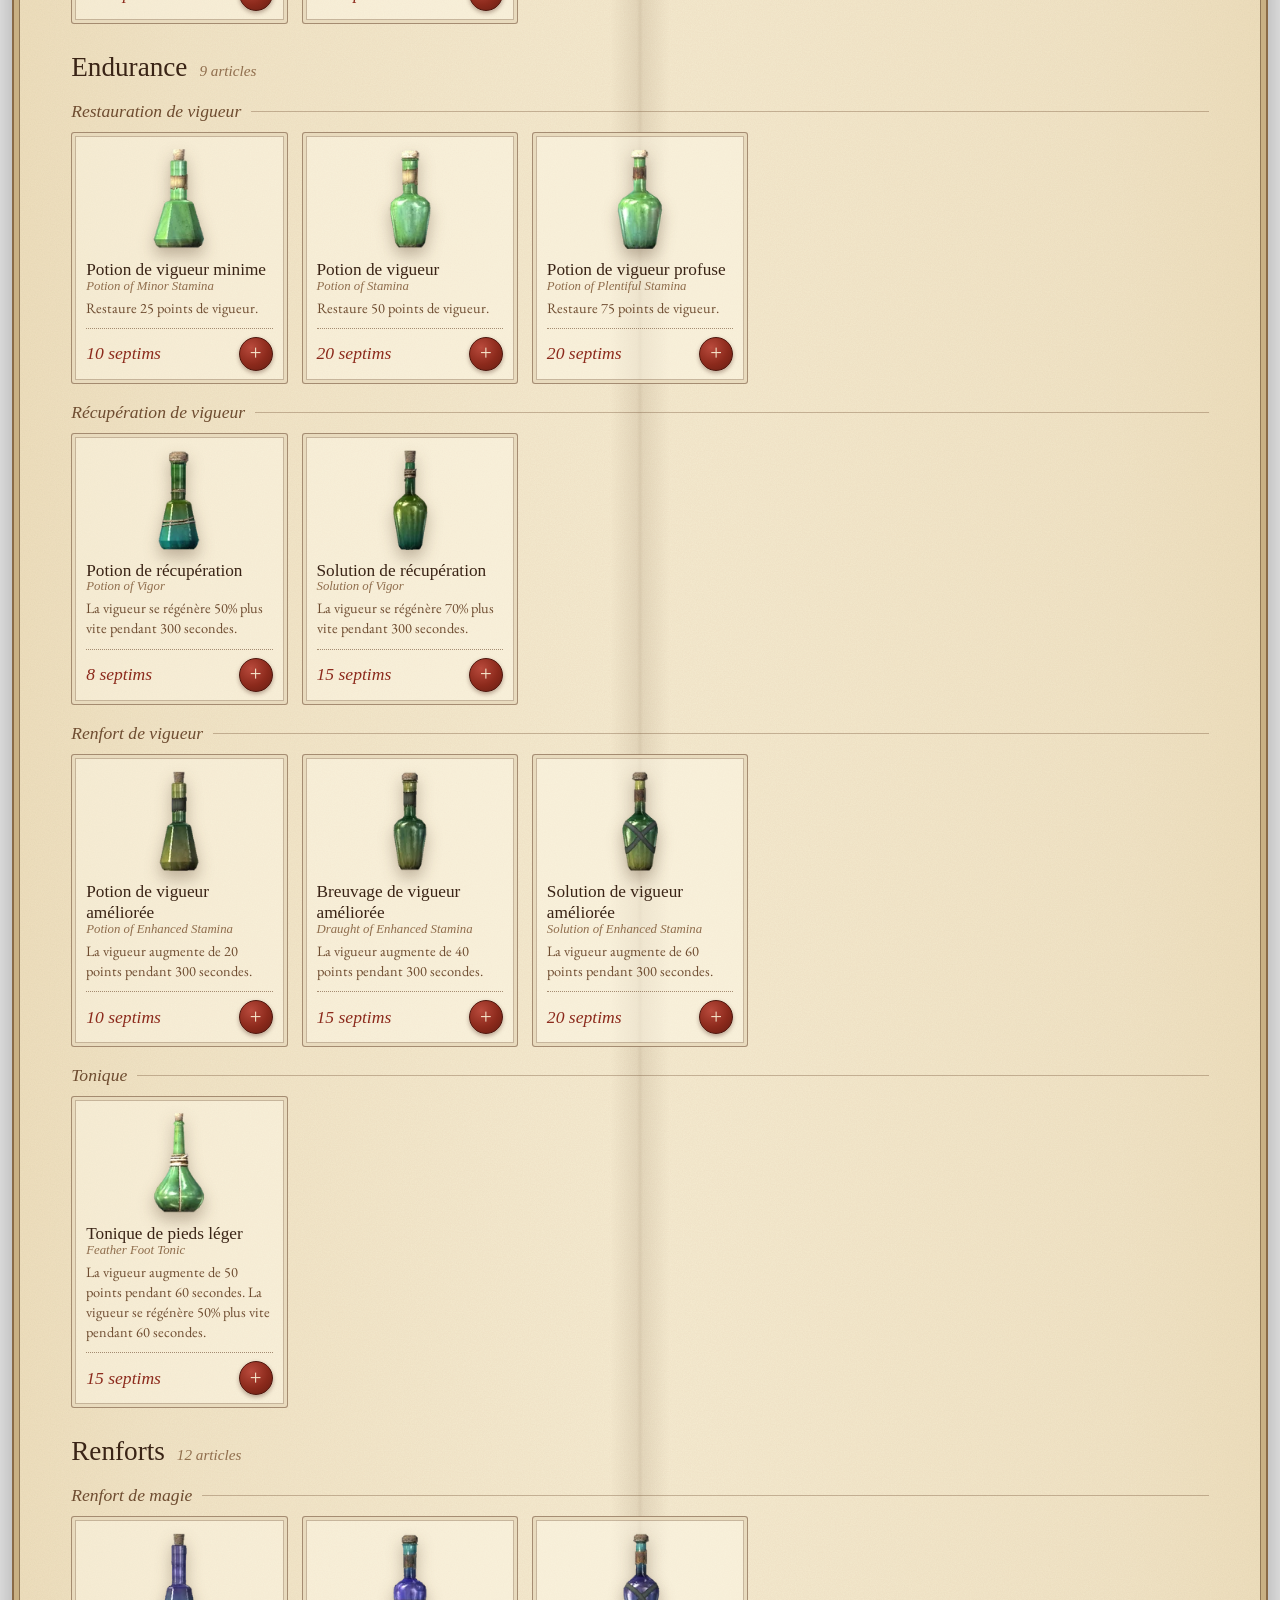
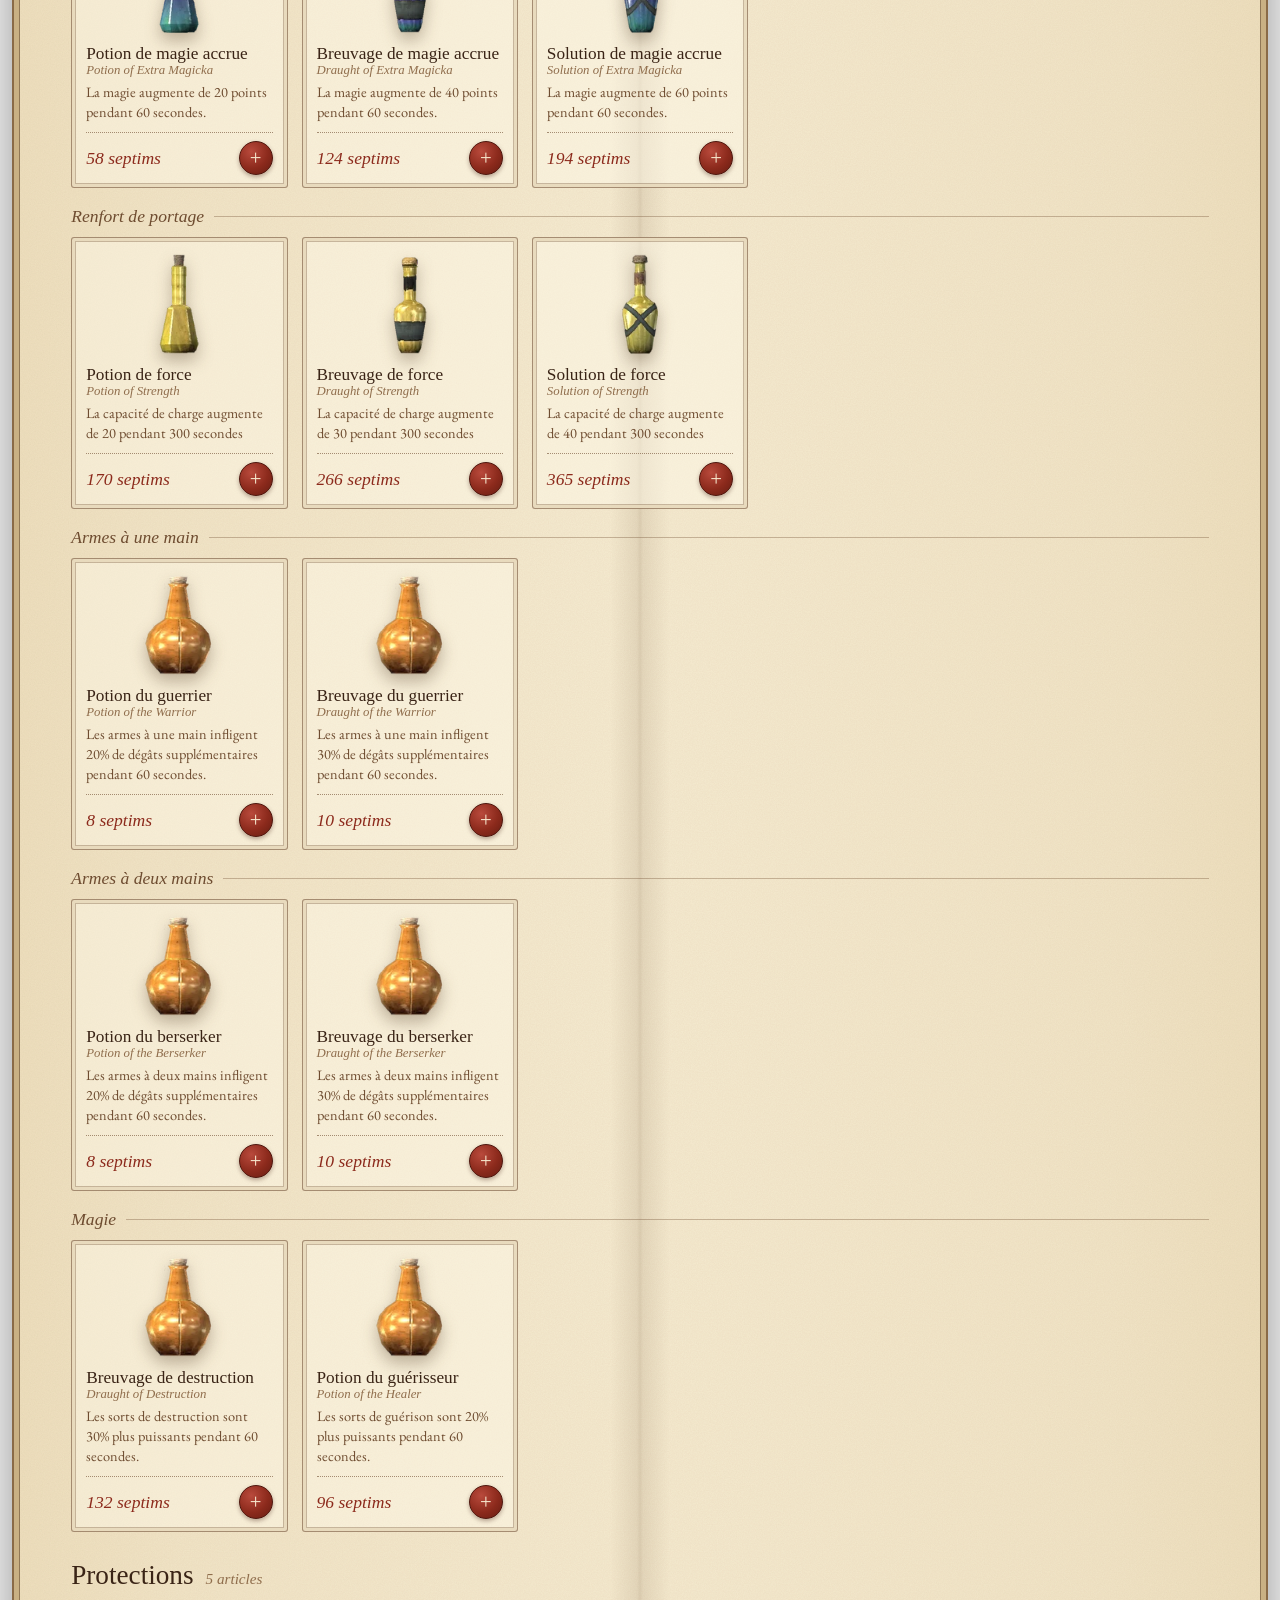
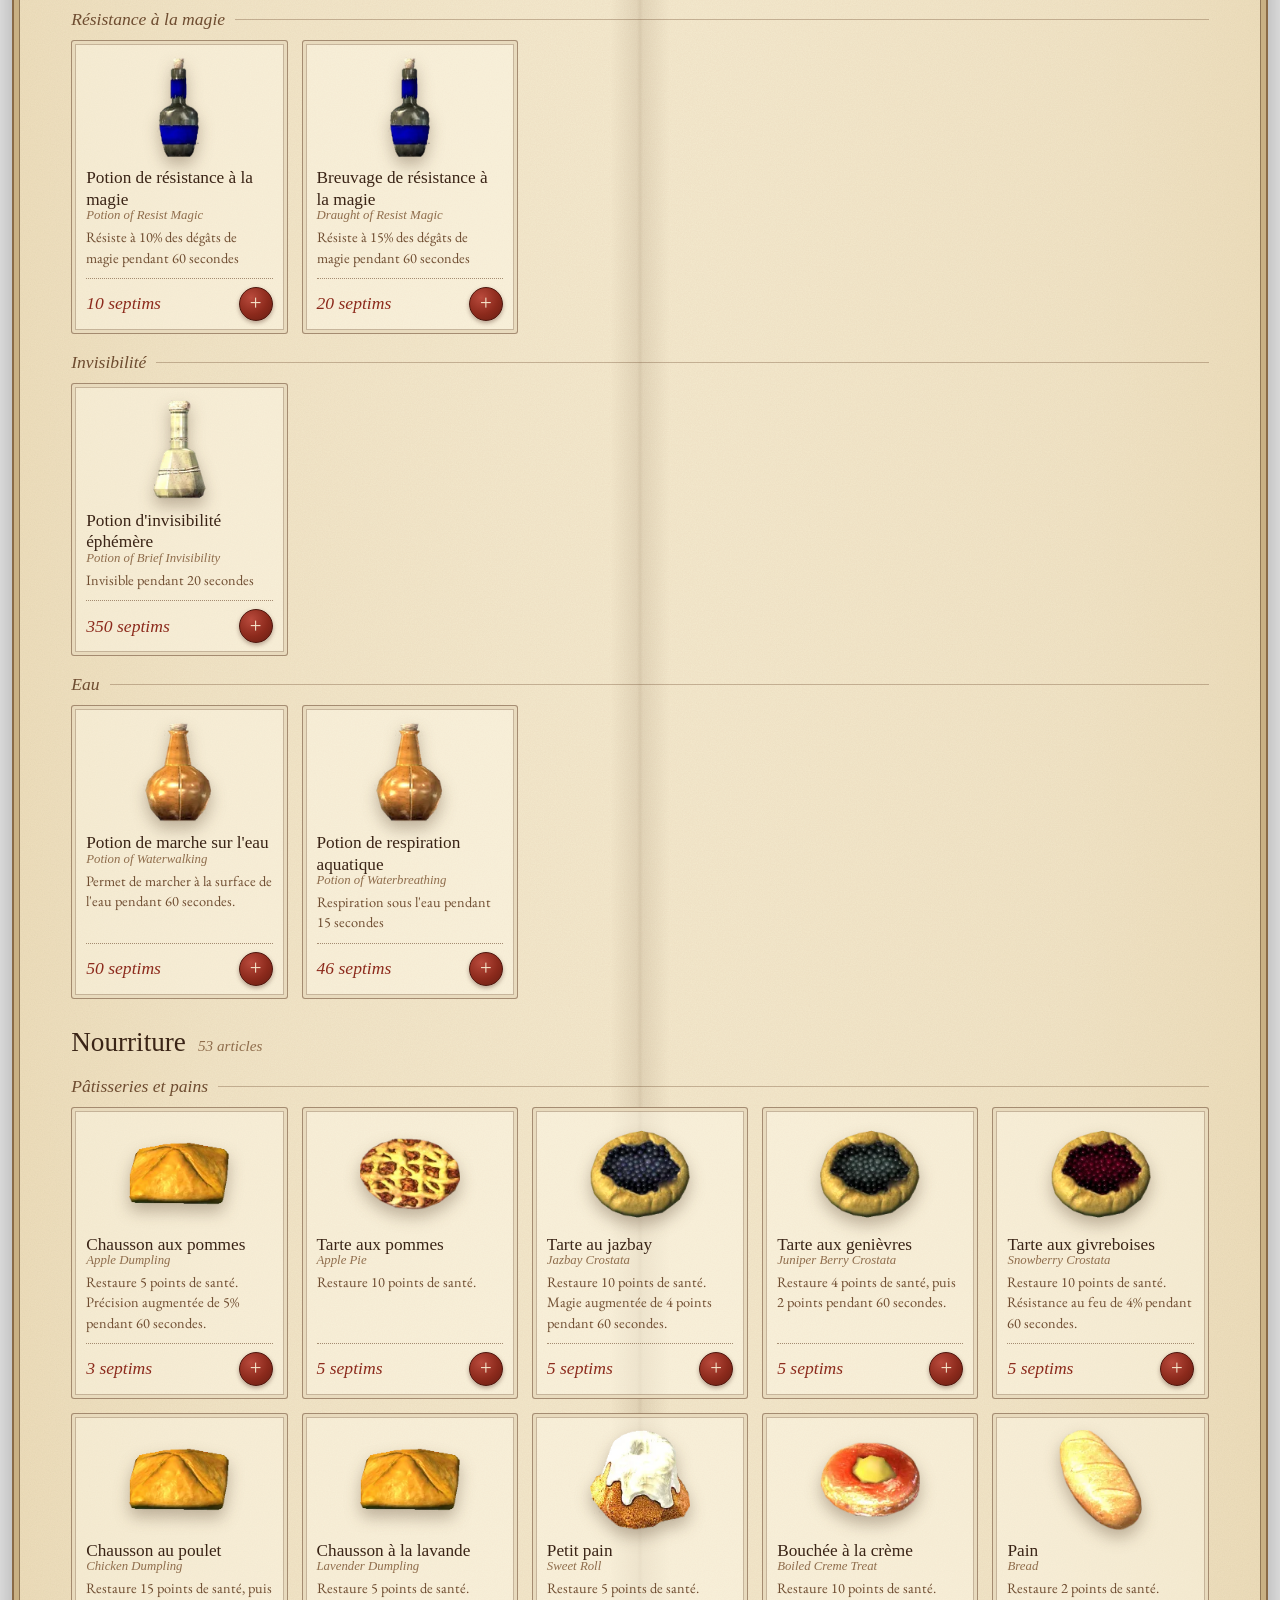
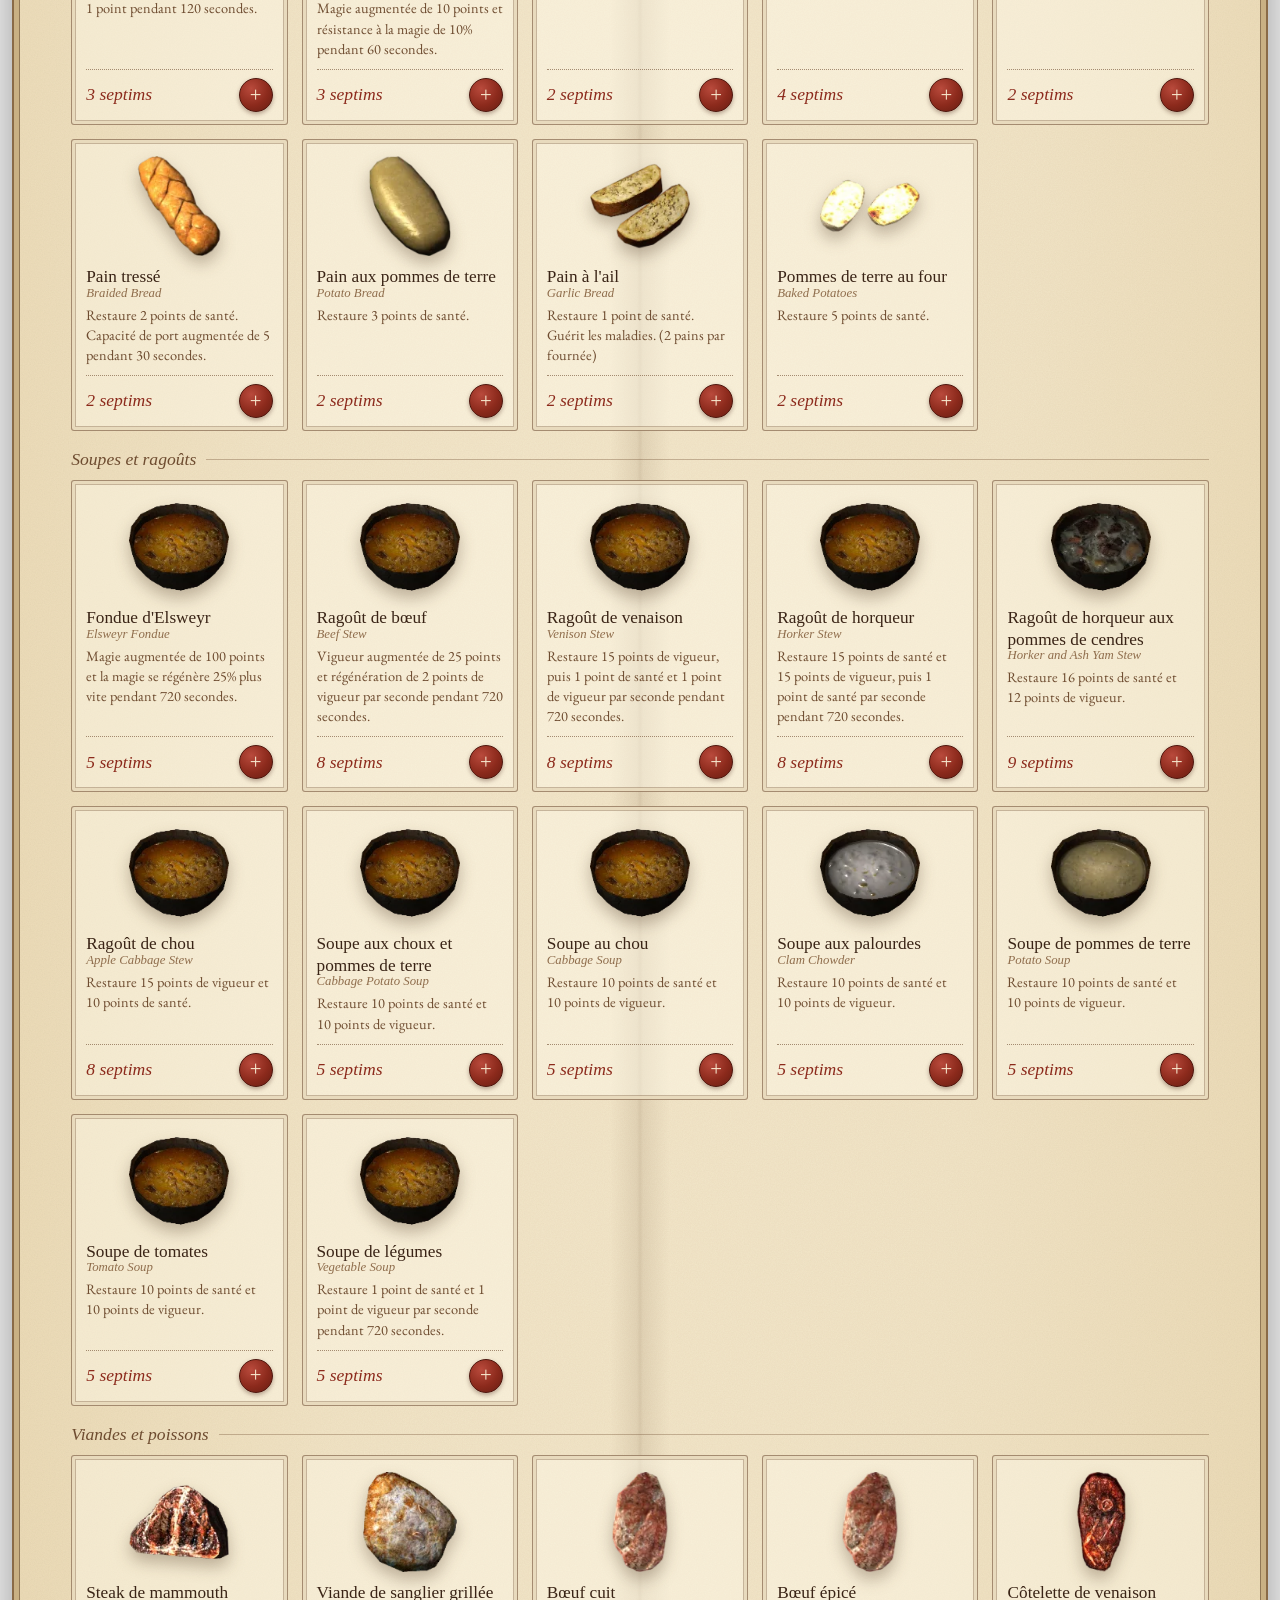
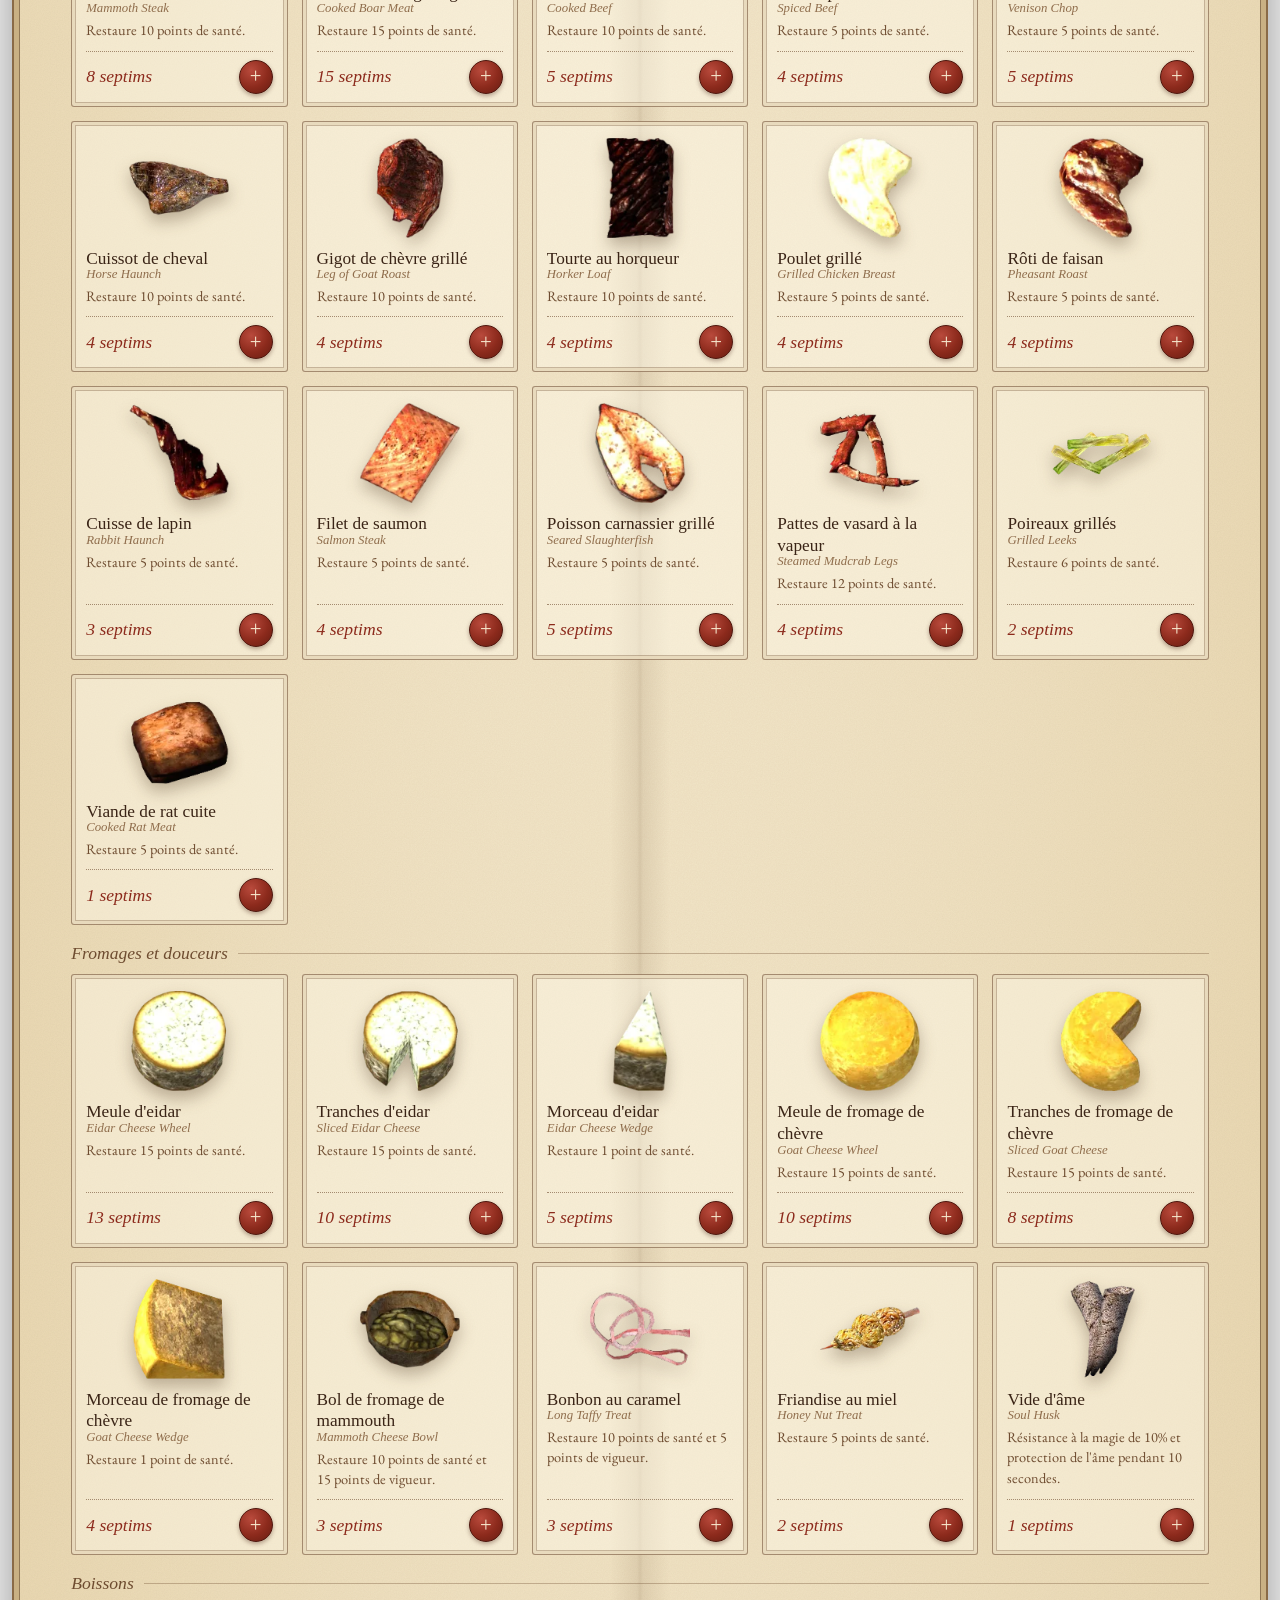
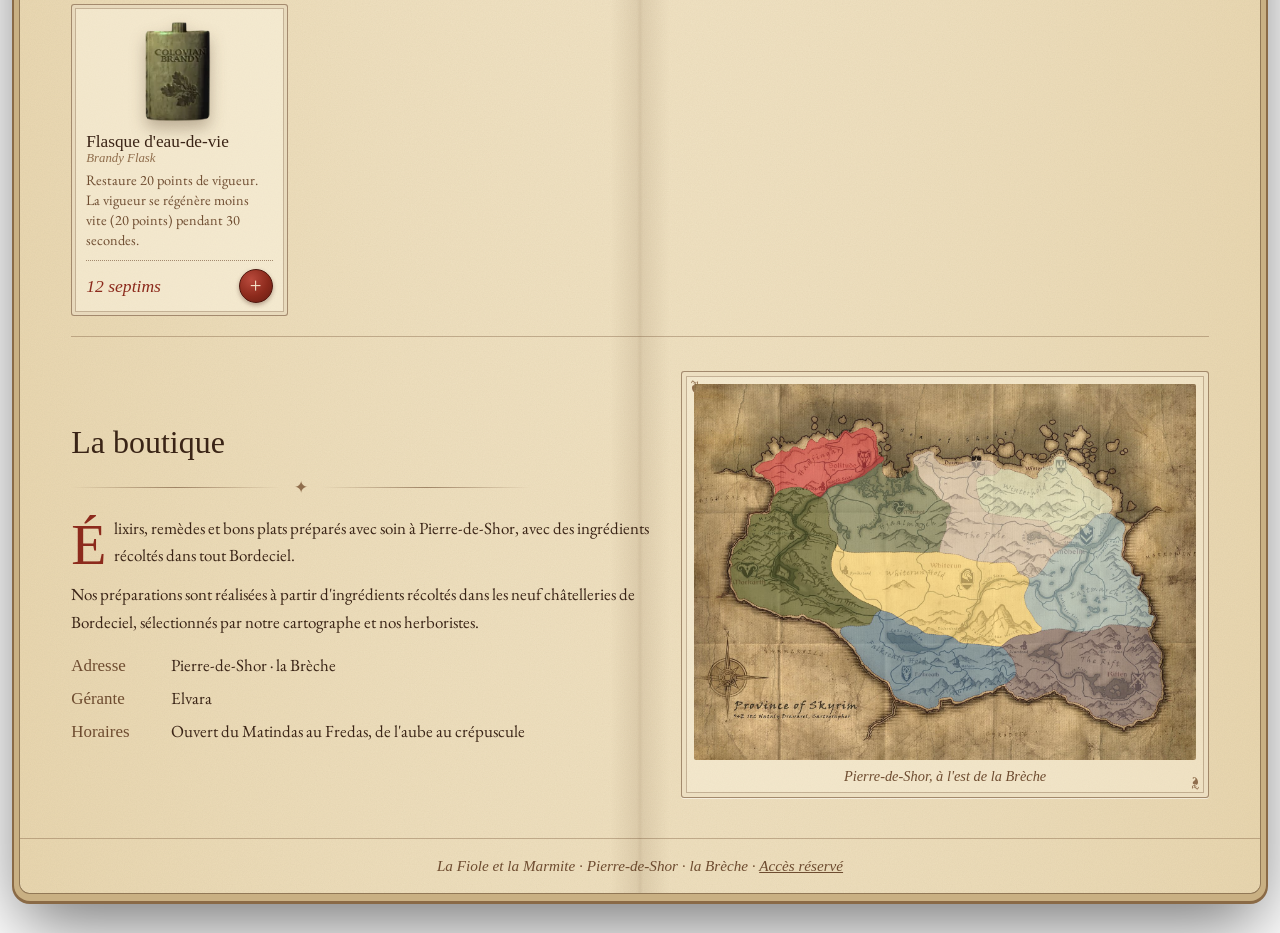
==== commit 144510af: "Maintenance" ====
--- a/index.html
+++ b/index.html
@@ -11,6 +11,13 @@
 <link rel="stylesheet" href="style.css">
 </head>
 <body>
+<div class="maintenance" id="maintenance" hidden>
+  <div class="maintenance-carte">
+    <div class="maintenance-ico" aria-hidden="true">⚗</div>
+    <h1>Fermé pour maintenance</h1>
+    <p id="maintenance-msg">La boutique est fermée pour maintenance. Revenez un peu plus tard.</p>
+  </div>
+</div>
 
 <div class="livre">
   <!-- ===================== EN-TÊTE ===================== -->
--- a/style.css
+++ b/style.css
@@ -303,7 +303,7 @@
 .part { border: 1px solid var(--filet); border-left: 4px solid var(--c, var(--sepia)); padding: 8px 12px; background: rgba(255, 250, 235, .45); }
 .part span { display: block; font: italic .88rem var(--tete); color: var(--sepia); }
 .part strong { display: block; font: 1.5rem/1.15 var(--titre); color: var(--c, var(--encre)); }
-.part.total { --c: var(--encre); } .part.vendeur { --c: #3d6b8c; } .part.gerante { --c: var(--vert); } .part.forge { --c: var(--rouge); }
+.part.total { --c: var(--encre); } .part.vendeur { --c: #3d6b8c; } .part.gerante { --c: var(--vert); } .part.boutique { --c: #9a6a1e; } .part.forge { --c: var(--rouge); }
 .jour { margin-bottom: 18px; }
 .jour-tete { display: flex; flex-wrap: wrap; align-items: baseline; justify-content: space-between; gap: 6px 16px; margin-bottom: 8px; }
 .jour-tete h4 { font: 1.1rem var(--titre); }
@@ -314,7 +314,7 @@
 .jour .registre th:nth-child(5) { width: 76px; } .jour .registre th:nth-child(6), .jour .registre th:nth-child(7), .jour .registre th:nth-child(8) { width: 96px; }
 .jour .registre th:nth-child(9) { width: 120px; } .jour .registre th:nth-child(10) { width: 50px; }
 .jour .registre th small { display: block; font-size: .75rem; opacity: .75; }
-.jour .registre .p-vendeur { color: #3d6b8c; } .jour .registre .p-gerante { color: var(--vert); } .jour .registre .p-forge { color: var(--rouge); }
+.jour .registre .p-vendeur { color: #3d6b8c; } .jour .registre .p-gerante { color: var(--vert); } .jour .registre .p-boutique { color: #9a6a1e; } .jour .registre .p-forge { color: var(--rouge); }
 .jour .registre tfoot td { border-top: 1px solid var(--filet-fort); font-style: italic; padding-top: 8px; padding-bottom: 8px; }
 .jour .registre tfoot b { font-style: normal; }
 .jour-total b { color: var(--rouge); font-weight: 400; font-style: normal; }
@@ -425,3 +425,65 @@
 .recette em { font-style: normal; font-variant: small-caps; letter-spacing: .04em; color: var(--sepia); min-width: 4.6rem; }
 .recette .ing { background: rgba(120, 85, 40, .09); border: 1px solid rgba(120, 85, 40, .18); border-radius: 3px; padding: 0 .35rem; white-space: nowrap; }
 .recette .ing b { font-weight: 600; }
+
+/* Ventes : séparation alchimie / cuisine */
+.semaine-domaines { display: grid; gap: 2px; margin: -8px 0 16px; font: italic .92rem var(--tete); color: var(--sepia); }
+.semaine-domaines b { font-style: normal; font-weight: 400; color: var(--encre); }
+.domaine { margin-bottom: 12px; }
+.domaine h5 { margin: 4px 0 6px; font: 1rem var(--titre); color: var(--sepia); }
+.domaine-alchimie h5 { color: #3d6b8c; } .domaine-cuisine h5 { color: #9a6a1e; }
+.jour-cumul { margin: 2px 0 0; text-align: right; font: italic .95rem var(--tete); color: var(--sepia); }
+.jour-cumul b { color: var(--rouge); font-weight: 400; font-style: normal; }
+/* Achats */
+.jour .registre.achats { min-width: 720px; }
+.jour .registre.achats th:nth-child(5) { width: 90px; } .jour .registre.achats th:nth-child(6) { width: 170px; } .jour .registre.achats th:nth-child(7) { width: 130px; } .jour .registre.achats th:nth-child(8) { width: 50px; }
+
+/* Plats : onglets de stock Eau Noire / Edmond */
+.reserves { display: flex; flex-wrap: wrap; gap: 6px; margin: 0 0 12px; }
+.reserves[hidden] { display: none; }
+.reserves button { cursor: pointer; padding: 6px 14px; font: .98rem var(--tete); color: var(--sepia); background: none; border: 1px solid var(--filet-fort); border-radius: 999px; }
+.reserves button[aria-selected="true"] { color: #f7e9cf; background: #9a6a1e; border-color: #9a6a1e; }
+.form label[hidden] { display: none; }
+
+/* Noms anglais */
+.registre .nom .en { font: italic .82rem var(--tete); color: var(--sepia-clair); margin-left: 4px; }
+.carte-en { display: block; margin-top: -2px; font: italic .8rem var(--tete); color: var(--sepia-clair); }
+.effets .commun { color: #9a6a1e; }
+/* Trésorerie */
+#panneau-tresor .panneau-tete h2 { flex: 1 1 auto; }
+.fenetre-corps.large { width: min(760px, 100%); }
+.lignes-mouv { display: grid; gap: 6px; }
+.ligne-mouv { display: grid; grid-template-columns: minmax(0, 1fr) 80px 110px 40px; gap: 6px; align-items: center; }
+.ligne-mouv.tete { font: italic .85rem var(--tete); color: var(--sepia); }
+#f-mouv-lignes { display: grid; gap: 6px; }
+#f-mouv-plus { justify-self: start; }
+@media (max-width: 560px) { .ligne-mouv { grid-template-columns: minmax(0, 1fr) 60px 80px 34px; } }
+.form label.case { display: flex; align-items: center; gap: 8px; }
+
+/* Ajouts / retraits de stock */
+#form-mouv.sans-prix .ligne-mouv { grid-template-columns: minmax(0, 1fr) 90px 40px; }
+#form-mouv.sans-prix .ligne-mouv [data-l="prix"], #form-mouv.sans-prix .ligne-mouv.tete span:nth-child(3) { display: none; }
+.registre .plus { color: var(--vert); } .registre .moins { color: var(--rouge); }
+.jour .registre.mouvements { min-width: 640px; }
+.jour .registre.mouvements th:nth-child(3) { width: 80px; } .jour .registre.mouvements th:nth-child(4) { width: 220px; } .jour .registre.mouvements th:nth-child(5) { width: 130px; } .jour .registre.mouvements th:nth-child(6) { width: 50px; }
+.form label.case[hidden] { display: none; }
+
+/* Regroupement par personne dans la trésorerie */
+.registre .sous-tete td { padding: 7px 10px; background: rgba(120, 85, 40, .08); border-top: 1px solid var(--filet-fort); font: italic .92rem var(--tete); color: var(--sepia); }
+.registre .sous-tete .qui { font: normal 1rem var(--titre); color: var(--encre); }
+.registre .sous-tete b { font-style: normal; font-weight: 600; color: var(--encre); }
+.jour .registre.ventes { min-width: 900px; }
+.jour .registre.ventes th:nth-child(1) { width: 52px; } .jour .registre.ventes th:nth-child(3) { width: 56px; } .jour .registre.ventes th:nth-child(4), .jour .registre.ventes th:nth-child(5) { width: 76px; }
+.jour .registre.ventes th:nth-child(6), .jour .registre.ventes th:nth-child(7), .jour .registre.ventes th:nth-child(8), .jour .registre.ventes th:nth-child(9) { width: 88px; } .jour .registre.ventes th:nth-child(10) { width: 50px; }
+.tresor-boutique strong { color: #9a6a1e; }
+.ligne-mouv .prix-fixe { background: transparent; border-style: dashed; color: var(--sepia); cursor: default; }
+
+/* Mode maintenance */
+.maintenance { position: fixed; inset: 0; z-index: 9999; display: grid; place-items: center; padding: 16px; background: rgba(40, 26, 16, .92); }
+.maintenance[hidden] { display: none; }
+body.en-maintenance { overflow: hidden; }
+body.en-maintenance > :not(.maintenance) { visibility: hidden; }
+.maintenance-carte { width: min(460px, 100%); padding: 34px 28px; text-align: center; background: var(--papier); border: 1px solid var(--filet-fort); border-radius: 4px; box-shadow: 0 18px 40px rgba(0,0,0,.45); }
+.maintenance-ico { font-size: 2.6rem; color: var(--sepia); }
+.maintenance-carte h1 { margin: 6px 0 10px; font: 2rem var(--titre); color: var(--encre); }
+.maintenance-carte p { margin: 0; font: italic 1.08rem var(--tete); color: var(--sepia); }
